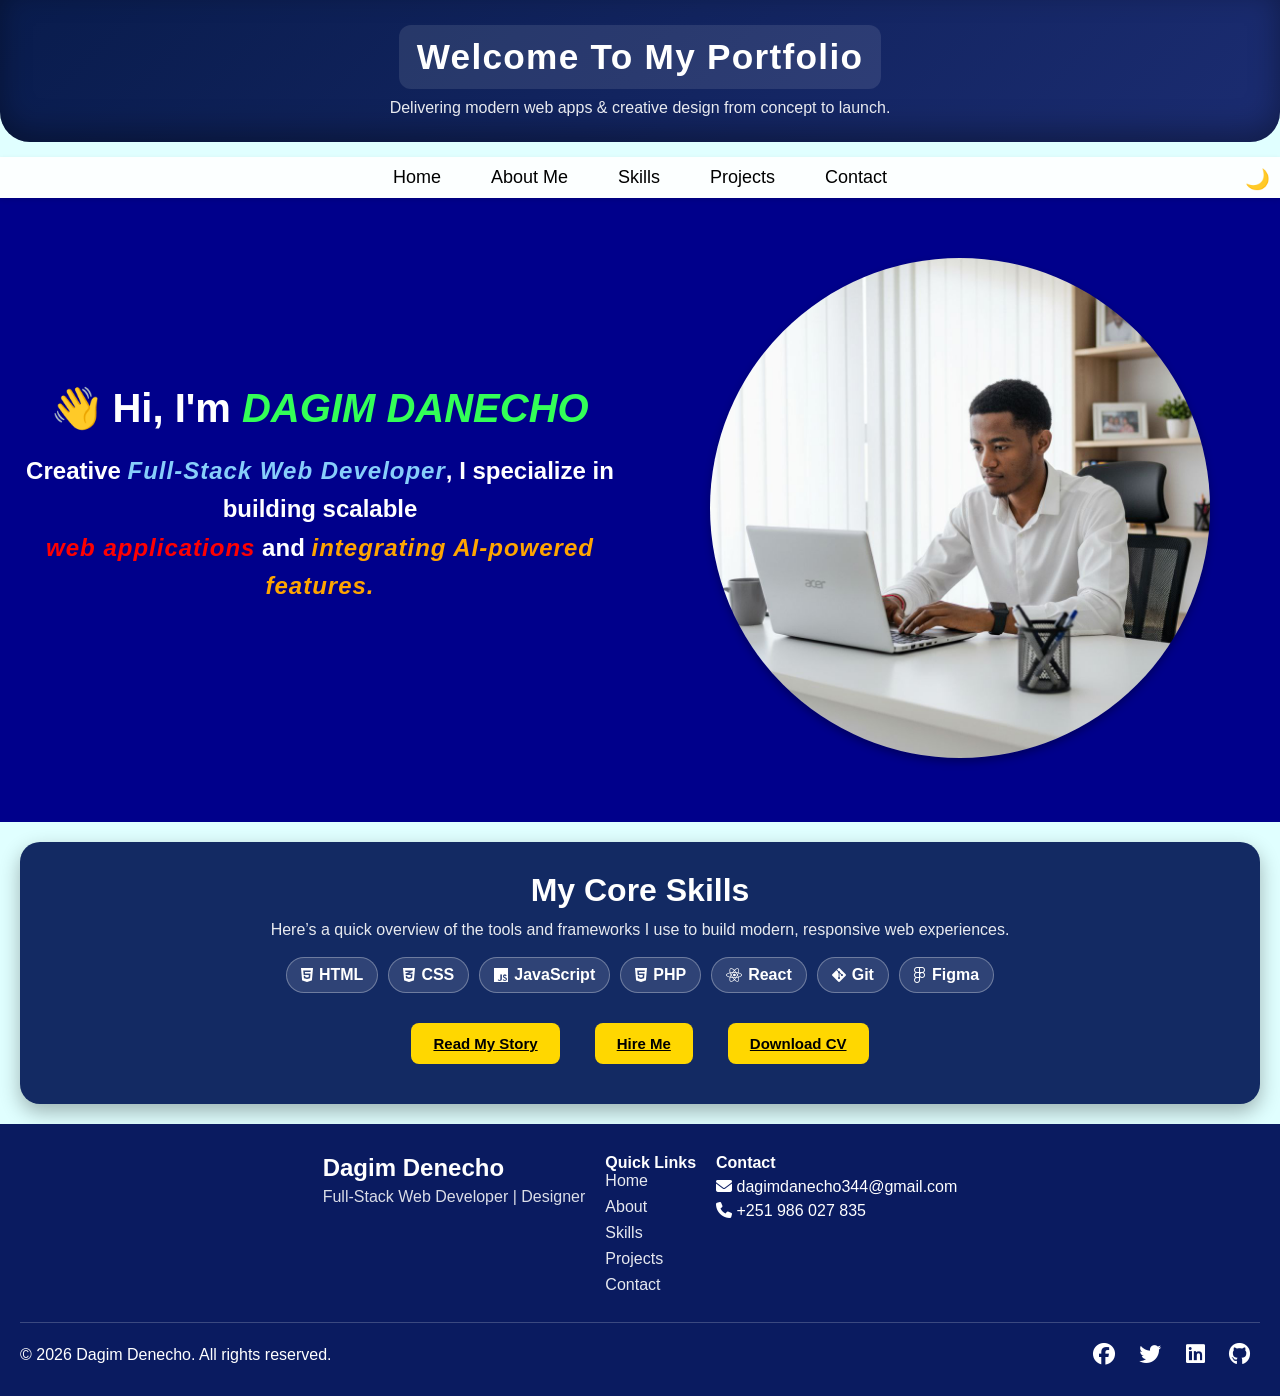
==== index.html @ 3280a013 "Update index.html" ====
<!DOCTYPE html>
<html lang="en">
<head>
	<meta charset="utf-8">
	<meta name="viewport" content="width=device-width, initial-scale=1.0">
	<link rel="stylesheet" href="MYpersonal.css" />
	<link rel="stylesheet" href="https://cdnjs.cloudflare.com/ajax/libs/font-awesome/6.5.0/css/all.min.css">
	<title>Portfolio</title>
</head>

<body>

<header class="hero-banner">
	<h1 id="Welcome">Welcome To My Portfolio</h1>
	<p class="subheading">Delivering modern web apps & creative design from concept to launch.</p>
</header>

<nav>
	<button id="menu-toggle">☰</button>
	<button id="dark-mode">🌙</button>
	<ul>
		<li><a href="index.html">Home</a></li>
		<li><a href="about-me.html">About Me</a></li>
		<li><a href="skill.html">Skills</a></li>
		<li><a href="gallery.html">Projects</a></li>
		<li><a href="contact.html">Contact</a></li>
	</ul>
</nav>

<section class="hero">
	<div>
		<h1 class="hh">👋 Hi, I'm <span id="dagi">DAGIM DANECHO</span></h1>
		<h2 class="hh">Creative <span class="webdeveloper">Full-Stack Web Developer</span>, I specialize in building scalable <br>
			<span class="veditor">web applications</span> and <span class="gdesigner">integrating AI-powered features.</span></h2>

		
	</div>
	<div>
		<img id="photo" src="dagi2.jpg" width="500" height="400" alt="A creative Workspace">
	</div>
</section>

<!-- New recommendation: key skills + CTA section -->
<section class="hero-cta">
	<h2>My Core Skills</h2>
	<p class="hero-cta-description">Here’s a quick overview of the tools and frameworks I use to build modern, responsive web experiences.</p>
	<div class="skill-badges">
		<a href="https://developer.mozilla.org/en-US/docs/Web/HTML" target="_blank" rel="noreferrer"><i class="fab fa-html5"></i> HTML</a>
		<a href="https://developer.mozilla.org/en-US/docs/Web/CSS" target="_blank" rel="noreferrer"><i class="fab fa-css3-alt"></i> CSS</a>
		<a href="https://developer.mozilla.org/en-US/docs/Web/JavaScript" target="_blank" rel="noreferrer"><i class="fab fa-js"></i> JavaScript</a>
		<a href="https://developer.mozilla.org/en-US/docs/Web/PHP" target="_blank" rel="noreferrer"><i class="fab fa-html5"></i> PHP</a>
		<a href="https://react.dev/" target="_blank" rel="noreferrer"><i class="fab fa-react"></i> React</a>
		<a href="https://git-scm.com/" target="_blank" rel="noreferrer"><i class="fab fa-git-alt"></i> Git</a>
		<a href="https://www.figma.com/" target="_blank" rel="noreferrer"><i class="fab fa-figma"></i> Figma</a>
	</div>
	<div class="cta-buttons">
		<a href="about-me.html" class="button">Read My Story</a>
		<a href="contact.html" class="button">Hire Me</a>
		<a href="#" class="button">Download CV</a>
	</div>
</section>

<footer>
	<div class="footer-top">
		<div class="footer-brand">
			<h3>Dagim Denecho</h3>
			<p>Full-Stack Web Developer | Designer</p>
		</div>
		<div class="footer-links">
			<h4>Quick Links</h4>
			<ul>
				<li><a href="index.html">Home</a></li>
				<li><a href="about-me.html">About</a></li>
				<li><a href="skill.html">Skills</a></li>
				<li><a href="gallery.html">Projects</a></li>
				<li><a href="contact.html">Contact</a></li>
			</ul>
		</div>
		<div class="footer-contact">
			<h4>Contact</h4>
			<p><i class="fas fa-envelope"></i> <a href="mailto:dagimdanecho344@gmail.com">dagimdanecho344@gmail.com</a></p>
			<p><i class="fas fa-phone"></i> <a href="tel:+251986027835">+251 986 027 835</a></p>
		</div>
	</div>
	<div class="footer-bottom">
		<p>&copy; 2026 Dagim Denecho. All rights reserved.</p>
		<div class="social-links">
			<a href="dagisho344" class="fab fa-facebook"></a>
			<a href="#" class="fab fa-twitter"></a>
			<a href="#" class="fab fa-linkedin"></a>
			<a href="dagisho344" class="fab fa-github"></a>
		</div>
	</div>
</footer>

<script>
const toggle = document.getElementById("menu-toggle");
const nav = document.querySelector("nav ul");

toggle.addEventListener("click", () => {
    nav.classList.toggle("active");
});

const darkBtn = document.getElementById("dark-mode");

darkBtn.addEventListener("click", () => {
	document.body.classList.toggle("dark-mode");
});
</script>

</body>
</html>
---- MYpersonal.css ----
* {
	margin: 0;
	padding: 0;
	box-sizing: border-box;
}

/* Body */
body {
	background-color: lightcyan;
	font-family: Arial, sans-serif;
	transition: background-color 0.3s, color 0.3s;
}

/* Dark mode */
body.dark-mode {
	background-color: #333;
	color: white;
}

/* Hero banner */
.hero-banner {
	background: linear-gradient(135deg, #091c4d, #1b2c71);
	color: #ffffff;
	text-align: center;
	padding: 25px 20px;
	border-radius: 0 0 30px 30px;
	margin-bottom: 15px;
	box-shadow: inset 0 -10px 30px rgba(0,0,0,0.35);
}

body.inner-page .hero-banner {
	margin-bottom: 0;
}

.hero-banner h1 {
	font-size: 2.2rem;
	letter-spacing: 0.08rem;
	padding: 12px 18px;
	border-radius: 12px;
	background: rgba(255,255,255,0.1);
	display: inline-block;
	margin-bottom: 10px;
	animation: welcomePulse 2.5s ease-in-out infinite, welcomeSlide 8s linear infinite;
}

.hero-banner .subheading {
	font-size: 1rem;
	opacity: 0.9;
}

#Welcome {
	color: #ffffff;
}


/* Navigation */
nav {
	padding: 10px;
	position: relative;
	background: rgba(255, 255, 255, 0.9);
	box-shadow: 0 2px 5px rgba(0,0,0,0.1);
}

body.inner-page nav {
	margin-bottom: 20px;
}

nav button {
	position: absolute;
	top: 10px;
	background: none;
	border: none;
	font-size: 20px;
	cursor: pointer;
	color: black;
	transition: color 0.3s;
}

nav button#menu-toggle {
	left: 10px;
	display: none; /* Hidden on desktop */
}

nav button#dark-mode {
	right: 10px;
}

body.dark-mode nav button {
	color: white;
}

nav ul {
	list-style: none;
	display: flex;
	justify-content: center;
	gap: 20px;
	transition: all 0.3s ease;
	align-items: center;
}

nav ul li a {
	text-decoration: none;
	font-size: 18px;
	color: black;
	padding: 10px 15px;
	border-radius: 5px;
	transition: background-color 0.3s, color 0.3s;
}

nav ul li a.active,
nav ul li a:hover {
	background-color: black;
	color: gold;
}

nav ul li a:focus {
	outline: 2px solid gold;
	outline-offset: 2px;
}

@media (max-width: 768px) {
	nav button#menu-toggle {
		display: block;
	}

	nav ul {
		flex-direction: column;
		align-items: stretch;
		display: none;
		background: rgba(255, 255, 255, 0.95);
		position: absolute;
		top: 100%;
		left: 0;
		width: 100%;
		padding: 15px;
		box-shadow: 0 2px 8px rgba(0,0,0,0.25);
	}

	nav ul.active {
		display: flex;
	}

	nav ul li {
		margin: 8px 0;
	}

	nav ul li a {
		font-size: 16px;
		padding: 12px;
		width: 100%;
		display: block;
		text-align: center;
	}
}
nav ul li a:hover {
	background-color: black;
	color: gold;
}

nav ul li a:active {
	color: red;
}

body.dark-mode nav ul li a {
	color: white;
}

nav ul.active {
	display: flex;
	flex-direction: column;
	position: absolute;
	top: 100%;
	left: 0;
	background: white;
	width: 100%;
	padding: 10px;
	box-shadow: 0 2px 5px rgba(0,0,0,0.2);
}

body.dark-mode nav ul.active {
	background: #444;
}

/* Hero Section */
.hero {
	display: flex;
	align-items: center;
	gap: 40px;
	padding: 60px 20px;
	background-color: darkblue;
	min-height: 60vh;
}

.hero > div {
	flex: 1;
	text-align: center;
}

.hero img {
	max-width: 100%;
	height: auto;
	border-radius: 50%;
	box-shadow: 0 4px 8px rgba(0,0,0,0.3);
	transition: transform 0.3s;
}

.hero img:hover {
	transform: scale(1.05);
}

#dagi {
	font-style: italic;
	color: #33FF57;
}

.webdeveloper, .veditor, .gdesigner {
	font-style: italic;
	letter-spacing: 1px;
}

.webdeveloper { color: lightskyblue; }
.veditor { color: red; }
.gdesigner { color: orange; }

.hh {
	color: white;
	font-size: 2.5rem;
	margin-bottom: 20px;
}

.hero h2 {
	font-size: 1.5rem;
	line-height: 1.6;
	margin-bottom: 30px;
}

/* Hero CTA */
.hero-cta {
	padding: 30px 20px;
	background: #132a63;
	color: #fff;
	text-align: center;
	border-radius: 20px;
	margin: 20px;
	box-shadow: 0 8px 20px rgba(0,0,0,0.3);
}

.hero-cta h2 {
	font-size: 2rem;
	margin-bottom: 12px;
}

.hero-cta-description {
	opacity: 0.9;
	margin-bottom: 18px;
	font-size: 1rem;
}

.skill-badges {
	display: flex;
	flex-wrap: wrap;
	justify-content: center;
	gap: 10px;
	margin-bottom: 20px;
}

.skill-badges span {
	background: rgba(255,255,255,0.12);
	border: 1px solid rgba(255,255,255,0.3);
	padding: 8px 14px;
	border-radius: 25px;
	font-weight: 600;
}

.skill-badges a {
	background: rgba(255,255,255,0.12);
	border: 1px solid rgba(255,255,255,0.3);
	padding: 8px 14px;
	border-radius: 25px;
	font-weight: 600;
	color: white;
	text-decoration: none;
	display: inline-flex;
	align-items: center;
	gap: 6px;
	transition: background-color 0.3s, transform 0.2s;
}

.skill-badges a:hover {
	background: rgba(255,255,255,0.22);
	transform: translateY(-2px);
}

.cta-buttons {
	display: flex;
	flex-wrap: wrap;
	justify-content: center;
	gap: 15px;
	margin-top: 10px;
}

.cta-buttons .button {
	background-color: gold;
	color: black;
	padding: 12px 22px;
	font-size: 15px;
	font-weight: 700;
}

.cta-buttons .button:hover {
	transform: translateY(-3px);
}

/* Buttons */
.button {
	background-color: black;
	color: gold;
	padding: 15px 25px;
	margin: 10px;
	font-size: 16px;
	border: none;
	border-radius: 8px;
	cursor: pointer;
	transition: background-color 0.3s, transform 0.2s;
}

.button:hover {
	background-color: gold;
	color: black;
	transform: translateY(-2px);
}

/* Footer */
footer {
	background-color: #0a1b60;
	color: white;
	padding: 30px 20px;
}

.footer-top {
	display: flex;
	flex-wrap: wrap;
	justify-content: center;
	gap: 20px;
	margin-bottom: 20px;
	border-bottom: 1px solid rgba(255,255,255,0.2);
	padding-bottom: 20px;
}

.footer-brand h3 {
	margin-bottom: 6px;
	font-size: 1.5rem;
}

.footer-brand p {
	opacity: 0.85;
}

.footer-links ul {
	list-style: none;
	padding: 0;
}

.footer-links li {
	margin-bottom: 8px;
}

.footer-links a {
	color: #ffffff;
	text-decoration: none;
	opacity: 0.9;
}

.footer-links a:hover {
	color: gold;
}

.footer-contact p {
	margin: 6px 0;
}

.footer-contact a {
	color: #ffffff;
	text-decoration: none;
}

.footer-bottom {
	display: flex;
	flex-wrap: wrap;
	justify-content: space-between;
	align-items: center;
	gap: 10px;
}

.social-links a {
	color: white;
	margin: 0 10px;
	font-size: 22px;
	text-decoration: none;
	transition: color 0.3s;
}

.social-links a:hover {
	color: gold;
}

@media (max-width: 768px) {
	.footer-top, .footer-bottom {
		flex-direction: column;
		align-items: center;
		text-align: center;
	}

	.footer-links, .footer-contact {
		width: 100%;
	}
}

/* About Me */
.about_me {
	padding: 30px 15px;
	background-color: darkblue;
	display: grid;
	grid-template-columns: repeat(3, 1fr);
	grid-template-rows: auto auto;
	gap: 20px;
	min-height: 80vh;
	align-items: start;
	color: white;
}

@media (max-width: 768px) {
	.about_me {
		grid-template-columns: 1fr;
		grid-template-rows: auto;
	}
}

.about-item:nth-child(1) {
	grid-column: span 3;
}

.about-item {
	padding: 15px;
	text-align: center;
	background: rgba(255, 255, 255, 0.05);
	border-radius: 10px;
	transition: transform 0.3s, box-shadow 0.3s;
	animation: fadeIn 0.8s ease-in-out;
}

.about-item:nth-child(1) { animation-delay: 0.1s; }
.about-item:nth-child(2) { animation-delay: 0.2s; }
.about-item:nth-child(3) { animation-delay: 0.3s; }
.about-item:nth-child(4) { animation-delay: 0.4s; }
.about-item:nth-child(5) { animation-delay: 0.5s; }
.about-item:nth-child(6) { animation-delay: 0.6s; }

@keyframes fadeIn {
	from { opacity: 0; transform: translateY(20px); }
	to { opacity: 1; transform: translateY(0); }
}

.about-item:hover {
	transform: translateY(-5px);
	box-shadow: 0 8px 16px rgba(0,0,0,0.3);
	background: rgba(255, 255, 255, 0.1);
}

.about-item img {
	max-width: 100%;
	height: auto;
	border-radius: 50%;
	box-shadow: 0 4px 8px rgba(0,0,0,0.3);
}

.about-item p {
	margin: 0;
	font-size: 14px;
	line-height: 1.4;
}

.about_me h1 {
	margin-bottom: 15px;
	font-size: 2.2rem;
}

.about_me h2 {
	margin-top: 20px;
	margin-bottom: 8px;
	font-size: 1.6rem;
	color: gold;
	display: flex;
	align-items: center;
	justify-content: center;
	gap: 8px;
}

.about_me h2 i {
	font-size: 1.3rem;
}

.about_me img {
	border-radius: 50%;
	max-width: 180px;
	margin: 15px 0;
	box-shadow: 0 4px 8px rgba(0,0,0,0.3);
}

.about_me p {
	font-size: 16px;
	line-height: 1.5;
	max-width: 700px;
	margin: 0 auto 15px;
	padding: 15px;
	border-radius: 8px;
	transition: background-color 0.3s, padding 0.3s;
}

.about_me p:hover {
	background-color: darkcyan;
	padding: 20px;
}

.about_me > div:last-child {
	display: flex;
	flex-direction: column;
	align-items: center;
	width: 100%;
}

.about-section {
	margin-bottom: 20px;
	width: 100%;
	max-width: 700px;
}

blockquote {
	font-style: italic;
	font-size: 18px;
	color: lightcyan;
	margin: 15px auto;
	max-width: 550px;
	padding: 15px;
	border-left: 4px solid gold;
	background: rgba(255, 255, 255, 0.1);
	border-radius: 8px;
}

/* Skills */
.mysikll {
	text-align: center;
	color: white;
	margin: 20px 0;
	font-size: 2rem;
}

.skills-grid {
	display: grid;
	grid-template-columns: repeat(auto-fit, minmax(250px, 1fr));
	gap: 20px;
	padding: 20px;
}

.skill-card {
	background: rgba(255, 255, 255, 0.1);
	padding: 20px;
	border-radius: 10px;
	text-align: center;
	color: white;
	transition: transform 0.3s;
}

.skill-card:hover {
	transform: translateY(-5px);
}

.skill-title {
	font-size: 20px;
	margin-bottom: 10px;
}

.progress-bar {
	background: #555;
	border-radius: 5px;
	height: 10px;
	overflow: hidden;
	margin-top: 10px;
}

.progress {
	background: linear-gradient(to right, #33FF57, #FF5733);
	height: 100%;
	border-radius: 5px;
	transition: width 0.5s;
}

/* Gallery */
.Gallery {
	display: grid;
	grid-template-columns: repeat(auto-fit, minmax(200px, 1fr));
	gap: 15px;
	padding: 20px;
}

.ima {
	width: 100%;
	height: auto;
	border-radius: 10px;
	transition: transform 0.3s;
}

.ima:hover {
	transform: scale(1.05);
}

/* Contact */
#contact {
	padding: 40px 20px;
	text-align: center;
	color: white;
	background-color: darkblue;
}

#contact h2 {
	margin-bottom: 20px;
}

#contact p {
	margin: 10px 0;
	font-size: 18px;
}

#contact-form {
	padding: 40px 20px;
	background-color: #222;
}

#contact-form h2 {
	color: white;
	text-align: center;
	margin-bottom: 20px;
}

.form-group {
	margin-bottom: 20px;
	text-align: left;
	max-width: 500px;
	margin-left: auto;
	margin-right: auto;
}

label {
	display: block;
	margin-bottom: 5px;
	color: white;
	font-size: 16px;
}

input, textarea {
	width: 100%;
	padding: 12px;
	border: none;
	border-radius: 5px;
	font-size: 16px;
}

.submit-btn {
	background: #33FF57;
	color: black;
	padding: 12px 30px;
	border: none;
	border-radius: 5px;
	cursor: pointer;
	font-size: 16px;
	transition: background-color 0.3s;
}

.submit-btn:hover {
	background: #FF5733;
}

/* Responsive Design */
@media (max-width: 768px) {
	.hero {
		flex-direction: column;
		padding: 40px 20px;
		text-align: center;
	}

	.hero img {
		max-width: 250px;
	}

	#Welcome {
		font-size: 30px;
	}

	nav button#menu-toggle {
		display: block;
	}

	nav ul {
		display: none;
	}

	nav ul.active {
		display: flex;
	}

	nav ul li {
		margin: 10px 0;
	}

	nav ul li a {
		font-size: 16px;
		padding: 10px;
	}

	.skills-grid {
		grid-template-columns: 1fr;
	}

	.Gallery {
		grid-template-columns: repeat(auto-fit, minmax(150px, 1fr));
	}

	.about_me {
		padding: 20px;
	}

	.about_me p {
		font-size: 16px;
	}
}

@media (max-width: 480px) {
	#Welcome {
		font-size: 24px;
	}

	.hero h1 {
		font-size: 2rem;
	}

	.hero h2 {
		font-size: 1.2rem;
	}

	.button {
		padding: 12px 20px;
		font-size: 14px;
	}

	.social-links a {
		font-size: 20px;
		margin: 0 10px;
	}
}
	border-radius: 25px;
	box-shadow: 0 4px 15px rgba(0,0,0,0.2);
	font-family: Arial, Helvetica, sans-serif;
}

#contact h2 {
	text-align: center;
	font-size: 32px;
	margin-bottom: 20px;
	color: white;
}

#contact p {
	font-size: 22px;
	margin: 15px 0;
	text-align: center;
}

#contact a {
	text-decoration: none;
	color: gold;
	font-weight: 500;
}

#contact a:hover {
	color: #0056b3;
	text-decoration: underline;
}

/* Contact form */
#contact-form {
	max-width: 800px;
	margin: 80px auto;
	padding: 60px;
	background: black;
	border-radius: 25px;
	box-shadow: 0 4px 15px rgba(0,0,0,0.2);
}

.form-group {
	margin-bottom: 20px;
}

.form-group label {
	display: block;
	font-size: 22px;
	margin-bottom: 5px;
	color: gold;
}

.form-group input,
.form-group textarea {
	width: 100%;
	padding: 12px;
	border: 2px solid blue;
	border-radius: 10px;
	font-size: 22px;
}

.submit-btn {
	width: 100%;
	background: #007bff;
	border: none;
	padding: 12px;
	font-size: 18px;
	color: white;
	border-radius: 10px;
	cursor: pointer;
}

.submit-btn:hover {
	background: #0056b3;
}

/* Skills */
.mysikll{
	color: white;
	text-align: center;
	position: relative;
	top: 40px;
}

.skills-grid {
	position: relative;
	top: 140px;
	display: grid;
	grid-template-columns: repeat(auto-fit, minmax(260px, 1fr));
	gap: 20px;
	max-width: 800px;
	margin: auto;
}

.skill-card {
	background: black;
	padding: 20px;
	border-radius: 15px;
	box-shadow: 0 4px 12px rgba(0,0,0,0.1);
}

.skill-card:hover {
	transform: translateY(-5px);
}

.skill-title {
	display: flex;
	align-items: center;
	font-size: 20px;
	font-weight: bold;
	margin-bottom: 12px;
	color: gold;
}

.progress-bar {
	width: 100%;
	background: #e0e0e0;
	height: 10px;
	border-radius: 6px;
}

.progress {
	height: 10px;
	background: #1e88e5;
	border-radius: 6px;
}

/* Image */
#dagi3{
	border-radius: 50%;
	position: relative;
	left: 42%;
	top: 100px;
	max-width: 500px;
	height: 400px;
}

#dagi3:hover{
	transform: scale(1.09);
}

/* Footer */
#foter{
	display: flex;
	justify-content: flex-end;
}

/* Gallery */
#headone{
	text-align: center;
	font-size: 32px;
	margin: 40px;
	padding: 40px;
	color: white;
}

section .Gallery img,
section .Gallery video{
	width: 440px;
	height: 500px;
}

.ima{
	margin: 20px;
	border-radius: 30px;
	box-shadow: 0 8px 18px gray;
}

.ima:hover{
	transform: scale(1.072);
}
/* Responsive layout */
@media (max-width: 900px){

.hero{
	flex-direction: column;
	text-align: center;
	padding: 40px;
}

.about_me{
	flex-direction: column;
	text-align: center;
}

nav ul{
	flex-direction: column;
	gap: 10px;
	display: none;
	background: black;
	padding: 20px;
}

nav ul.active{
	display: flex;
}

#dagi3{
	left: 0;
	margin: auto;
	display: block;
}

.skills-grid{
	top: 40px;
	grid-template-columns: 1fr;
}

section .Gallery img,
section .Gallery video{
	width: 100%;
	height: auto;
}

}
#menu-toggle{
	display:none;
	background:black;
	color:white;
	padding:10px;
	border:none;
	font-size:22px;
	cursor:pointer;
}

@media(max-width:900px){
#menu-toggle{
	display:block;
}
}
.dark-mode{
	background:#111;
	color:white;
}

.dark-mode nav{
	background:black;
}

.dark-mode .hero{
	background:#000;
}

.dark-mode .about_me{
	background:#000;
}

/* Custom skill page */
.skill-page {
	background-color: lightcyan;
}

.skills-hero {
	display: grid;
	grid-template-columns: 1.7fr 0.9fr;
	align-items: center;
	gap: 20px;
	padding: 24px 20px;
	color: white;
	max-width: 1280px;
	margin: 0 auto 20px;
	background-color: darkblue;
	border-radius: 20px;
	box-shadow: 0 8px 20px rgba(0,0,0,0.3);
}

.skills-tag {
	display: inline-block;
	background: rgba(255, 215, 0, 0.16);
	color: gold;
	padding: 8px 14px;
	border-radius: 999px;
	font-weight: bold;
	letter-spacing: 0.04em;
	margin-bottom: 16px;
}

.skill-page .mysikll {
	position: static;
	top: auto;
	font-size: 2.6rem;
	margin: 0 0 10px;
	text-align: left;
}

.skills-intro {
	font-size: 1rem;
	line-height: 1.65;
	max-width: 800px;
	color: #e4ecff;
}

.skills-summary {
	display: flex;
	flex-wrap: wrap;
	gap: 10px;
	margin-top: 16px;
}

.skills-summary span,
.custom-skill-list span {
	padding: 10px 16px;
	border-radius: 999px;
	background: rgba(255,255,255,0.1);
	border: 1px solid rgba(255,255,255,0.14);
	color: white;
}

.skills-hero-photo {
	display: flex;
	justify-content: center;
}

.skill-page #dagi3 {
	position: static;
	left: auto;
	top: auto;
	width: min(100%, 280px);
	height: auto;
	aspect-ratio: 1 / 1;
	object-fit: cover;
	border-radius: 24px;
	border: 4px solid rgba(255,255,255,0.16);
	box-shadow: 0 14px 28px rgba(0,0,0,0.24);
}

.skills-board {
	max-width: 1280px;
	margin: 12px auto 0;
	padding: 8px 20px 20px;
	display: grid;
	grid-template-columns: repeat(3, minmax(0, 1fr));
	gap: 18px;
	background-color: darkblue;
	border-radius: 20px;
	box-shadow: 0 8px 20px rgba(0,0,0,0.3);
}

.skill-category-card {
	background: rgba(255,255,255,0.08);
	border: 1px solid rgba(255,255,255,0.12);
	border-radius: 20px;
	padding: 18px;
	color: white;
	box-shadow: 0 12px 24px rgba(0,0,0,0.16);
}

.skill-category-card h2 {
	display: flex;
	align-items: center;
	gap: 10px;
	font-size: 1.18rem;
	margin-bottom: 8px;
	color: gold;
}

.skill-category-card p {
	color: #e4ecff;
	line-height: 1.55;
	margin-bottom: 12px;
	font-size: 0.95rem;
}

.custom-skills-grid {
	position: static;
	top: auto;
	max-width: none;
	margin: 0;
	padding: 0;
	grid-template-columns: repeat(auto-fit, minmax(160px, 1fr));
	gap: 12px;
}

.custom-skill-list {
	display: flex;
	flex-wrap: wrap;
	gap: 8px;
}

.skill-page .skill-card {
	background: rgba(255,255,255,0.08);
	border: 1px solid rgba(255,255,255,0.08);
	padding: 14px;
	border-radius: 14px;
}

.skill-page .skill-title {
	color: #fff6c1;
	font-size: 0.98rem;
	margin-bottom: 8px;
}

.skill-page .progress-bar {
	background: rgba(255,255,255,0.18);
	height: 9px;
}

.skill-page .progress {
	background: linear-gradient(90deg, #0fd850 0%, #f9d423 100%);
}

.skills-closing {
	max-width: 1100px;
	margin: 0 auto 28px;
	padding: 6px 20px 24px;
	text-align: center;
	color: white;
	background-color: darkblue;
	border-radius: 20px;
	box-shadow: 0 8px 20px rgba(0,0,0,0.3);
}

.skills-closing h2 {
	font-size: 1.7rem;
	color: gold;
	margin-bottom: 8px;
}

.skills-closing p {
	max-width: 760px;
	margin: 0 auto;
	line-height: 1.6;
	color: #e4ecff;
}

@media (max-width: 1180px){
	.skills-board {
		grid-template-columns: repeat(2, minmax(0, 1fr));
	}
}

@media (max-width: 900px){
	.skills-hero {
		grid-template-columns: 1fr;
		text-align: center;
	}

	.skill-page .mysikll {
		text-align: center;
	}

	.skills-intro {
		margin: 0 auto;
	}

	.skills-summary {
		justify-content: center;
	}

	.skills-board {
		grid-template-columns: 1fr;
	}
}

/* Projects page */
.projects-page {
	background-color: lightcyan;
}

.projects-hero {
	max-width: 1250px;
	margin: 0 auto;
	padding: 24px 20px;
	display: grid;
	grid-template-columns: 1.45fr 0.95fr;
	gap: 20px;
	align-items: stretch;
	color: white;
	background-color: darkblue;
	border-radius: 20px;
	box-shadow: 0 8px 20px rgba(0,0,0,0.3);
}

.projects-label {
	display: inline-block;
	padding: 8px 14px;
	border-radius: 999px;
	background: rgba(255, 215, 0, 0.14);
	border: 1px solid rgba(255, 215, 0, 0.22);
	color: gold;
	font-weight: 700;
	margin-bottom: 14px;
}

.projects-title {
	font-size: 2.9rem;
	margin-bottom: 12px;
	color: white;
}

.projects-intro {
	line-height: 1.7;
	font-size: 1rem;
	max-width: 760px;
	color: #e4ecff;
}

.projects-tags,
.project-stack,
.project-metrics {
	display: flex;
	flex-wrap: wrap;
	gap: 10px;
}

.projects-tags {
	margin-top: 18px;
}

.projects-tags span,
.project-stack span,
.project-metrics span {
	padding: 8px 12px;
	border-radius: 999px;
	background: rgba(255,255,255,0.09);
	border: 1px solid rgba(255,255,255,0.12);
	color: white;
	font-size: 0.92rem;
}

.project-highlight-card {
	height: 100%;
	background: rgba(255,255,255,0.08);
	border: 1px solid rgba(255,255,255,0.14);
	border-radius: 24px;
	padding: 24px;
	box-shadow: 0 18px 34px rgba(0,0,0,0.18);
	display: flex;
	flex-direction: column;
	justify-content: center;
}

.project-status {
	color: gold;
	font-weight: 700;
	margin-bottom: 12px;
}

.project-highlight-card h2 {
	font-size: 1.7rem;
	color: white;
	margin-bottom: 12px;
}

.project-highlight-card p {
	color: #e4ecff;
	line-height: 1.7;
	margin-bottom: 16px;
}

.projects-grid {
	max-width: 1250px;
	margin: 10px auto 0;
	padding: 10px 20px 24px;
	display: grid;
	grid-template-columns: repeat(3, minmax(0, 1fr));
	gap: 18px;
	background-color: darkblue;
	border-radius: 20px;
	box-shadow: 0 8px 20px rgba(0,0,0,0.3);
}

.project-card {
	background: rgba(255,255,255,0.08);
	border: 1px solid rgba(255,255,255,0.12);
	border-radius: 22px;
	padding: 20px;
	color: white;
	box-shadow: 0 14px 28px rgba(0,0,0,0.16);
	display: flex;
	flex-direction: column;
	gap: 14px;
}

.project-card-accent {
	background: rgba(255, 215, 0, 0.12);
}

.project-topline {
	display: flex;
	justify-content: space-between;
	align-items: center;
	gap: 10px;
	font-size: 0.9rem;
}

.project-type {
	color: gold;
	font-weight: 700;
}

.project-year {
	color: #d6e1ff;
}

.project-card h2 {
	font-size: 1.35rem;
	color: white;
}

.project-card p {
	color: #e4ecff;
	line-height: 1.65;
	font-size: 0.96rem;
}

.project-actions {
	display: flex;
	flex-wrap: wrap;
	gap: 10px;
	margin-top: auto;
}

.project-actions .button {
	margin: 0;
	padding: 11px 16px;
	font-size: 0.92rem;
}

.project-secondary {
	background: transparent;
	color: white;
	border: 1px solid rgba(255,255,255,0.2);
}

.project-secondary:hover {
	background: rgba(255,255,255,0.12);
	color: gold;
}

.projects-cta {
	max-width: 1050px;
	margin: 0 auto 30px;
	padding: 8px 20px 30px;
	text-align: center;
	color: white;
	background-color: darkblue;
	border-radius: 20px;
	box-shadow: 0 8px 20px rgba(0,0,0,0.3);
}

.projects-cta h2 {
	font-size: 1.9rem;
	color: gold;
	margin-bottom: 10px;
}

.projects-cta p {
	max-width: 760px;
	margin: 0 auto;
	line-height: 1.7;
	color: #e4ecff;
}

@media (max-width: 1180px) {
	.projects-grid {
		grid-template-columns: repeat(2, minmax(0, 1fr));
	}
}

@media (max-width: 900px) {
	.projects-hero {
		grid-template-columns: 1fr;
	}

	.projects-title {
		font-size: 2.3rem;
	}

	.projects-grid {
		grid-template-columns: 1fr;
	}
}
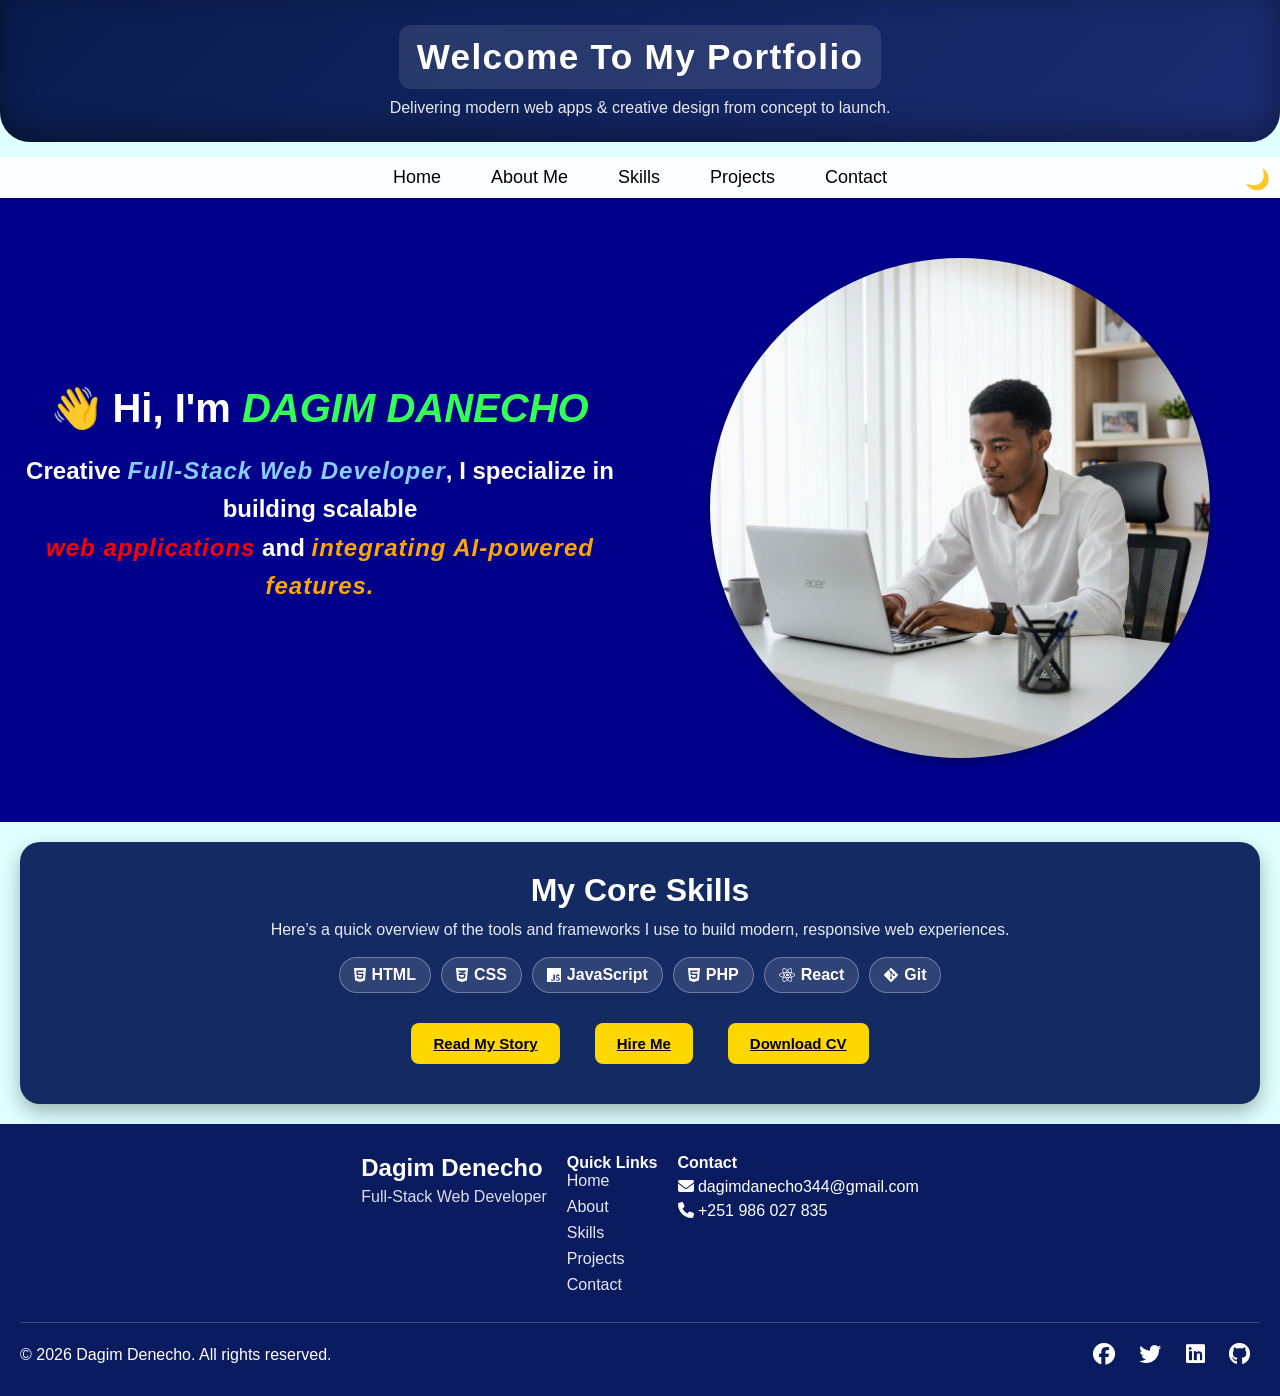
==== commit a17e0ab7: "Update index.html to remove Figma link and title Commented out the Figma link and removed 'Designer'" ====
--- a/index.html
+++ b/index.html
@@ -51,7 +51,7 @@
 		<a href="https://developer.mozilla.org/en-US/docs/Web/PHP" target="_blank" rel="noreferrer"><i class="fab fa-html5"></i> PHP</a>
 		<a href="https://react.dev/" target="_blank" rel="noreferrer"><i class="fab fa-react"></i> React</a>
 		<a href="https://git-scm.com/" target="_blank" rel="noreferrer"><i class="fab fa-git-alt"></i> Git</a>
-		<a href="https://www.figma.com/" target="_blank" rel="noreferrer"><i class="fab fa-figma"></i> Figma</a>
+		<!--<a href="https://www.figma.com/" target="_blank" rel="noreferrer"><i class="fab fa-figma"></i> Figma</a>-->
 	</div>
 	<div class="cta-buttons">
 		<a href="about-me.html" class="button">Read My Story</a>
@@ -64,7 +64,7 @@
 	<div class="footer-top">
 		<div class="footer-brand">
 			<h3>Dagim Denecho</h3>
-			<p>Full-Stack Web Developer | Designer</p>
+			<p>Full-Stack Web Developer </p>
 		</div>
 		<div class="footer-links">
 			<h4>Quick Links</h4>
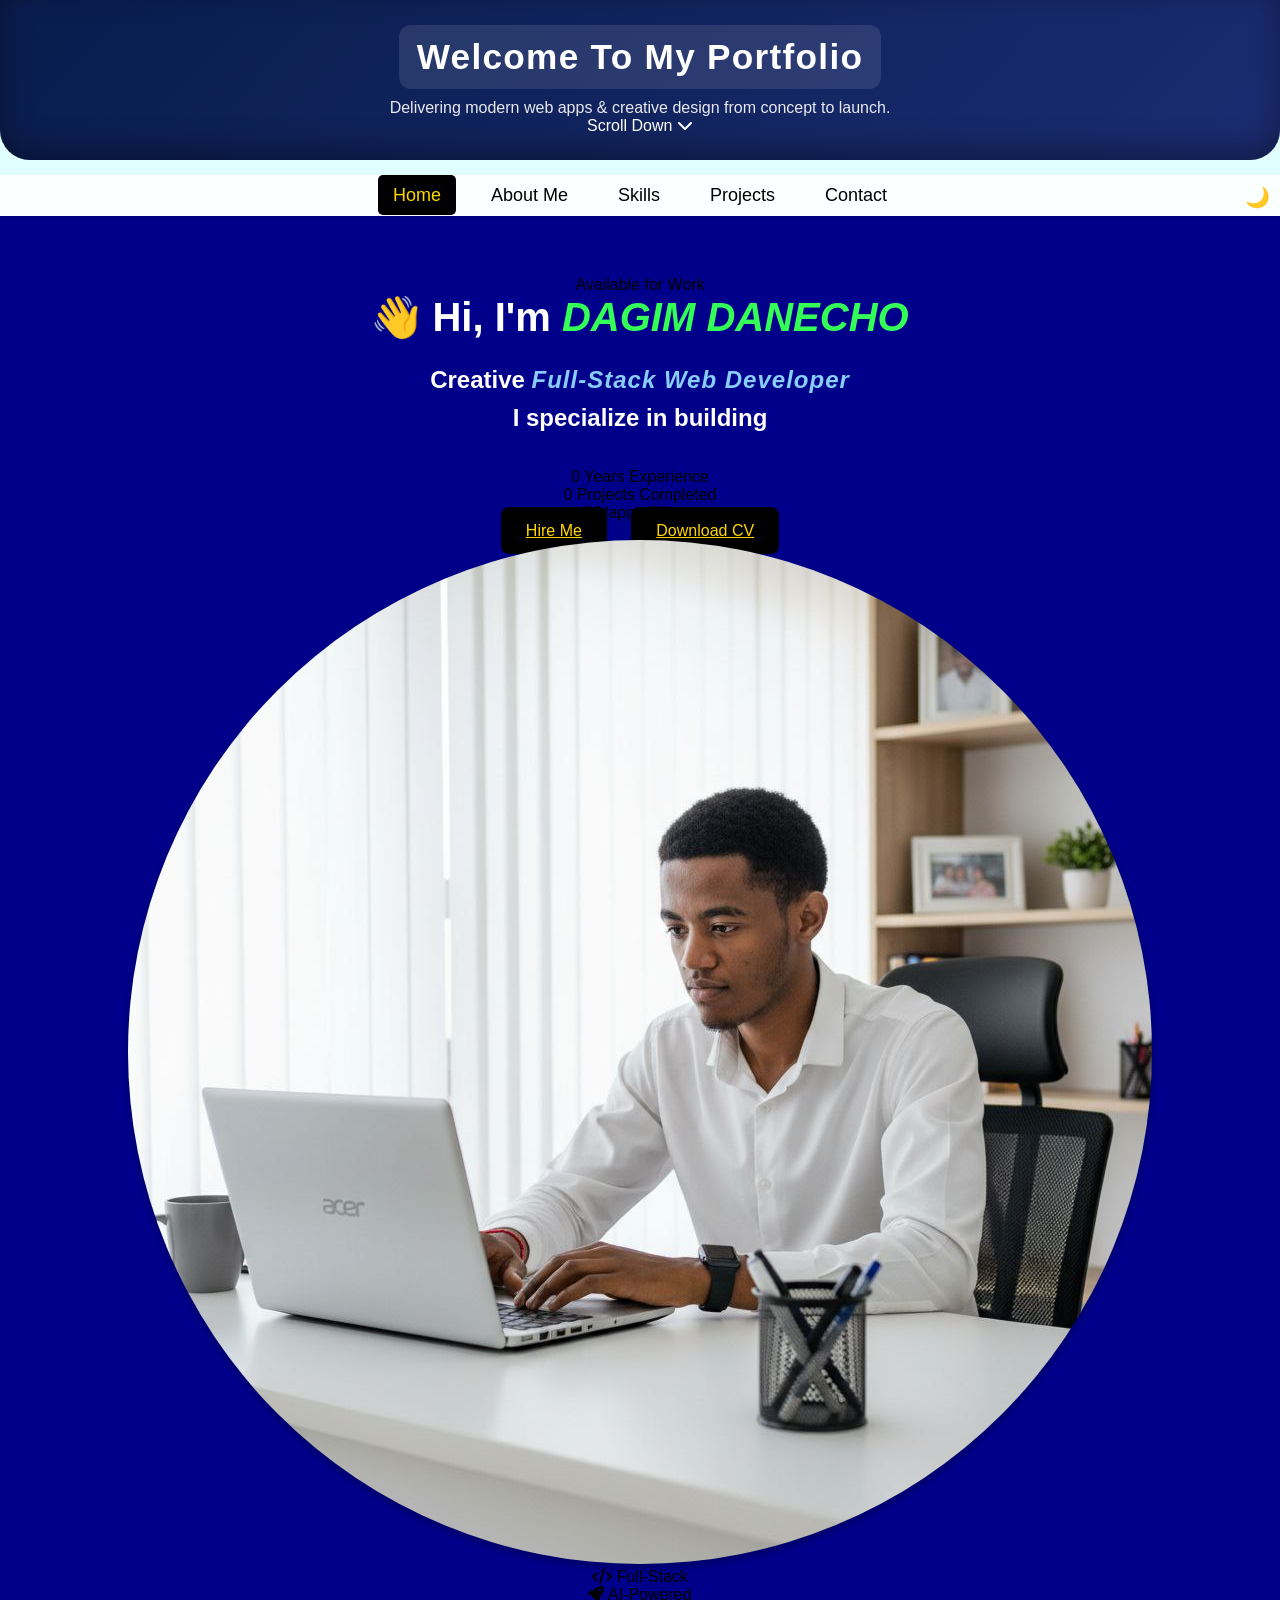
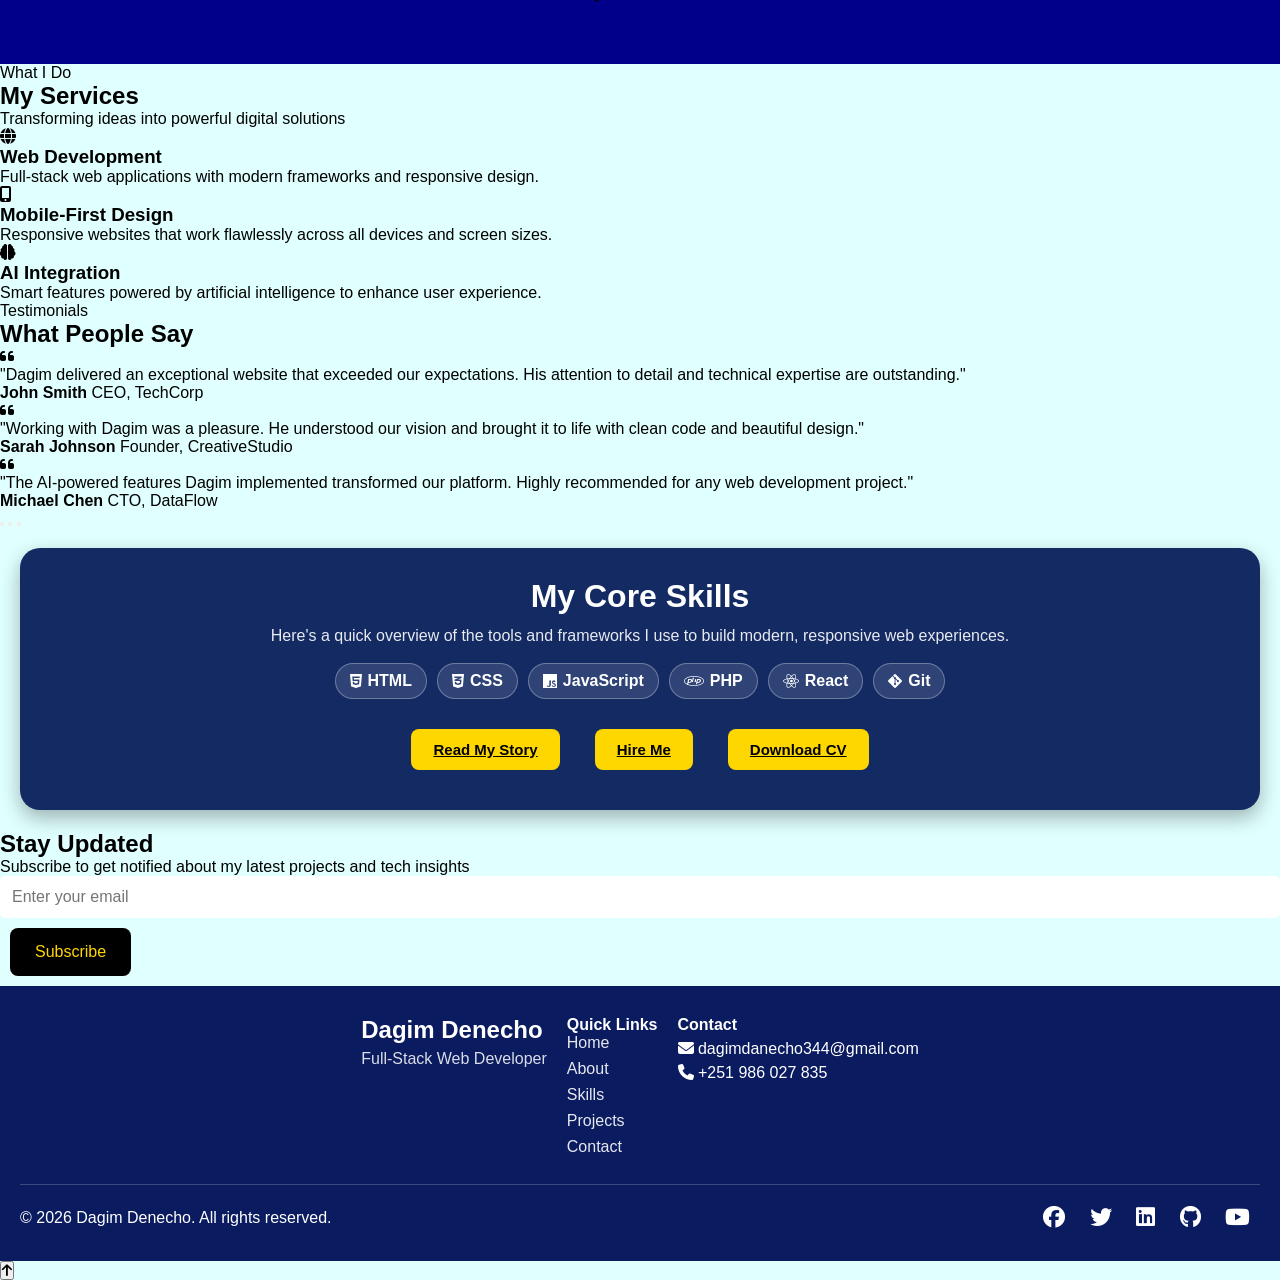
==== commit 6620ebd6: "Enhance portfolio layout and add new sections" ====
--- a/index.html
+++ b/index.html
@@ -5,7 +5,7 @@
 	<meta name="viewport" content="width=device-width, initial-scale=1.0">
 	<link rel="stylesheet" href="MYpersonal.css" />
 	<link rel="stylesheet" href="https://cdnjs.cloudflare.com/ajax/libs/font-awesome/6.5.0/css/all.min.css">
-	<title>Portfolio</title>
+	<title>Dagim Danecho | Portfolio</title>
 </head>
 
 <body>
@@ -13,13 +13,17 @@
 <header class="hero-banner">
 	<h1 id="Welcome">Welcome To My Portfolio</h1>
 	<p class="subheading">Delivering modern web apps & creative design from concept to launch.</p>
+	<div class="scroll-indicator">
+		<span>Scroll Down</span>
+		<i class="fas fa-chevron-down"></i>
+	</div>
 </header>
 
 <nav>
-	<button id="menu-toggle">☰</button>
-	<button id="dark-mode">🌙</button>
+	<button id="menu-toggle" aria-label="Toggle menu">☰</button>
+	<button id="dark-mode" aria-label="Toggle dark mode">🌙</button>
 	<ul>
-		<li><a href="index.html">Home</a></li>
+		<li><a href="index.html" class="active">Home</a></li>
 		<li><a href="about-me.html">About Me</a></li>
 		<li><a href="skill.html">Skills</a></li>
 		<li><a href="gallery.html">Projects</a></li>
@@ -28,35 +32,151 @@
 </nav>
 
 <section class="hero">
-	<div>
-		<h1 class="hh">👋 Hi, I'm <span id="dagi">DAGIM DANECHO</span></h1>
-		<h2 class="hh">Creative <span class="webdeveloper">Full-Stack Web Developer</span>, I specialize in building scalable <br>
-			<span class="veditor">web applications</span> and <span class="gdesigner">integrating AI-powered features.</span></h2>
-
-		
-	</div>
-	<div>
-		<img id="photo" src="dagi2.jpg" width="500" height="400" alt="A creative Workspace">
+	<div class="hero-content">
+		<div class="hero-text">
+			<span class="badge">Available for Work</span>
+			<h1 class="hh">👋 Hi, I'm <span id="dagi">DAGIM DANECHO</span></h1>
+			<h2 class="hh">Creative <span class="webdeveloper">Full-Stack Web Developer</span><br>
+				<span class="typed-text"></span></h2>
+			<div class="hero-stats">
+				<div class="stat">
+					<span class="stat-number" data-target="2">0</span>
+					<span class="stat-label">Years Experience</span>
+				</div>
+				<div class="stat">
+					<span class="stat-number" data-target="15">0</span>
+					<span class="stat-label">Projects Completed</span>
+				</div>
+				<div class="stat">
+					<span class="stat-number" data-target="10">0</span>
+					<span class="stat-label">Happy Clients</span>
+				</div>
+			</div>
+			<div class="hero-actions">
+				<a href="contact.html" class="button primary">Hire Me</a>
+				<a href="Dagim_Danecho_CV.pdf" class="button secondary">Download CV</a>
+			</div>
+		</div>
+		<div class="hero-image-wrapper">
+			<div class="hero-image-container">
+				<img id="photo" src="dagi2.jpg" alt="Dagim Danecho">
+				<div class="floating-badge">
+					<i class="fas fa-code"></i>
+					<span>Full-Stack</span>
+				</div>
+				<div class="floating-badge bottom">
+					<i class="fas fa-rocket"></i>
+					<span>AI-Powered</span>
+				</div>
+			</div>
+		</div>
 	</div>
 </section>
 
-<!-- New recommendation: key skills + CTA section -->
+<!-- Services Section -->
+<section class="services-section">
+	<div class="container">
+		<div class="section-header">
+			<span class="section-tag">What I Do</span>
+			<h2>My Services</h2>
+			<p>Transforming ideas into powerful digital solutions</p>
+		</div>
+		<div class="services-grid">
+			<div class="service-card">
+				<div class="service-icon">
+					<i class="fas fa-globe"></i>
+				</div>
+				<h3>Web Development</h3>
+				<p>Full-stack web applications with modern frameworks and responsive design.</p>
+			</div>
+			<div class="service-card">
+				<div class="service-icon">
+					<i class="fas fa-mobile-alt"></i>
+				</div>
+				<h3>Mobile-First Design</h3>
+				<p>Responsive websites that work flawlessly across all devices and screen sizes.</p>
+			</div>
+			<div class="service-card">
+				<div class="service-icon">
+					<i class="fas fa-brain"></i>
+				</div>
+				<h3>AI Integration</h3>
+				<p>Smart features powered by artificial intelligence to enhance user experience.</p>
+			</div>
+		</div>
+	</div>
+</section>
+
+<!-- Testimonials Section -->
+<section class="testimonials-section">
+	<div class="container">
+		<div class="section-header">
+			<span class="section-tag">Testimonials</span>
+			<h2>What People Say</h2>
+		</div>
+		<div class="testimonials-grid" id="testimonialsGrid">
+			<div class="testimonial-card active">
+				<i class="fas fa-quote-left"></i>
+				<p>"Dagim delivered an exceptional website that exceeded our expectations. His attention to detail and technical expertise are outstanding."</p>
+				<div class="testimonial-author">
+					<strong>John Smith</strong>
+					<span>CEO, TechCorp</span>
+				</div>
+			</div>
+			<div class="testimonial-card">
+				<i class="fas fa-quote-left"></i>
+				<p>"Working with Dagim was a pleasure. He understood our vision and brought it to life with clean code and beautiful design."</p>
+				<div class="testimonial-author">
+					<strong>Sarah Johnson</strong>
+					<span>Founder, CreativeStudio</span>
+				</div>
+			</div>
+			<div class="testimonial-card">
+				<i class="fas fa-quote-left"></i>
+				<p>"The AI-powered features Dagim implemented transformed our platform. Highly recommended for any web development project."</p>
+				<div class="testimonial-author">
+					<strong>Michael Chen</strong>
+					<span>CTO, DataFlow</span>
+				</div>
+			</div>
+		</div>
+		<div class="testimonial-controls">
+			<button class="testimonial-btn active" data-index="0"></button>
+			<button class="testimonial-btn" data-index="1"></button>
+			<button class="testimonial-btn" data-index="2"></button>
+		</div>
+	</div>
+</section>
+
+<!-- Core Skills + CTA -->
 <section class="hero-cta">
 	<h2>My Core Skills</h2>
-	<p class="hero-cta-description">Here’s a quick overview of the tools and frameworks I use to build modern, responsive web experiences.</p>
+	<p class="hero-cta-description">Here's a quick overview of the tools and frameworks I use to build modern, responsive web experiences.</p>
 	<div class="skill-badges">
 		<a href="https://developer.mozilla.org/en-US/docs/Web/HTML" target="_blank" rel="noreferrer"><i class="fab fa-html5"></i> HTML</a>
 		<a href="https://developer.mozilla.org/en-US/docs/Web/CSS" target="_blank" rel="noreferrer"><i class="fab fa-css3-alt"></i> CSS</a>
 		<a href="https://developer.mozilla.org/en-US/docs/Web/JavaScript" target="_blank" rel="noreferrer"><i class="fab fa-js"></i> JavaScript</a>
-		<a href="https://developer.mozilla.org/en-US/docs/Web/PHP" target="_blank" rel="noreferrer"><i class="fab fa-html5"></i> PHP</a>
+		<a href="https://www.php.net/" target="_blank" rel="noreferrer"><i class="fab fa-php"></i> PHP</a>
 		<a href="https://react.dev/" target="_blank" rel="noreferrer"><i class="fab fa-react"></i> React</a>
 		<a href="https://git-scm.com/" target="_blank" rel="noreferrer"><i class="fab fa-git-alt"></i> Git</a>
-		<!--<a href="https://www.figma.com/" target="_blank" rel="noreferrer"><i class="fab fa-figma"></i> Figma</a>-->
 	</div>
 	<div class="cta-buttons">
 		<a href="about-me.html" class="button">Read My Story</a>
 		<a href="contact.html" class="button">Hire Me</a>
-		<a href="#" class="button">Download CV</a>
+		<a href="Dagim_Danecho_CV.pdf" class="button">Download CV</a>
+	</div>
+</section>
+
+<!-- Newsletter Section -->
+<section class="newsletter-section">
+	<div class="container">
+		<h2>Stay Updated</h2>
+		<p>Subscribe to get notified about my latest projects and tech insights</p>
+		<form id="newsletterForm">
+			<input type="email" placeholder="Enter your email" required>
+			<button type="submit" class="button">Subscribe</button>
+		</form>
+		<div id="newsletterMessage"></div>
 	</div>
 </section>
 
@@ -64,7 +184,7 @@
 	<div class="footer-top">
 		<div class="footer-brand">
 			<h3>Dagim Denecho</h3>
-			<p>Full-Stack Web Developer </p>
+			<p>Full-Stack Web Developer</p>
 		</div>
 		<div class="footer-links">
 			<h4>Quick Links</h4>
@@ -85,15 +205,22 @@
 	<div class="footer-bottom">
 		<p>&copy; 2026 Dagim Denecho. All rights reserved.</p>
 		<div class="social-links">
-			<a href="dagisho344" class="fab fa-facebook"></a>
-			<a href="#" class="fab fa-twitter"></a>
-			<a href="#" class="fab fa-linkedin"></a>
-			<a href="dagisho344" class="fab fa-github"></a>
+			<a href="#" aria-label="Facebook"><i class="fab fa-facebook"></i></a>
+			<a href="#" aria-label="Twitter"><i class="fab fa-twitter"></i></a>
+			<a href="#" aria-label="LinkedIn"><i class="fab fa-linkedin"></i></a>
+			<a href="#" aria-label="GitHub"><i class="fab fa-github"></i></a>
+			<a href="#" aria-label="YouTube"><i class="fab fa-youtube"></i></a>
 		</div>
 	</div>
 </footer>
 
+<!-- Back to Top Button -->
+<button id="backToTop" aria-label="Back to top">
+	<i class="fas fa-arrow-up"></i>
+</button>
+
 <script>
+// Mobile Menu Toggle
 const toggle = document.getElementById("menu-toggle");
 const nav = document.querySelector("nav ul");
 
@@ -101,12 +228,183 @@
     nav.classList.toggle("active");
 });
 
+// Dark Mode Toggle
 const darkBtn = document.getElementById("dark-mode");
 
 darkBtn.addEventListener("click", () => {
 	document.body.classList.toggle("dark-mode");
+	// Update icon
+	darkBtn.textContent = document.body.classList.contains("dark-mode") ? "☀️" : "🌙";
+});
+
+// Typing Effect
+const typedTexts = [
+	"I specialize in building scalable web applications",
+	"I integrate AI-powered features",
+	"I create responsive user interfaces",
+	"I solve complex problems with code"
+];
+let typedIndex = 0;
+let charIndex = 0;
+let isDeleting = false;
+const typedElement = document.querySelector('.typed-text');
+
+function typeEffect() {
+	const currentText = typedTexts[typedIndex];
+	
+	if (isDeleting) {
+		typedElement.textContent = currentText.substring(0, charIndex - 1);
+		charIndex--;
+	} else {
+		typedElement.textContent = currentText.substring(0, charIndex + 1);
+		charIndex++;
+	}
+	
+	if (!isDeleting && charIndex === currentText.length) {
+		isDeleting = true;
+		setTimeout(typeEffect, 2000);
+	} else if (isDeleting && charIndex === 0) {
+		isDeleting = false;
+		typedIndex = (typedIndex + 1) % typedTexts.length;
+		setTimeout(typeEffect, 500);
+	} else {
+		setTimeout(typeEffect, isDeleting ? 50 : 100);
+	}
+}
+
+typeEffect();
+
+// Animated Stats Counter
+const stats = document.querySelectorAll('.stat-number');
+
+const animateStats = () => {
+	stats.forEach(stat => {
+		const target = parseInt(stat.getAttribute('data-target'));
+		const current = parseInt(stat.textContent);
+		const increment = Math.ceil(target / 50);
+		
+		if (current < target) {
+			const newValue = Math.min(current + increment, target);
+			stat.textContent = newValue;
+			setTimeout(animateStats, 40);
+		}
+	});
+};
+
+// Start stats animation when visible
+const observerOptions = {
+	threshold: 0.5
+};
+
+const observer = new IntersectionObserver((entries) => {
+	entries.forEach(entry => {
+		if (entry.isIntersecting) {
+			stats.forEach(stat => stat.textContent = '0');
+			animateStats();
+		}
+	});
+}, observerOptions);
+
+document.querySelector('.hero-stats').forEach?.(el => {
+	if (el) observer.observe(el);
+});
+
+// Testimonials Carousel
+let currentTestimonial = 0;
+const testimonialCards = document.querySelectorAll('.testimonial-card');
+const testimonialBtns = document.querySelectorAll('.testimonial-btn');
+
+function showTestimonial(index) {
+	testimonialCards.forEach((card, i) => {
+		card.classList.toggle('active', i === index);
+	});
+	testimonialBtns.forEach((btn, i) => {
+		btn.classList.toggle('active', i === index);
+	});
+	currentTestimonial = index;
+}
+
+testimonialBtns.forEach(btn => {
+	btn.addEventListener('click', () => {
+		showTestimonial(parseInt(btn.getAttribute('data-index')));
+	});
+});
+
+// Auto-rotate testimonials
+setInterval(() => {
+	const next = (currentTestimonial + 1) % testimonialCards.length;
+	showTestimonial(next);
+}, 5000);
+
+// Newsletter Subscription
+document.getElementById('newsletterForm').addEventListener('submit', function(e) {
+	e.preventDefault();
+	const email = this.querySelector('input[type="email"]').value;
+	const messageDiv = document.getElementById('newsletterMessage');
+	
+	if (email) {
+		messageDiv.textContent = '✅ Thank you for subscribing!';
+		messageDiv.style.color = '#33FF57';
+		this.querySelector('input[type="email"]').value = '';
+		setTimeout(() => {
+			messageDiv.textContent = '';
+		}, 3000);
+	}
+});
+
+// Back to Top Button
+const backToTopBtn = document.getElementById('backToTop');
+
+window.addEventListener('scroll', () => {
+	if (window.scrollY > 300) {
+		backToTopBtn.classList.add('visible');
+	} else {
+		backToTopBtn.classList.remove('visible');
+	}
+});
+
+backToTopBtn.addEventListener('click', () => {
+	window.scrollTo({ top: 0, behavior: 'smooth' });
+});
+
+// Scroll Reveal Animation
+const revealElements = document.querySelectorAll('.service-card, .testimonial-card, .skill-badges a');
+
+const revealObserver = new IntersectionObserver((entries) => {
+	entries.forEach(entry => {
+		if (entry.isIntersecting) {
+			entry.target.classList.add('revealed');
+		}
+	});
+}, {
+	threshold: 0.1,
+	rootMargin: '0px 0px -50px 0px'
+});
+
+revealElements.forEach(el => revealObserver.observe(el));
+
+// Add smooth scroll to all anchor links
+document.querySelectorAll('a[href^="#"]').forEach(anchor => {
+	anchor.addEventListener('click', function(e) {
+		const href = this.getAttribute('href');
+		if (href !== '#') {
+			e.preventDefault();
+			const target = document.querySelector(href);
+			if (target) {
+				target.scrollIntoView({ behavior: 'smooth' });
+			}
+		}
+	});
+});
+
+// Close mobile menu on link click (for better UX)
+document.querySelectorAll('nav ul li a').forEach(link => {
+	link.addEventListener('click', () => {
+		if (window.innerWidth <= 768) {
+			nav.classList.remove('active');
+		}
+	});
 });
 </script>
-
 </body>
 </html>
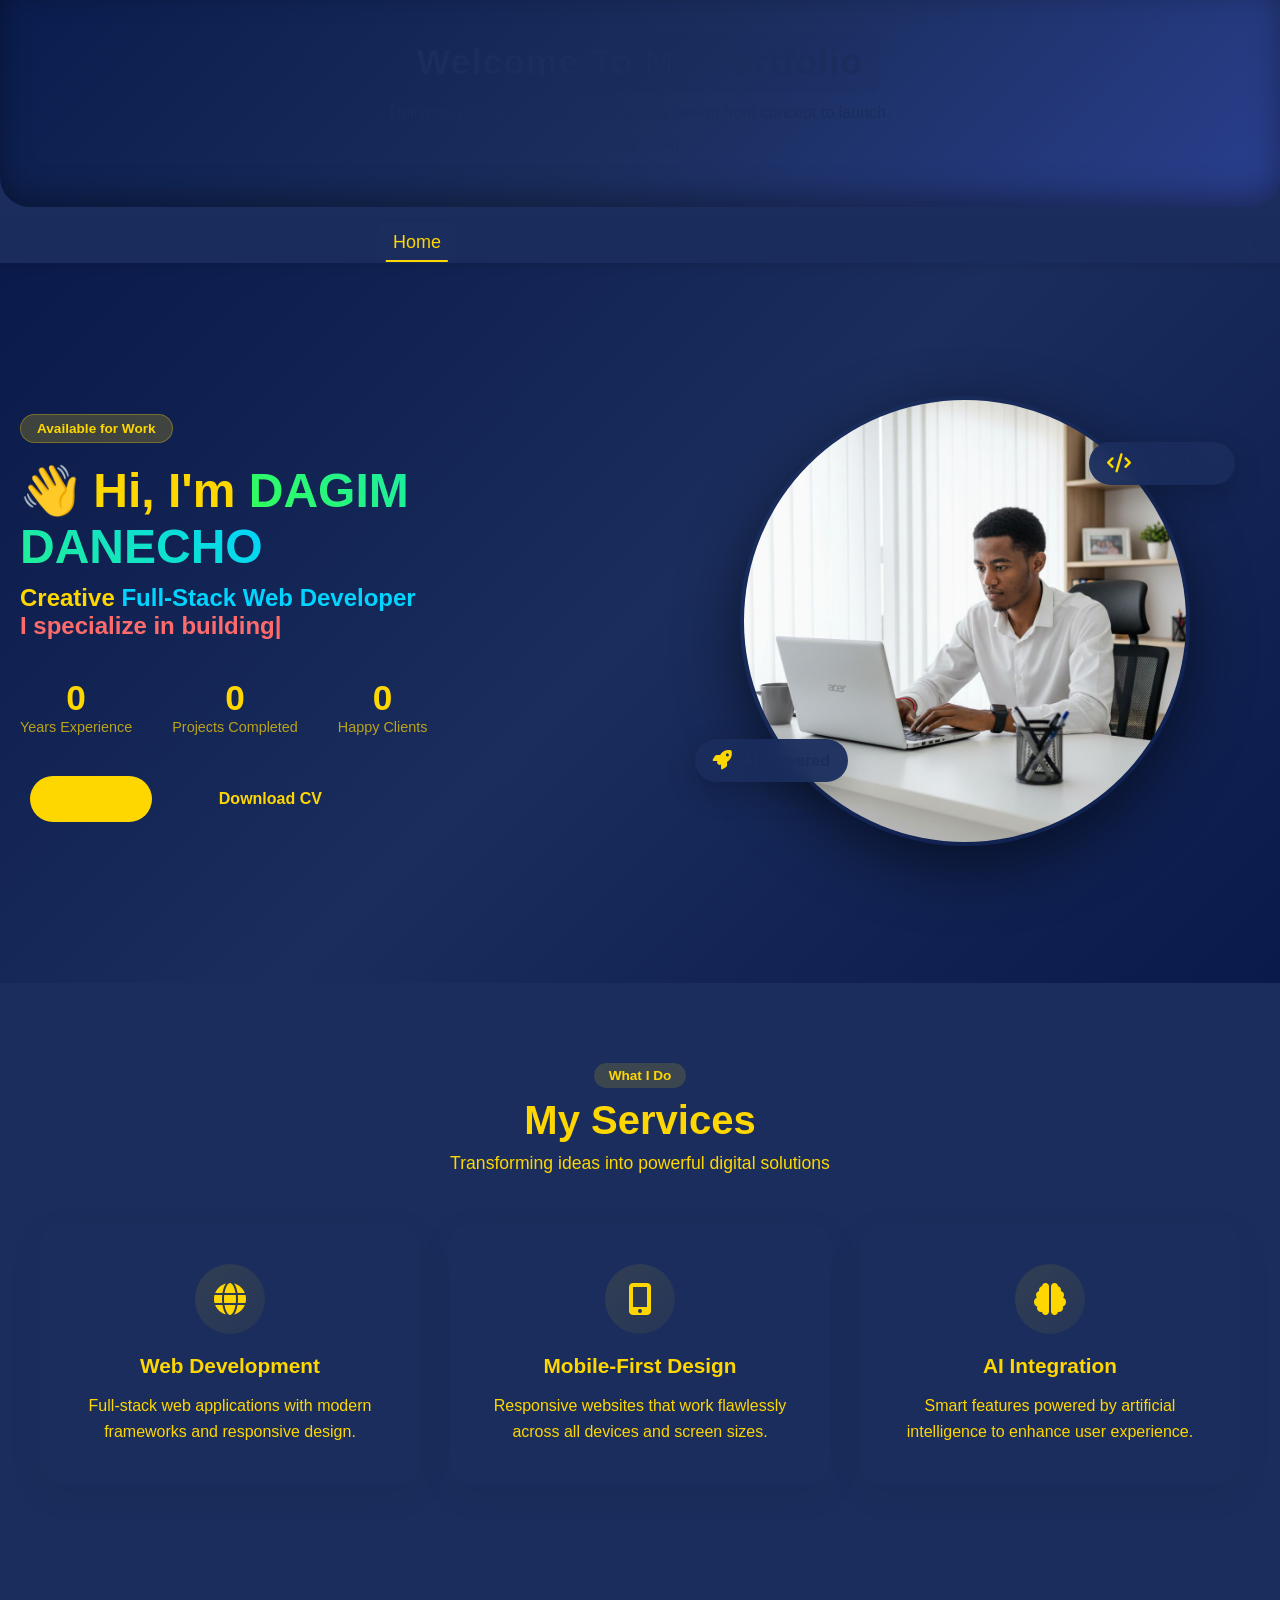
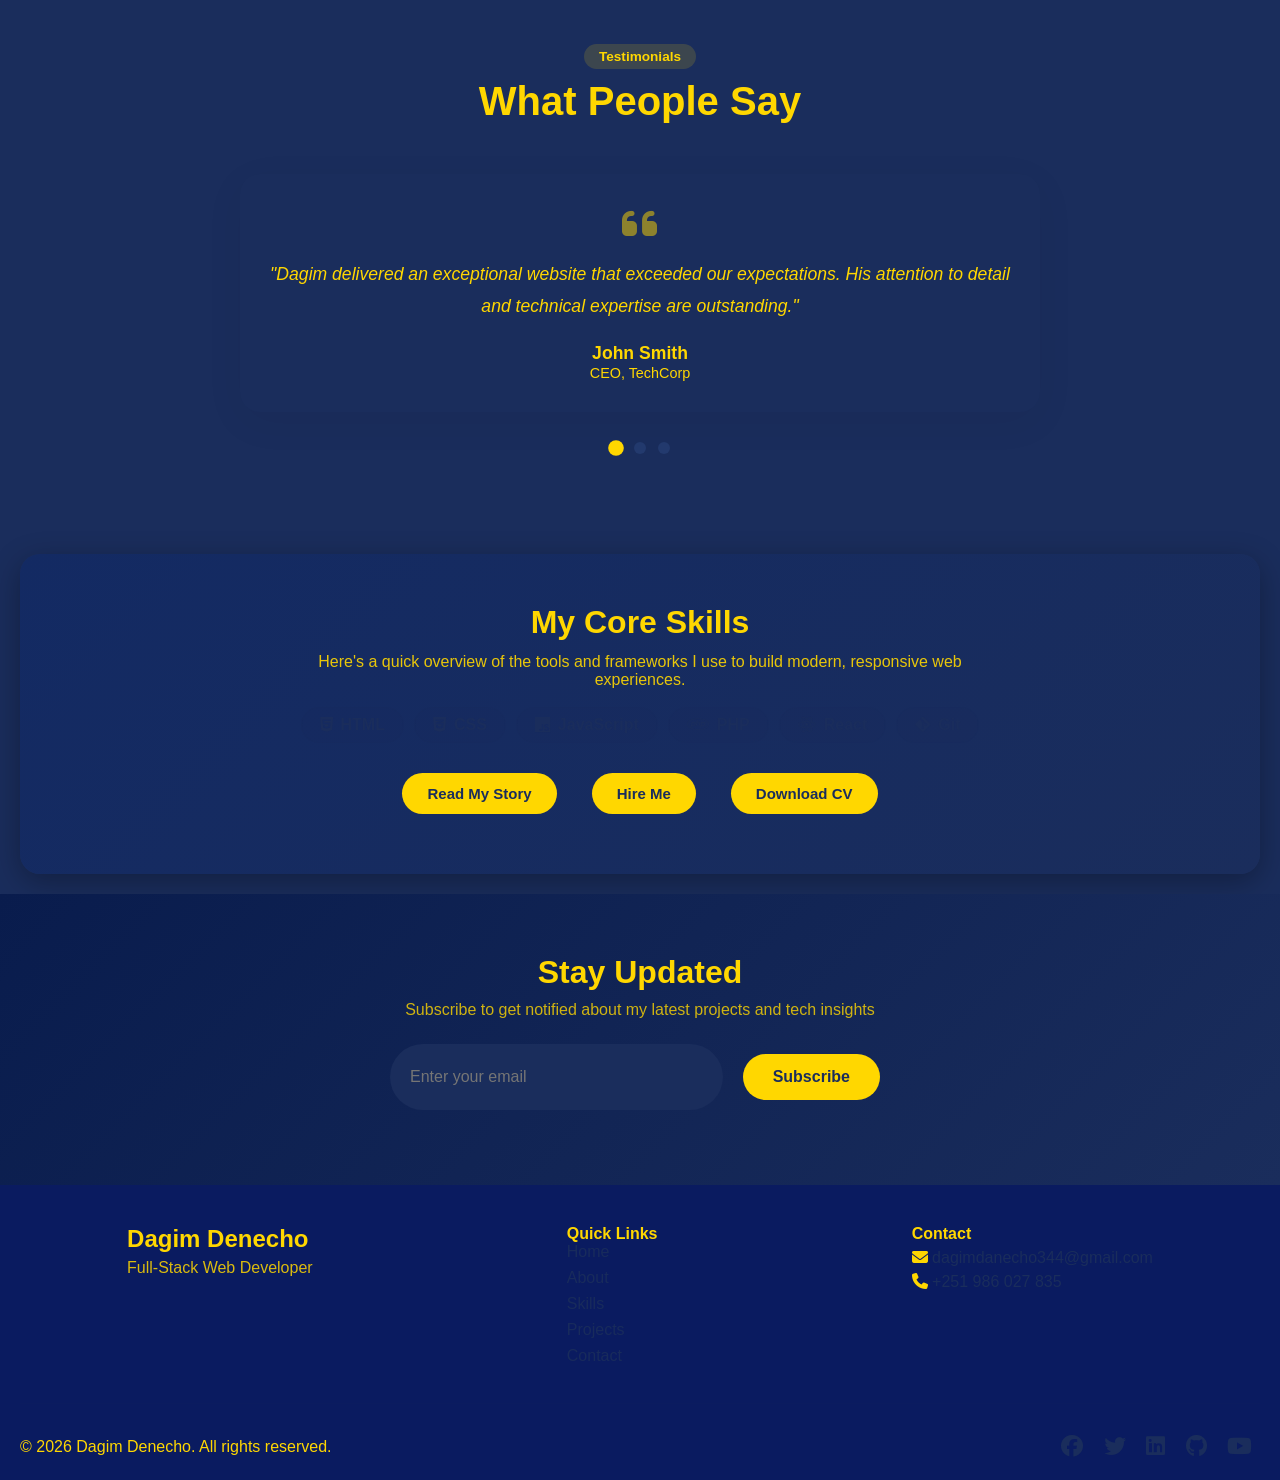
==== commit 2d217dab: "Enhance dark mode toggle and text visibility" ====
--- a/index.html
+++ b/index.html
@@ -6,6 +6,17 @@
 	<link rel="stylesheet" href="MYpersonal.css" />
 	<link rel="stylesheet" href="https://cdnjs.cloudflare.com/ajax/libs/font-awesome/6.5.0/css/all.min.css">
 	<title>Dagim Danecho | Portfolio</title>
+	<style>
+		/* PATCH: Make text visible against the dark blue background */
+		.hero-text h1, .hero-text h2, .stat-label, .hero-actions a,
+		.services-section h2, .services-section p, .service-card h3, .service-card p,
+		.testimonials-section h2, .testimonial-card p, .testimonial-author strong, .testimonial-author span,
+		.hero-cta h2, .hero-cta-description, .newsletter-section h2, .newsletter-section p,
+		.footer-top, .footer-bottom p {
+			color: #ffd700 !important;
+		}
+		#dagi { color: #00d4ff !important; }
+	</style>
 </head>
 
 <body>
@@ -20,8 +31,8 @@
 </header>
 
 <nav>
-	<button id="menu-toggle" aria-label="Toggle menu">☰</button>
-	<button id="dark-mode" aria-label="Toggle dark mode">🌙</button>
+	<button id="menu-toggle" aria-label="Toggle menu"><i class="fas fa-bars"></i></button>
+	<button id="dark-mode" aria-label="Toggle dark mode"><i class="fas fa-moon"></i></button>
 	<ul>
 		<li><a href="index.html" class="active">Home</a></li>
 		<li><a href="about-me.html">About Me</a></li>
@@ -233,8 +244,12 @@
 
 darkBtn.addEventListener("click", () => {
 	document.body.classList.toggle("dark-mode");
-	// Update icon
-	darkBtn.textContent = document.body.classList.contains("dark-mode") ? "☀️" : "🌙";
+	const icon = darkBtn.querySelector('i');
+	if (document.body.classList.contains("dark-mode")) {
+		icon.className = 'fas fa-sun';
+	} else {
+		icon.className = 'fas fa-moon';
+	}
 });
 
 // Typing Effect
@@ -291,7 +306,6 @@
 	});
 };
 
-// Start stats animation when visible
 const observerOptions = {
 	threshold: 0.5
 };
@@ -397,7 +411,7 @@
 	});
 });
 
-// Close mobile menu on link click (for better UX)
+// Close mobile menu on link click
 document.querySelectorAll('nav ul li a').forEach(link => {
 	link.addEventListener('click', () => {
 		if (window.innerWidth <= 768) {
--- a/MYpersonal.css
+++ b/MYpersonal.css
@@ -1,31 +1,211 @@
+/* ===== RESET & BASE ===== */
 * {
 	margin: 0;
 	padding: 0;
 	box-sizing: border-box;
 }
 
-/* Body */
+/* ===== BODY ===== */
 body {
-	background-color: lightcyan;
+	background-color: #1A2D5C; /* Replaced lightcyan */
 	font-family: Arial, sans-serif;
 	transition: background-color 0.3s, color 0.3s;
-}
-
-/* Dark mode */
+	overflow-x: hidden;
+	color: #1A2D5C; /* All text is now this color */
+}
+
+/* ===== DARK MODE ===== */
 body.dark-mode {
-	background-color: #333;
-	color: white;
-}
-
-/* Hero banner */
+	background-color: #1A2D5C; /* Unified */
+	color: #1A2D5C;
+}
+
+body.dark-mode .hero {
+	background: linear-gradient(135deg, #0f1f4a, #1A2D5C);
+}
+
+body.dark-mode .hero-cta {
+	background: linear-gradient(135deg, #0f1f4a, #1A2D5C);
+}
+
+body.dark-mode .services-section {
+	background: #1A2D5C;
+}
+
+body.dark-mode .testimonials-section {
+	background: #1A2D5C;
+}
+
+body.dark-mode .service-card {
+	background: #233a6e; /* Slightly lighter blue to stand out */
+	color: #1A2D5C;
+}
+
+body.dark-mode .testimonial-card {
+	background: #233a6e;
+}
+
+body.dark-mode .service-card p {
+	color: #1A2D5C;
+}
+
+body.dark-mode .testimonial-card p {
+	color: #1A2D5C;
+}
+
+body.dark-mode .testimonial-author strong {
+	color: #1A2D5C;
+}
+
+body.dark-mode .testimonial-author span {
+	color: #1A2D5C;
+}
+
+body.dark-mode .testimonial-btn {
+	background: #233a6e;
+}
+
+body.dark-mode .section-header h2 {
+	color: #1A2D5C;
+}
+
+body.dark-mode .section-header p {
+	color: #1A2D5C;
+}
+
+body.dark-mode nav {
+	background: rgba(26, 45, 92, 0.95);
+}
+
+body.dark-mode nav ul {
+	background: rgba(26, 45, 92, 0.98);
+}
+
+body.dark-mode nav button {
+	color: #1A2D5C;
+}
+
+body.dark-mode nav button:hover {
+	background: rgba(26, 45, 92, 0.1);
+}
+
+body.dark-mode nav ul li a {
+	color: #1A2D5C;
+}
+
+body.dark-mode nav ul li a.active,
+body.dark-mode nav ul li a:hover {
+	background-color: #233a6e;
+	color: gold;
+}
+
+body.dark-mode .hero-cta {
+	background: linear-gradient(135deg, #0f1f4a, #1A2D5C);
+}
+
+body.dark-mode .about_me {
+	background: linear-gradient(135deg, #0f1f4a, #1A2D5C);
+}
+
+body.dark-mode .skills-board {
+	background: linear-gradient(135deg, #0f1f4a, #1A2D5C);
+}
+
+body.dark-mode .skills-hero {
+	background: linear-gradient(135deg, #0f1f4a, #1A2D5C);
+}
+
+body.dark-mode .projects-hero {
+	background: linear-gradient(135deg, #0f1f4a, #1A2D5C);
+}
+
+body.dark-mode .projects-grid {
+	background: linear-gradient(135deg, #0f1f4a, #1A2D5C);
+}
+
+body.dark-mode .project-card {
+	background: rgba(26, 45, 92, 0.05);
+}
+
+body.dark-mode #contact {
+	background: linear-gradient(135deg, #0f1f4a, #1A2D5C);
+}
+
+body.dark-mode #contact-form {
+	background: rgba(26, 45, 92, 0.9);
+}
+
+body.dark-mode .contact-form-wrapper {
+	background: rgba(26, 45, 92, 0.05);
+}
+
+body.dark-mode .contact-card {
+	background: rgba(26, 45, 92, 0.05);
+}
+
+body.dark-mode .availability-section {
+	background: rgba(255, 215, 0, 0.03);
+}
+
+body.dark-mode .faq-item {
+	background: rgba(26, 45, 92, 0.05);
+}
+
+body.dark-mode .project-stats {
+	background: rgba(255, 215, 0, 0.02);
+}
+
+body.dark-mode .certification-section {
+	background: transparent;
+}
+
+/* ===== SCROLL INDICATOR ===== */
+.scroll-indicator {
+	margin-top: 15px;
+	animation: bounce 2s infinite;
+	color: rgba(26, 45, 92, 0.7);
+	font-size: 0.9rem;
+}
+
+.scroll-indicator i {
+	display: block;
+	margin-top: 5px;
+	font-size: 1.2rem;
+}
+
+@keyframes bounce {
+	0%, 20%, 50%, 80%, 100% { transform: translateY(0); }
+	40% { transform: translateY(-10px); }
+	60% { transform: translateY(-5px); }
+}
+
+/* ===== HERO BANNER ===== */
 .hero-banner {
-	background: linear-gradient(135deg, #091c4d, #1b2c71);
-	color: #ffffff;
+	background: linear-gradient(135deg, #091c4d, #1A2D5C, #2a3f8f);
+	color: #1A2D5C;
 	text-align: center;
-	padding: 25px 20px;
+	padding: 30px 20px;
 	border-radius: 0 0 30px 30px;
 	margin-bottom: 15px;
-	box-shadow: inset 0 -10px 30px rgba(0,0,0,0.35);
+	box-shadow: inset 0 -10px 30px rgba(0, 0, 0, 0.35);
+	position: relative;
+	overflow: hidden;
+}
+
+.hero-banner::before {
+	content: '';
+	position: absolute;
+	top: -50%;
+	left: -50%;
+	width: 200%;
+	height: 200%;
+	background: radial-gradient(circle at center, rgba(26, 45, 92, 0.05) 0%, transparent 70%);
+	animation: shimmer 10s linear infinite;
+}
+
+@keyframes shimmer {
+	0% { transform: rotate(0deg); }
+	100% { transform: rotate(360deg); }
 }
 
 body.inner-page .hero-banner {
@@ -37,28 +217,38 @@
 	letter-spacing: 0.08rem;
 	padding: 12px 18px;
 	border-radius: 12px;
-	background: rgba(255,255,255,0.1);
+	background: rgba(26, 45, 92, 0.1);
 	display: inline-block;
 	margin-bottom: 10px;
-	animation: welcomePulse 2.5s ease-in-out infinite, welcomeSlide 8s linear infinite;
+	animation: welcomePulse 2.5s ease-in-out infinite;
+	position: relative;
+	z-index: 1;
+}
+
+@keyframes welcomePulse {
+	0%, 100% { transform: scale(1); }
+	50% { transform: scale(1.02); }
 }
 
 .hero-banner .subheading {
 	font-size: 1rem;
 	opacity: 0.9;
+	position: relative;
+	z-index: 1;
 }
 
 #Welcome {
-	color: #ffffff;
-}
-
-
-/* Navigation */
+	color: #1A2D5C;
+}
+
+/* ===== NAVIGATION ===== */
 nav {
 	padding: 10px;
 	position: relative;
-	background: rgba(255, 255, 255, 0.9);
-	box-shadow: 0 2px 5px rgba(0,0,0,0.1);
+	background: rgba(26, 45, 92, 0.95); /* Replaced white with blue */
+	box-shadow: 0 2px 10px rgba(0, 0, 0, 0.1);
+	backdrop-filter: blur(10px);
+	z-index: 100;
 }
 
 body.inner-page nav {
@@ -72,13 +262,21 @@
 	border: none;
 	font-size: 20px;
 	cursor: pointer;
-	color: black;
-	transition: color 0.3s;
+	color: #1A2D5C; /* Replaced black with blue */
+	transition: all 0.3s;
+	z-index: 10;
+	padding: 5px 10px;
+	border-radius: 5px;
+}
+
+nav button:hover {
+	background: rgba(26, 45, 92, 0.05);
+	transform: scale(1.1);
 }
 
 nav button#menu-toggle {
 	left: 10px;
-	display: none; /* Hidden on desktop */
+	display: none;
 }
 
 nav button#dark-mode {
@@ -86,7 +284,11 @@
 }
 
 body.dark-mode nav button {
-	color: white;
+	color: #1A2D5C;
+}
+
+body.dark-mode nav button:hover {
+	background: rgba(26, 45, 92, 0.1);
 }
 
 nav ul {
@@ -101,21 +303,49 @@
 nav ul li a {
 	text-decoration: none;
 	font-size: 18px;
-	color: black;
+	color: #1A2D5C; /* Replaced black */
 	padding: 10px 15px;
 	border-radius: 5px;
-	transition: background-color 0.3s, color 0.3s;
+	transition: all 0.3s;
+	position: relative;
+}
+
+nav ul li a::after {
+	content: '';
+	position: absolute;
+	bottom: 0;
+	left: 50%;
+	width: 0;
+	height: 2px;
+	background: gold;
+	transition: all 0.3s;
+	transform: translateX(-50%);
+}
+
+nav ul li a:hover::after,
+nav ul li a.active::after {
+	width: 80%;
 }
 
 nav ul li a.active,
 nav ul li a:hover {
-	background-color: black;
+	background-color: #1A2D5C; /* Replaced black */
 	color: gold;
 }
 
 nav ul li a:focus {
 	outline: 2px solid gold;
 	outline-offset: 2px;
+}
+
+body.dark-mode nav ul li a {
+	color: #1A2D5C;
+}
+
+body.dark-mode nav ul li a.active,
+body.dark-mode nav ul li a:hover {
+	background-color: #233a6e;
+	color: gold;
 }
 
 @media (max-width: 768px) {
@@ -127,13 +357,14 @@
 		flex-direction: column;
 		align-items: stretch;
 		display: none;
-		background: rgba(255, 255, 255, 0.95);
+		background: rgba(26, 45, 92, 0.98);
 		position: absolute;
 		top: 100%;
 		left: 0;
 		width: 100%;
 		padding: 15px;
-		box-shadow: 0 2px 8px rgba(0,0,0,0.25);
+		box-shadow: 0 4px 15px rgba(0, 0, 0, 0.2);
+		backdrop-filter: blur(10px);
 	}
 
 	nav ul.active {
@@ -141,7 +372,7 @@
 	}
 
 	nav ul li {
-		margin: 8px 0;
+		margin: 5px 0;
 	}
 
 	nav ul li a {
@@ -151,98 +382,516 @@
 		display: block;
 		text-align: center;
 	}
-}
-nav ul li a:hover {
-	background-color: black;
-	color: gold;
-}
-
-nav ul li a:active {
-	color: red;
+	
+	nav ul li a::after {
+		display: none;
+	}
+}
+
+body.dark-mode nav ul {
+	background: rgba(26, 45, 92, 0.98);
 }
 
 body.dark-mode nav ul li a {
-	color: white;
-}
-
-nav ul.active {
-	display: flex;
-	flex-direction: column;
-	position: absolute;
-	top: 100%;
-	left: 0;
-	background: white;
+	color: #1A2D5C;
+}
+
+/* ===== HERO SECTION ===== */
+.hero {
+	background: linear-gradient(135deg, #0a1a4a, #1A2D5C, #0a1a4a);
+	min-height: 80vh;
+	padding: 60px 20px;
+	display: flex;
+	align-items: center;
+	justify-content: center;
+}
+
+.hero-content {
+	max-width: 1280px;
 	width: 100%;
-	padding: 10px;
-	box-shadow: 0 2px 5px rgba(0,0,0,0.2);
-}
-
-body.dark-mode nav ul.active {
-	background: #444;
-}
-
-/* Hero Section */
-.hero {
-	display: flex;
+	display: grid;
+	grid-template-columns: 1fr 1fr;
+	gap: 60px;
 	align-items: center;
+}
+
+.hero-text {
+	color: #1A2D5C; /* Replaced white */
+}
+
+.badge {
+	display: inline-block;
+	background: rgba(255, 215, 0, 0.2);
+	color: gold;
+	padding: 6px 16px;
+	border-radius: 999px;
+	font-size: 0.85rem;
+	font-weight: 600;
+	margin-bottom: 20px;
+	border: 1px solid rgba(255, 215, 0, 0.3);
+	animation: pulseGlow 2s ease-in-out infinite;
+}
+
+@keyframes pulseGlow {
+	0%, 100% { box-shadow: 0 0 0 0 rgba(255, 215, 0, 0.2); }
+	50% { box-shadow: 0 0 20px 5px rgba(255, 215, 0, 0.1); }
+}
+
+.hero h1 {
+	font-size: 3rem;
+	margin-bottom: 10px;
+}
+
+#dagi {
+	background: linear-gradient(45deg, #33FF57, #00d4ff);
+	-webkit-background-clip: text;
+	-webkit-text-fill-color: transparent;
+	background-clip: text;
+}
+
+.webdeveloper {
+	color: #00d4ff;
+}
+
+.typed-text {
+	color: #ff6b6b;
+	font-weight: 600;
+	min-height: 1.5em;
+	display: inline-block;
+}
+
+.typed-text::after {
+	content: '|';
+	animation: blink 0.7s infinite;
+}
+
+@keyframes blink {
+	0%, 100% { opacity: 1; }
+	50% { opacity: 0; }
+}
+
+.hero-stats {
+	display: flex;
 	gap: 40px;
-	padding: 60px 20px;
-	background-color: darkblue;
-	min-height: 60vh;
-}
-
-.hero > div {
-	flex: 1;
+	margin: 30px 0;
+}
+
+.stat {
 	text-align: center;
 }
 
-.hero img {
-	max-width: 100%;
+.stat-number {
+	font-size: 2.2rem;
+	font-weight: 700;
+	color: gold;
+	display: block;
+}
+
+.stat-label {
+	font-size: 0.9rem;
+	opacity: 0.7;
+}
+
+.hero-actions {
+	display: flex;
+	gap: 15px;
+	flex-wrap: wrap;
+	margin-top: 20px;
+}
+
+.button.primary {
+	background: linear-gradient(45deg, gold, #ffd700);
+	color: #1A2D5C; /* Changed to blue */
+	border: none;
+	padding: 14px 32px;
+	font-size: 1rem;
+	font-weight: 700;
+	border-radius: 50px;
+	cursor: pointer;
+	transition: all 0.3s;
+	text-decoration: none;
+	display: inline-block;
+}
+
+.button.primary:hover {
+	transform: translateY(-3px);
+	box-shadow: 0 10px 30px rgba(255, 215, 0, 0.3);
+}
+
+.button.secondary {
+	background: transparent;
+	color: #1A2D5C; /* Changed to blue */
+	border: 2px solid rgba(26, 45, 92, 0.3);
+	padding: 12px 30px;
+	font-size: 1rem;
+	font-weight: 600;
+	border-radius: 50px;
+	cursor: pointer;
+	transition: all 0.3s;
+	text-decoration: none;
+	display: inline-block;
+}
+
+.button.secondary:hover {
+	background: rgba(26, 45, 92, 0.1);
+	border-color: #1A2D5C;
+	transform: translateY(-3px);
+}
+
+.hero-image-wrapper {
+	display: flex;
+	justify-content: center;
+	align-items: center;
+}
+
+.hero-image-container {
+	position: relative;
+	width: 100%;
+	max-width: 450px;
+}
+
+.hero-image-container img {
+	width: 100%;
 	height: auto;
 	border-radius: 50%;
-	box-shadow: 0 4px 8px rgba(0,0,0,0.3);
+	box-shadow: 0 20px 60px rgba(0, 0, 0, 0.5);
+	border: 4px solid rgba(26, 45, 92, 0.1); /* Replaced white */
+	transition: transform 0.5s;
+	aspect-ratio: 1/1;
+	object-fit: cover;
+}
+
+.hero-image-container img:hover {
+	transform: scale(1.03);
+}
+
+.floating-badge {
+	position: absolute;
+	background: rgba(26, 45, 92, 0.95); /* Replaced white */
+	backdrop-filter: blur(10px);
+	padding: 12px 18px;
+	border-radius: 50px;
+	box-shadow: 0 10px 30px rgba(0, 0, 0, 0.2);
+	display: flex;
+	align-items: center;
+	gap: 10px;
+	font-weight: 600;
+	color: #1A2D5C; /* Replaced #1a1a2e */
+	animation: floatBadge 3s ease-in-out infinite;
+}
+
+.floating-badge i {
+	color: gold;
+	font-size: 1.2rem;
+}
+
+.floating-badge:first-of-type {
+	top: 10%;
+	right: -10%;
+}
+
+.floating-badge.bottom {
+	bottom: 15%;
+	left: -10%;
+	animation-delay: 1.5s;
+}
+
+@keyframes floatBadge {
+	0%, 100% { transform: translateY(0); }
+	50% { transform: translateY(-10px); }
+}
+
+@media (max-width: 1024px) {
+	.hero-content {
+		grid-template-columns: 1fr;
+		text-align: center;
+		gap: 40px;
+	}
+	
+	.hero-stats {
+		justify-content: center;
+	}
+	
+	.hero-actions {
+		justify-content: center;
+	}
+	
+	.floating-badge:first-of-type {
+		right: 5%;
+	}
+	
+	.floating-badge.bottom {
+		left: 5%;
+	}
+}
+
+@media (max-width: 768px) {
+	.hero h1 {
+		font-size: 2.2rem;
+	}
+	
+	.hero-stats {
+		gap: 20px;
+	}
+	
+	.stat-number {
+		font-size: 1.8rem;
+	}
+	
+	.floating-badge {
+		padding: 8px 14px;
+		font-size: 0.8rem;
+	}
+	
+	.floating-badge:first-of-type {
+		top: 5%;
+		right: 2%;
+	}
+	
+	.floating-badge.bottom {
+		bottom: 10%;
+		left: 2%;
+	}
+}
+
+/* ===== SERVICES SECTION ===== */
+.services-section {
+	padding: 80px 20px;
+	background: #1A2D5C; /* Replaced #f8f9fa */
+}
+
+body.dark-mode .services-section {
+	background: #1A2D5C;
+}
+
+.container {
+	max-width: 1200px;
+	margin: 0 auto;
+}
+
+.section-header {
+	text-align: center;
+	margin-bottom: 50px;
+}
+
+.section-tag {
+	display: inline-block;
+	padding: 5px 15px;
+	background: rgba(255, 215, 0, 0.15);
+	color: gold;
+	border-radius: 999px;
+	font-size: 0.85rem;
+	font-weight: 600;
+	margin-bottom: 10px;
+}
+
+.section-header h2 {
+	font-size: 2.5rem;
+	margin-bottom: 10px;
+	color: #1A2D5C; /* Replaced #1a1a2e */
+}
+
+body.dark-mode .section-header h2 {
+	color: #1A2D5C;
+}
+
+.section-header p {
+	color: #1A2D5C; /* Replaced #666 */
+	font-size: 1.1rem;
+}
+
+body.dark-mode .section-header p {
+	color: #1A2D5C;
+}
+
+.services-grid {
+	display: grid;
+	grid-template-columns: repeat(auto-fit, minmax(300px, 1fr));
+	gap: 30px;
+}
+
+.service-card {
+	background: #1A2D5C; /* Replaced white */
+	padding: 40px 30px;
+	border-radius: 20px;
+	text-align: center;
+	box-shadow: 0 10px 40px rgba(0, 0, 0, 0.05);
+	transition: all 0.4s;
+	opacity: 0;
+	transform: translateY(30px);
+}
+
+.service-card.revealed {
+	opacity: 1;
+	transform: translateY(0);
+}
+
+body.dark-mode .service-card {
+	background: #233a6e;
+	color: #1A2D5C;
+}
+
+.service-card:hover {
+	transform: translateY(-10px);
+	box-shadow: 0 20px 60px rgba(0, 0, 0, 0.1);
+}
+
+.service-icon {
+	width: 70px;
+	height: 70px;
+	background: linear-gradient(135deg, rgba(255, 215, 0, 0.1), rgba(255, 215, 0, 0.05));
+	border-radius: 50%;
+	display: flex;
+	align-items: center;
+	justify-content: center;
+	margin: 0 auto 20px;
+	font-size: 2rem;
+	color: gold;
 	transition: transform 0.3s;
 }
 
-.hero img:hover {
-	transform: scale(1.05);
-}
-
-#dagi {
+.service-card:hover .service-icon {
+	transform: scale(1.1) rotate(5deg);
+}
+
+.service-card h3 {
+	font-size: 1.3rem;
+	margin-bottom: 15px;
+}
+
+.service-card p {
+	color: #1A2D5C; /* Replaced #666 */
+	line-height: 1.6;
+}
+
+body.dark-mode .service-card p {
+	color: #1A2D5C;
+}
+
+/* ===== TESTIMONIALS SECTION ===== */
+.testimonials-section {
+	padding: 80px 20px;
+	background: #1A2D5C; /* Replaced white */
+}
+
+body.dark-mode .testimonials-section {
+	background: #1A2D5C;
+}
+
+.testimonials-grid {
+	max-width: 800px;
+	margin: 0 auto;
+	position: relative;
+	min-height: 200px;
+}
+
+.testimonial-card {
+	display: none;
+	text-align: center;
+	padding: 30px;
+	background: #1A2D5C; /* Replaced #f8f9fa */
+	border-radius: 20px;
+	box-shadow: 0 10px 40px rgba(0, 0, 0, 0.05);
+	animation: fadeInUp 0.5s ease;
+}
+
+body.dark-mode .testimonial-card {
+	background: #233a6e;
+}
+
+.testimonial-card.active {
+	display: block;
+}
+
+@keyframes fadeInUp {
+	from {
+		opacity: 0;
+		transform: translateY(20px);
+	}
+	to {
+		opacity: 1;
+		transform: translateY(0);
+	}
+}
+
+.testimonial-card i {
+	font-size: 2.5rem;
+	color: gold;
+	margin-bottom: 15px;
+	opacity: 0.5;
+}
+
+.testimonial-card p {
+	font-size: 1.1rem;
+	line-height: 1.8;
+	color: #1A2D5C; /* Replaced #333 */
+	margin-bottom: 20px;
 	font-style: italic;
-	color: #33FF57;
-}
-
-.webdeveloper, .veditor, .gdesigner {
-	font-style: italic;
-	letter-spacing: 1px;
-}
-
-.webdeveloper { color: lightskyblue; }
-.veditor { color: red; }
-.gdesigner { color: orange; }
-
-.hh {
-	color: white;
-	font-size: 2.5rem;
-	margin-bottom: 20px;
-}
-
-.hero h2 {
-	font-size: 1.5rem;
-	line-height: 1.6;
-	margin-bottom: 30px;
-}
-
-/* Hero CTA */
+}
+
+body.dark-mode .testimonial-card p {
+	color: #1A2D5C;
+}
+
+.testimonial-author strong {
+	display: block;
+	color: #1A2D5C; /* Replaced #1a1a2e */
+	font-size: 1.1rem;
+}
+
+body.dark-mode .testimonial-author strong {
+	color: #1A2D5C;
+}
+
+.testimonial-author span {
+	color: #1A2D5C; /* Replaced #666 */
+	font-size: 0.9rem;
+}
+
+body.dark-mode .testimonial-author span {
+	color: #1A2D5C;
+}
+
+.testimonial-controls {
+	display: flex;
+	justify-content: center;
+	gap: 12px;
+	margin-top: 30px;
+}
+
+.testimonial-btn {
+	width: 12px;
+	height: 12px;
+	border-radius: 50%;
+	background: #233a6e; /* Replaced #ddd */
+	border: none;
+	cursor: pointer;
+	transition: all 0.3s;
+	padding: 0;
+}
+
+body.dark-mode .testimonial-btn {
+	background: #233a6e;
+}
+
+.testimonial-btn.active {
+	background: gold;
+	transform: scale(1.3);
+}
+
+.testimonial-btn:hover {
+	transform: scale(1.2);
+}
+
+/* ===== HERO CTA SECTION ===== */
 .hero-cta {
-	padding: 30px 20px;
-	background: #132a63;
-	color: #fff;
+	padding: 50px 20px;
+	background: linear-gradient(135deg, #132a63, #1A2D5C);
+	color: #1A2D5C; /* Replaced #fff */
 	text-align: center;
 	border-radius: 20px;
 	margin: 20px;
-	box-shadow: 0 8px 20px rgba(0,0,0,0.3);
+	box-shadow: 0 8px 30px rgba(0, 0, 0, 0.3);
 }
 
 .hero-cta h2 {
@@ -254,6 +903,9 @@
 	opacity: 0.9;
 	margin-bottom: 18px;
 	font-size: 1rem;
+	max-width: 700px;
+	margin-left: auto;
+	margin-right: auto;
 }
 
 .skill-badges {
@@ -264,31 +916,38 @@
 	margin-bottom: 20px;
 }
 
-.skill-badges span {
-	background: rgba(255,255,255,0.12);
-	border: 1px solid rgba(255,255,255,0.3);
-	padding: 8px 14px;
+.skill-badges span,
+.skill-badges a {
+	background: rgba(26, 45, 92, 0.12);
+	border: 1px solid rgba(26, 45, 92, 0.3);
+	padding: 8px 18px;
 	border-radius: 25px;
 	font-weight: 600;
-}
-
-.skill-badges a {
-	background: rgba(255,255,255,0.12);
-	border: 1px solid rgba(255,255,255,0.3);
-	padding: 8px 14px;
-	border-radius: 25px;
-	font-weight: 600;
-	color: white;
+	color: #1A2D5C;
 	text-decoration: none;
 	display: inline-flex;
 	align-items: center;
-	gap: 6px;
-	transition: background-color 0.3s, transform 0.2s;
-}
-
+	gap: 8px;
+	transition: all 0.3s;
+	opacity: 0;
+	transform: translateY(20px);
+}
+
+.skill-badges span.revealed,
+.skill-badges a.revealed {
+	opacity: 1;
+	transform: translateY(0);
+}
+
+.skill-badges span:hover,
 .skill-badges a:hover {
-	background: rgba(255,255,255,0.22);
-	transform: translateY(-2px);
+	background: rgba(26, 45, 92, 0.25);
+	transform: translateY(-3px) scale(1.05);
+}
+
+.skill-badges span i,
+.skill-badges a i {
+	font-size: 1.1rem;
 }
 
 .cta-buttons {
@@ -301,19 +960,87 @@
 
 .cta-buttons .button {
 	background-color: gold;
-	color: black;
-	padding: 12px 22px;
+	color: #1A2D5C; /* Replaced black */
+	padding: 12px 25px;
 	font-size: 15px;
 	font-weight: 700;
+	border-radius: 50px;
+	text-decoration: none;
+	transition: all 0.3s;
 }
 
 .cta-buttons .button:hover {
 	transform: translateY(-3px);
-}
-
-/* Buttons */
+	box-shadow: 0 10px 30px rgba(255, 215, 0, 0.3);
+}
+
+/* ===== NEWSLETTER SECTION ===== */
+.newsletter-section {
+	padding: 60px 20px;
+	background: linear-gradient(135deg, #091c4d, #1A2D5C);
+	text-align: center;
+	color: #1A2D5C; /* Replaced white */
+}
+
+.newsletter-section h2 {
+	font-size: 2rem;
+	margin-bottom: 10px;
+}
+
+.newsletter-section p {
+	opacity: 0.8;
+	margin-bottom: 25px;
+}
+
+#newsletterForm {
+	display: flex;
+	max-width: 500px;
+	margin: 0 auto;
+	gap: 10px;
+}
+
+#newsletterForm input {
+	flex: 1;
+	padding: 14px 20px;
+	border: none;
+	border-radius: 50px;
+	font-size: 1rem;
+	outline: none;
+	background: #1A2D5C; /* Replaced white input */
+	color: #1A2D5C;
+}
+
+#newsletterForm .button {
+	background: gold;
+	color: #1A2D5C; /* Replaced #1a1a2e */
+	border: none;
+	padding: 14px 30px;
+	font-weight: 700;
+	border-radius: 50px;
+	cursor: pointer;
+	transition: all 0.3s;
+}
+
+#newsletterForm .button:hover {
+	transform: scale(1.05);
+	box-shadow: 0 10px 30px rgba(255, 215, 0, 0.3);
+}
+
+#newsletterMessage {
+	margin-top: 15px;
+	font-weight: 600;
+}
+
+@media (max-width: 480px) {
+	#newsletterForm {
+		flex-direction: column;
+		padding: 0 20px;
+	}
+}
+
+/* ===== BUTTONS ===== */
 .button {
-	background-color: black;
+	background-color: #1A2D5C; /* Replaced black */
 	color: gold;
 	padding: 15px 25px;
 	margin: 10px;
@@ -326,25 +1053,25 @@
 
 .button:hover {
 	background-color: gold;
-	color: black;
+	color: #1A2D5C; /* Replaced black */
 	transform: translateY(-2px);
 }
 
-/* Footer */
+/* ===== FOOTER ===== */
 footer {
 	background-color: #0a1b60;
-	color: white;
-	padding: 30px 20px;
+	color: #1A2D5C; /* Replaced white */
+	padding: 40px 20px 20px;
 }
 
 .footer-top {
 	display: flex;
 	flex-wrap: wrap;
-	justify-content: center;
-	gap: 20px;
-	margin-bottom: 20px;
-	border-bottom: 1px solid rgba(255,255,255,0.2);
-	padding-bottom: 20px;
+	justify-content: space-around;
+	gap: 40px;
+	margin-bottom: 30px;
+	border-bottom: 1px solid rgba(26, 45, 92, 0.1);
+	padding-bottom: 30px;
 }
 
 .footer-brand h3 {
@@ -366,9 +1093,10 @@
 }
 
 .footer-links a {
-	color: #ffffff;
+	color: #1A2D5C; /* Replaced #ffffff */
 	text-decoration: none;
 	opacity: 0.9;
+	transition: color 0.3s;
 }
 
 .footer-links a:hover {
@@ -380,8 +1108,13 @@
 }
 
 .footer-contact a {
-	color: #ffffff;
+	color: #1A2D5C; /* Replaced #ffffff */
 	text-decoration: none;
+	transition: color 0.3s;
+}
+
+.footer-contact a:hover {
+	color: gold;
 }
 
 .footer-bottom {
@@ -393,60 +1126,89 @@
 }
 
 .social-links a {
-	color: white;
-	margin: 0 10px;
+	color: #1A2D5C; /* Replaced white */
+	margin: 0 8px;
 	font-size: 22px;
 	text-decoration: none;
-	transition: color 0.3s;
+	transition: all 0.3s;
+	display: inline-block;
 }
 
 .social-links a:hover {
 	color: gold;
+	transform: translateY(-3px);
 }
 
 @media (max-width: 768px) {
-	.footer-top, .footer-bottom {
+	.footer-top {
 		flex-direction: column;
 		align-items: center;
 		text-align: center;
 	}
 
-	.footer-links, .footer-contact {
-		width: 100%;
-	}
-}
-
-/* About Me */
+	.footer-bottom {
+		flex-direction: column;
+		text-align: center;
+	}
+}
+
+/* ===== BACK TO TOP ===== */
+#backToTop {
+	position: fixed;
+	bottom: 30px;
+	right: 30px;
+	width: 50px;
+	height: 50px;
+	background: linear-gradient(135deg, gold, #ffd700);
+	color: #1A2D5C; /* Replaced #1a1a2e */
+	border: none;
+	border-radius: 50%;
+	font-size: 1.2rem;
+	cursor: pointer;
+	box-shadow: 0 10px 30px rgba(255, 215, 0, 0.3);
+	opacity: 0;
+	visibility: hidden;
+	transition: all 0.3s;
+	z-index: 1000;
+}
+
+#backToTop.visible {
+	opacity: 1;
+	visibility: visible;
+}
+
+#backToTop:hover {
+	transform: translateY(-5px);
+	box-shadow: 0 15px 40px rgba(255, 215, 0, 0.4);
+}
+
+/* ===== ABOUT ME PAGE ===== */
 .about_me {
 	padding: 30px 15px;
-	background-color: darkblue;
+	background: linear-gradient(135deg, #0a1a4a, #1A2D5C);
 	display: grid;
 	grid-template-columns: repeat(3, 1fr);
 	grid-template-rows: auto auto;
 	gap: 20px;
 	min-height: 80vh;
 	align-items: start;
-	color: white;
+	color: #1A2D5C; /* Replaced white */
 }
 
 @media (max-width: 768px) {
 	.about_me {
 		grid-template-columns: 1fr;
-		grid-template-rows: auto;
-	}
-}
-
-.about-item:nth-child(1) {
-	grid-column: span 3;
+	}
 }
 
 .about-item {
-	padding: 15px;
+	padding: 25px;
 	text-align: center;
-	background: rgba(255, 255, 255, 0.05);
-	border-radius: 10px;
-	transition: transform 0.3s, box-shadow 0.3s;
-	animation: fadeIn 0.8s ease-in-out;
+	background: rgba(26, 45, 92, 0.05);
+	border-radius: 15px;
+	transition: all 0.4s;
+	animation: fadeInUp 0.6s ease forwards;
+	opacity: 0;
 }
 
 .about-item:nth-child(1) { animation-delay: 0.1s; }
@@ -456,28 +1218,24 @@
 .about-item:nth-child(5) { animation-delay: 0.5s; }
 .about-item:nth-child(6) { animation-delay: 0.6s; }
 
-@keyframes fadeIn {
-	from { opacity: 0; transform: translateY(20px); }
-	to { opacity: 1; transform: translateY(0); }
-}
-
 .about-item:hover {
 	transform: translateY(-5px);
-	box-shadow: 0 8px 16px rgba(0,0,0,0.3);
-	background: rgba(255, 255, 255, 0.1);
+	box-shadow: 0 8px 25px rgba(0, 0, 0, 0.3);
+	background: rgba(26, 45, 92, 0.1);
 }
 
 .about-item img {
-	max-width: 100%;
+	max-width: 200px;
 	height: auto;
 	border-radius: 50%;
-	box-shadow: 0 4px 8px rgba(0,0,0,0.3);
+	box-shadow: 0 8px 25px rgba(0, 0, 0, 0.3);
+	border: 3px solid rgba(255, 215, 0, 0.3);
 }
 
 .about-item p {
 	margin: 0;
 	font-size: 14px;
-	line-height: 1.4;
+	line-height: 1.6;
 }
 
 .about_me h1 {
@@ -500,511 +1258,36 @@
 	font-size: 1.3rem;
 }
 
-.about_me img {
-	border-radius: 50%;
-	max-width: 180px;
-	margin: 15px 0;
-	box-shadow: 0 4px 8px rgba(0,0,0,0.3);
-}
-
 .about_me p {
 	font-size: 16px;
-	line-height: 1.5;
+	line-height: 1.6;
 	max-width: 700px;
 	margin: 0 auto 15px;
 	padding: 15px;
 	border-radius: 8px;
-	transition: background-color 0.3s, padding 0.3s;
+	transition: all 0.3s;
 }
 
 .about_me p:hover {
-	background-color: darkcyan;
+	background: rgba(26, 45, 92, 0.2);
 	padding: 20px;
-}
-
-.about_me > div:last-child {
-	display: flex;
-	flex-direction: column;
-	align-items: center;
-	width: 100%;
-}
-
-.about-section {
-	margin-bottom: 20px;
-	width: 100%;
-	max-width: 700px;
 }
 
 blockquote {
 	font-style: italic;
 	font-size: 18px;
-	color: lightcyan;
+	color: #1A2D5C; /* Replaced lightcyan */
 	margin: 15px auto;
 	max-width: 550px;
-	padding: 15px;
+	padding: 15px 20px;
 	border-left: 4px solid gold;
-	background: rgba(255, 255, 255, 0.1);
+	background: rgba(26, 45, 92, 0.05);
 	border-radius: 8px;
 }
 
-/* Skills */
-.mysikll {
-	text-align: center;
-	color: white;
-	margin: 20px 0;
-	font-size: 2rem;
-}
-
-.skills-grid {
-	display: grid;
-	grid-template-columns: repeat(auto-fit, minmax(250px, 1fr));
-	gap: 20px;
-	padding: 20px;
-}
-
-.skill-card {
-	background: rgba(255, 255, 255, 0.1);
-	padding: 20px;
-	border-radius: 10px;
-	text-align: center;
-	color: white;
-	transition: transform 0.3s;
-}
-
-.skill-card:hover {
-	transform: translateY(-5px);
-}
-
-.skill-title {
-	font-size: 20px;
-	margin-bottom: 10px;
-}
-
-.progress-bar {
-	background: #555;
-	border-radius: 5px;
-	height: 10px;
-	overflow: hidden;
-	margin-top: 10px;
-}
-
-.progress {
-	background: linear-gradient(to right, #33FF57, #FF5733);
-	height: 100%;
-	border-radius: 5px;
-	transition: width 0.5s;
-}
-
-/* Gallery */
-.Gallery {
-	display: grid;
-	grid-template-columns: repeat(auto-fit, minmax(200px, 1fr));
-	gap: 15px;
-	padding: 20px;
-}
-
-.ima {
-	width: 100%;
-	height: auto;
-	border-radius: 10px;
-	transition: transform 0.3s;
-}
-
-.ima:hover {
-	transform: scale(1.05);
-}
-
-/* Contact */
-#contact {
-	padding: 40px 20px;
-	text-align: center;
-	color: white;
-	background-color: darkblue;
-}
-
-#contact h2 {
-	margin-bottom: 20px;
-}
-
-#contact p {
-	margin: 10px 0;
-	font-size: 18px;
-}
-
-#contact-form {
-	padding: 40px 20px;
-	background-color: #222;
-}
-
-#contact-form h2 {
-	color: white;
-	text-align: center;
-	margin-bottom: 20px;
-}
-
-.form-group {
-	margin-bottom: 20px;
-	text-align: left;
-	max-width: 500px;
-	margin-left: auto;
-	margin-right: auto;
-}
-
-label {
-	display: block;
-	margin-bottom: 5px;
-	color: white;
-	font-size: 16px;
-}
-
-input, textarea {
-	width: 100%;
-	padding: 12px;
-	border: none;
-	border-radius: 5px;
-	font-size: 16px;
-}
-
-.submit-btn {
-	background: #33FF57;
-	color: black;
-	padding: 12px 30px;
-	border: none;
-	border-radius: 5px;
-	cursor: pointer;
-	font-size: 16px;
-	transition: background-color 0.3s;
-}
-
-.submit-btn:hover {
-	background: #FF5733;
-}
-
-/* Responsive Design */
-@media (max-width: 768px) {
-	.hero {
-		flex-direction: column;
-		padding: 40px 20px;
-		text-align: center;
-	}
-
-	.hero img {
-		max-width: 250px;
-	}
-
-	#Welcome {
-		font-size: 30px;
-	}
-
-	nav button#menu-toggle {
-		display: block;
-	}
-
-	nav ul {
-		display: none;
-	}
-
-	nav ul.active {
-		display: flex;
-	}
-
-	nav ul li {
-		margin: 10px 0;
-	}
-
-	nav ul li a {
-		font-size: 16px;
-		padding: 10px;
-	}
-
-	.skills-grid {
-		grid-template-columns: 1fr;
-	}
-
-	.Gallery {
-		grid-template-columns: repeat(auto-fit, minmax(150px, 1fr));
-	}
-
-	.about_me {
-		padding: 20px;
-	}
-
-	.about_me p {
-		font-size: 16px;
-	}
-}
-
-@media (max-width: 480px) {
-	#Welcome {
-		font-size: 24px;
-	}
-
-	.hero h1 {
-		font-size: 2rem;
-	}
-
-	.hero h2 {
-		font-size: 1.2rem;
-	}
-
-	.button {
-		padding: 12px 20px;
-		font-size: 14px;
-	}
-
-	.social-links a {
-		font-size: 20px;
-		margin: 0 10px;
-	}
-}
-	border-radius: 25px;
-	box-shadow: 0 4px 15px rgba(0,0,0,0.2);
-	font-family: Arial, Helvetica, sans-serif;
-}
-
-#contact h2 {
-	text-align: center;
-	font-size: 32px;
-	margin-bottom: 20px;
-	color: white;
-}
-
-#contact p {
-	font-size: 22px;
-	margin: 15px 0;
-	text-align: center;
-}
-
-#contact a {
-	text-decoration: none;
-	color: gold;
-	font-weight: 500;
-}
-
-#contact a:hover {
-	color: #0056b3;
-	text-decoration: underline;
-}
-
-/* Contact form */
-#contact-form {
-	max-width: 800px;
-	margin: 80px auto;
-	padding: 60px;
-	background: black;
-	border-radius: 25px;
-	box-shadow: 0 4px 15px rgba(0,0,0,0.2);
-}
-
-.form-group {
-	margin-bottom: 20px;
-}
-
-.form-group label {
-	display: block;
-	font-size: 22px;
-	margin-bottom: 5px;
-	color: gold;
-}
-
-.form-group input,
-.form-group textarea {
-	width: 100%;
-	padding: 12px;
-	border: 2px solid blue;
-	border-radius: 10px;
-	font-size: 22px;
-}
-
-.submit-btn {
-	width: 100%;
-	background: #007bff;
-	border: none;
-	padding: 12px;
-	font-size: 18px;
-	color: white;
-	border-radius: 10px;
-	cursor: pointer;
-}
-
-.submit-btn:hover {
-	background: #0056b3;
-}
-
-/* Skills */
-.mysikll{
-	color: white;
-	text-align: center;
-	position: relative;
-	top: 40px;
-}
-
-.skills-grid {
-	position: relative;
-	top: 140px;
-	display: grid;
-	grid-template-columns: repeat(auto-fit, minmax(260px, 1fr));
-	gap: 20px;
-	max-width: 800px;
-	margin: auto;
-}
-
-.skill-card {
-	background: black;
-	padding: 20px;
-	border-radius: 15px;
-	box-shadow: 0 4px 12px rgba(0,0,0,0.1);
-}
-
-.skill-card:hover {
-	transform: translateY(-5px);
-}
-
-.skill-title {
-	display: flex;
-	align-items: center;
-	font-size: 20px;
-	font-weight: bold;
-	margin-bottom: 12px;
-	color: gold;
-}
-
-.progress-bar {
-	width: 100%;
-	background: #e0e0e0;
-	height: 10px;
-	border-radius: 6px;
-}
-
-.progress {
-	height: 10px;
-	background: #1e88e5;
-	border-radius: 6px;
-}
-
-/* Image */
-#dagi3{
-	border-radius: 50%;
-	position: relative;
-	left: 42%;
-	top: 100px;
-	max-width: 500px;
-	height: 400px;
-}
-
-#dagi3:hover{
-	transform: scale(1.09);
-}
-
-/* Footer */
-#foter{
-	display: flex;
-	justify-content: flex-end;
-}
-
-/* Gallery */
-#headone{
-	text-align: center;
-	font-size: 32px;
-	margin: 40px;
-	padding: 40px;
-	color: white;
-}
-
-section .Gallery img,
-section .Gallery video{
-	width: 440px;
-	height: 500px;
-}
-
-.ima{
-	margin: 20px;
-	border-radius: 30px;
-	box-shadow: 0 8px 18px gray;
-}
-
-.ima:hover{
-	transform: scale(1.072);
-}
-/* Responsive layout */
-@media (max-width: 900px){
-
-.hero{
-	flex-direction: column;
-	text-align: center;
-	padding: 40px;
-}
-
-.about_me{
-	flex-direction: column;
-	text-align: center;
-}
-
-nav ul{
-	flex-direction: column;
-	gap: 10px;
-	display: none;
-	background: black;
-	padding: 20px;
-}
-
-nav ul.active{
-	display: flex;
-}
-
-#dagi3{
-	left: 0;
-	margin: auto;
-	display: block;
-}
-
-.skills-grid{
-	top: 40px;
-	grid-template-columns: 1fr;
-}
-
-section .Gallery img,
-section .Gallery video{
-	width: 100%;
-	height: auto;
-}
-
-}
-#menu-toggle{
-	display:none;
-	background:black;
-	color:white;
-	padding:10px;
-	border:none;
-	font-size:22px;
-	cursor:pointer;
-}
-
-@media(max-width:900px){
-#menu-toggle{
-	display:block;
-}
-}
-.dark-mode{
-	background:#111;
-	color:white;
-}
-
-.dark-mode nav{
-	background:black;
-}
-
-.dark-mode .hero{
-	background:#000;
-}
-
-.dark-mode .about_me{
-	background:#000;
-}
-
-/* Custom skill page */
+/* ===== SKILLS PAGE ===== */
 .skill-page {
-	background-color: lightcyan;
+	background-color: #1A2D5C; /* Replaced lightcyan */
 }
 
 .skills-hero {
@@ -1012,13 +1295,13 @@
 	grid-template-columns: 1.7fr 0.9fr;
 	align-items: center;
 	gap: 20px;
-	padding: 24px 20px;
-	color: white;
+	padding: 30px 20px;
+	color: #1A2D5C; /* Replaced white */
 	max-width: 1280px;
 	margin: 0 auto 20px;
-	background-color: darkblue;
+	background: linear-gradient(135deg, #0a1a4a, #1A2D5C);
 	border-radius: 20px;
-	box-shadow: 0 8px 20px rgba(0,0,0,0.3);
+	box-shadow: 0 8px 30px rgba(0, 0, 0, 0.3);
 }
 
 .skills-tag {
@@ -1044,7 +1327,7 @@
 	font-size: 1rem;
 	line-height: 1.65;
 	max-width: 800px;
-	color: #e4ecff;
+	color: #1A2D5C; /* Replaced #e4ecff */
 }
 
 .skills-summary {
@@ -1058,9 +1341,10 @@
 .custom-skill-list span {
 	padding: 10px 16px;
 	border-radius: 999px;
-	background: rgba(255,255,255,0.1);
-	border: 1px solid rgba(255,255,255,0.14);
-	color: white;
+	background: rgba(26, 45, 92, 0.1);
+	border: 1px solid rgba(26, 45, 92, 0.14);
+	color: #1A2D5C; /* Replaced white */
+	font-size: 0.9rem;
 }
 
 .skills-hero-photo {
@@ -1077,8 +1361,8 @@
 	aspect-ratio: 1 / 1;
 	object-fit: cover;
 	border-radius: 24px;
-	border: 4px solid rgba(255,255,255,0.16);
-	box-shadow: 0 14px 28px rgba(0,0,0,0.24);
+	border: 4px solid rgba(26, 45, 92, 0.16);
+	box-shadow: 0 14px 28px rgba(0, 0, 0, 0.24);
 }
 
 .skills-board {
@@ -1086,251 +1370,557 @@
 	margin: 12px auto 0;
 	padding: 8px 20px 20px;
 	display: grid;
-	grid-template-columns: repeat(3, minmax(0, 1fr));
-	gap: 18px;
-	background-color: darkblue;
+	grid-template-columns: repeat(3, 1fr);
+	gap: 20px;
+	background: linear-gradient(135deg, #0a1a4a, #1A2D5C);
 	border-radius: 20px;
-	box-shadow: 0 8px 20px rgba(0,0,0,0.3);
+	box-shadow: 0 8px 30px rgba(0, 0, 0, 0.3);
 }
 
 .skill-category-card {
-	background: rgba(255,255,255,0.08);
-	border: 1px solid rgba(255,255,255,0.12);
+	background: rgba(26, 45, 92, 0.06);
+	border: 1px solid rgba(26, 45, 92, 0.08);
 	border-radius: 20px;
-	padding: 18px;
-	color: white;
-	box-shadow: 0 12px 24px rgba(0,0,0,0.16);
-}
-
-.skill-category-card h2 {
+	padding: 20px;
+	color: #1A2D5C; /* Replaced white */
+	transition: all 0.3s;
+}
+
+.skill-category-card:hover {
+	transform: translateY(-3px);
+	border-color: rgba(255, 215, 0, 0.2);
+	box-shadow: 0 12px 30px rgba(0, 0, 0, 0.2);
+}
+
+.category-header {
+	display: flex;
+	justify-content: space-between;
+	align-items: center;
+	margin-bottom: 8px;
+}
+
+.category-header h2 {
 	display: flex;
 	align-items: center;
 	gap: 10px;
-	font-size: 1.18rem;
-	margin-bottom: 8px;
-	color: gold;
-}
-
-.skill-category-card p {
-	color: #e4ecff;
+	font-size: 1.1rem;
+	color: gold;
+	margin: 0;
+}
+
+.category-badge {
+	padding: 3px 12px;
+	border-radius: 20px;
+	background: rgba(255, 215, 0, 0.15);
+	color: gold;
+	font-size: 0.7rem;
+	font-weight: 600;
+	text-transform: uppercase;
+}
+
+.skill-category-card > p {
+	color: #1A2D5C; /* Replaced #e4ecff */
 	line-height: 1.55;
-	margin-bottom: 12px;
-	font-size: 0.95rem;
+	margin-bottom: 15px;
+	font-size: 0.92rem;
+}
+
+.skill-category-card h2:not(.category-header h2) {
+	font-size: 1rem;
+	color: gold;
+	margin: 18px 0 5px;
+	display: flex;
+	align-items: center;
+	gap: 8px;
 }
 
 .custom-skills-grid {
-	position: static;
-	top: auto;
-	max-width: none;
-	margin: 0;
-	padding: 0;
-	grid-template-columns: repeat(auto-fit, minmax(160px, 1fr));
-	gap: 12px;
+	display: grid;
+	grid-template-columns: 1fr 1fr;
+	gap: 10px;
+	margin-top: 8px;
+}
+
+.skill-card {
+	background: rgba(26, 45, 92, 0.04);
+	border: 1px solid rgba(26, 45, 92, 0.06);
+	padding: 12px 14px;
+	border-radius: 12px;
+	transition: all 0.3s;
+	opacity: 0;
+	transform: scale(0.95);
+}
+
+.skill-card.revealed {
+	opacity: 1;
+	transform: scale(1);
+}
+
+.skill-card:hover {
+	background: rgba(255, 215, 0, 0.05);
+	border-color: rgba(255, 215, 0, 0.2);
+	transform: translateY(-2px);
+}
+
+.skill-title {
+	color: #fff6c1;
+	font-size: 0.85rem;
+	margin-bottom: 6px;
+	display: flex;
+	align-items: center;
+	gap: 8px;
+}
+
+.skill-title i {
+	color: gold;
+	font-size: 0.9rem;
+}
+
+.progress-bar {
+	background: rgba(26, 45, 92, 0.1);
+	height: 6px;
+	border-radius: 3px;
+	overflow: hidden;
+	position: relative;
+}
+
+.progress {
+	background: linear-gradient(90deg, #0fd850 0%, #f9d423 100%);
+	height: 100%;
+	border-radius: 3px;
+	width: 0%;
+	transition: width 1.8s cubic-bezier(0.4, 0, 0.2, 1);
+}
+
+.skill-value {
+	display: block;
+	text-align: right;
+	font-size: 0.7rem;
+	color: rgba(26, 45, 92, 0.5);
+	margin-top: 2px;
 }
 
 .custom-skill-list {
 	display: flex;
 	flex-wrap: wrap;
 	gap: 8px;
-}
-
-.skill-page .skill-card {
-	background: rgba(255,255,255,0.08);
-	border: 1px solid rgba(255,255,255,0.08);
-	padding: 14px;
-	border-radius: 14px;
-}
-
-.skill-page .skill-title {
-	color: #fff6c1;
-	font-size: 0.98rem;
-	margin-bottom: 8px;
-}
-
-.skill-page .progress-bar {
-	background: rgba(255,255,255,0.18);
-	height: 9px;
-}
-
-.skill-page .progress {
-	background: linear-gradient(90deg, #0fd850 0%, #f9d423 100%);
-}
-
-.skills-closing {
-	max-width: 1100px;
-	margin: 0 auto 28px;
-	padding: 6px 20px 24px;
-	text-align: center;
-	color: white;
-	background-color: darkblue;
+	margin: 12px 0;
+}
+
+.custom-skill-list span {
+	padding: 6px 14px;
 	border-radius: 20px;
-	box-shadow: 0 8px 20px rgba(0,0,0,0.3);
-}
-
-.skills-closing h2 {
-	font-size: 1.7rem;
-	color: gold;
-	margin-bottom: 8px;
-}
-
-.skills-closing p {
-	max-width: 760px;
+	background: rgba(255, 215, 0, 0.08);
+	border: 1px solid rgba(255, 215, 0, 0.12);
+	color: #1A2D5C; /* Replaced #e4ecff */
+	font-size: 0.82rem;
+	transition: all 0.3s;
+}
+
+.custom-skill-list span:hover {
+	background: rgba(255, 215, 0, 0.15);
+	transform: translateY(-2px);
+}
+
+.custom-skill-list span i {
+	margin-right: 5px;
+	color: gold;
+}
+
+/* ===== SKILL OVERVIEW ===== */
+.skill-overview {
+	padding: 40px 20px;
+	max-width: 1280px;
 	margin: 0 auto;
-	line-height: 1.6;
-	color: #e4ecff;
-}
-
-@media (max-width: 1180px){
-	.skills-board {
-		grid-template-columns: repeat(2, minmax(0, 1fr));
-	}
-}
-
-@media (max-width: 900px){
-	.skills-hero {
-		grid-template-columns: 1fr;
-		text-align: center;
-	}
-
-	.skill-page .mysikll {
-		text-align: center;
-	}
-
-	.skills-intro {
-		margin: 0 auto;
-	}
-
-	.skills-summary {
-		justify-content: center;
-	}
-
-	.skills-board {
-		grid-template-columns: 1fr;
-	}
-}
-
-/* Projects page */
-.projects-page {
-	background-color: lightcyan;
-}
-
+}
+
+.overview-grid {
+	display: grid;
+	grid-template-columns: repeat(4, 1fr);
+	gap: 20px;
+}
+
+.overview-item {
+	background: rgba(26, 45, 92, 0.05);
+	border: 1px solid rgba(26, 45, 92, 0.08);
+	border-radius: 16px;
+	padding: 20px;
+	display: flex;
+	align-items: center;
+	gap: 15px;
+	transition: all 0.3s;
+	opacity: 0;
+	transform: translateY(20px);
+}
+
+.overview-item.revealed {
+	opacity: 1;
+	transform: translateY(0);
+}
+
+.overview-item:hover {
+	background: rgba(255, 215, 0, 0.05);
+	border-color: gold;
+	transform: translateY(-3px);
+}
+
+.overview-icon {
+	width: 50px;
+	height: 50px;
+	min-width: 50px;
+	background: rgba(255, 215, 0, 0.1);
+	border-radius: 12px;
+	display: flex;
+	align-items: center;
+	justify-content: center;
+	font-size: 1.5rem;
+	color: gold;
+}
+
+.overview-info {
+	flex: 1;
+}
+
+.overview-info h3 {
+	color: #1A2D5C; /* Replaced white */
+	font-size: 0.95rem;
+	margin-bottom: 6px;
+}
+
+.skill-level {
+	height: 6px;
+	background: rgba(26, 45, 92, 0.1);
+	border-radius: 3px;
+	overflow: hidden;
+	margin-bottom: 4px;
+}
+
+.skill-level-bar {
+	height: 100%;
+	background: linear-gradient(90deg, gold, #ffd700);
+	border-radius: 3px;
+	width: 0%;
+	transition: width 1.5s ease;
+}
+
+.skill-percentage {
+	font-size: 0.8rem;
+	color: rgba(26, 45, 92, 0.6);
+}
+
+/* ===== CERTIFICATION SECTION ===== */
+.certification-section {
+	padding: 60px 20px;
+	max-width: 1280px;
+	margin: 0 auto;
+}
+
+.cert-grid {
+	display: grid;
+	grid-template-columns: repeat(3, 1fr);
+	gap: 20px;
+	margin-top: 30px;
+}
+
+.cert-item {
+	background: rgba(26, 45, 92, 0.05);
+	border: 1px solid rgba(26, 45, 92, 0.08);
+	border-radius: 16px;
+	padding: 25px;
+	display: flex;
+	align-items: flex-start;
+	gap: 15px;
+	transition: all 0.3s;
+	opacity: 0;
+	transform: translateY(20px);
+}
+
+.cert-item.revealed {
+	opacity: 1;
+	transform: translateY(0);
+}
+
+.cert-item:hover {
+	background: rgba(255, 215, 0, 0.05);
+	border-color: gold;
+	transform: translateY(-3px);
+}
+
+.cert-item i {
+	font-size: 2rem;
+	color: gold;
+	min-width: 40px;
+}
+
+.cert-info h3 {
+	color: #1A2D5C; /* Replaced white */
+	font-size: 1.1rem;
+	margin-bottom: 4px;
+}
+
+.cert-info p {
+	color: #1A2D5C; /* Replaced #e4ecff */
+	font-size: 0.9rem;
+	margin-bottom: 6px;
+}
+
+.cert-status {
+	display: inline-block;
+	padding: 3px 12px;
+	border-radius: 20px;
+	font-size: 0.75rem;
+	font-weight: 600;
+	background: rgba(255, 215, 0, 0.12);
+	color: gold;
+}
+
+/* ===== PROJECTS PAGE ===== */
 .projects-hero {
-	max-width: 1250px;
+	max-width: 1280px;
 	margin: 0 auto;
-	padding: 24px 20px;
+	padding: 30px 20px;
 	display: grid;
-	grid-template-columns: 1.45fr 0.95fr;
-	gap: 20px;
+	grid-template-columns: 1.4fr 1fr;
+	gap: 30px;
 	align-items: stretch;
-	color: white;
-	background-color: darkblue;
+	color: #1A2D5C; /* Replaced white */
+	background: linear-gradient(135deg, #0a1a4a, #1A2D5C);
 	border-radius: 20px;
-	box-shadow: 0 8px 20px rgba(0,0,0,0.3);
+	box-shadow: 0 8px 30px rgba(0, 0, 0, 0.3);
+}
+
+.projects-copy {
+	display: flex;
+	flex-direction: column;
+	justify-content: center;
 }
 
 .projects-label {
 	display: inline-block;
-	padding: 8px 14px;
+	padding: 8px 16px;
 	border-radius: 999px;
-	background: rgba(255, 215, 0, 0.14);
-	border: 1px solid rgba(255, 215, 0, 0.22);
+	background: rgba(255, 215, 0, 0.15);
+	border: 1px solid rgba(255, 215, 0, 0.2);
 	color: gold;
 	font-weight: 700;
 	margin-bottom: 14px;
+	width: fit-content;
+}
+
+.projects-label i {
+	margin-right: 8px;
 }
 
 .projects-title {
-	font-size: 2.9rem;
+	font-size: 2.8rem;
 	margin-bottom: 12px;
-	color: white;
+	color: #1A2D5C; /* Replaced white */
 }
 
 .projects-intro {
 	line-height: 1.7;
 	font-size: 1rem;
 	max-width: 760px;
-	color: #e4ecff;
-}
-
-.projects-tags,
-.project-stack,
-.project-metrics {
+	color: #1A2D5C; /* Replaced #e4ecff */
+}
+
+.projects-tags {
 	display: flex;
 	flex-wrap: wrap;
 	gap: 10px;
-}
-
-.projects-tags {
 	margin-top: 18px;
 }
 
-.projects-tags span,
-.project-stack span,
-.project-metrics span {
-	padding: 8px 12px;
+.projects-tags span {
+	padding: 8px 14px;
 	border-radius: 999px;
-	background: rgba(255,255,255,0.09);
-	border: 1px solid rgba(255,255,255,0.12);
-	color: white;
-	font-size: 0.92rem;
+	background: rgba(26, 45, 92, 0.08);
+	border: 1px solid rgba(26, 45, 92, 0.1);
+	color: #1A2D5C; /* Replaced white */
+	font-size: 0.9rem;
+	transition: all 0.3s;
+}
+
+.projects-tags span:hover {
+	background: rgba(255, 215, 0, 0.15);
+	border-color: gold;
+	transform: translateY(-2px);
+}
+
+.projects-tags span i {
+	margin-right: 5px;
 }
 
 .project-highlight-card {
 	height: 100%;
-	background: rgba(255,255,255,0.08);
-	border: 1px solid rgba(255,255,255,0.14);
+	background: rgba(26, 45, 92, 0.06);
+	border: 1px solid rgba(26, 45, 92, 0.12);
 	border-radius: 24px;
-	padding: 24px;
-	box-shadow: 0 18px 34px rgba(0,0,0,0.18);
+	padding: 28px;
+	box-shadow: 0 18px 34px rgba(0, 0, 0, 0.18);
 	display: flex;
 	flex-direction: column;
 	justify-content: center;
+	transition: transform 0.3s;
+}
+
+.project-highlight-card:hover {
+	transform: translateY(-5px);
 }
 
 .project-status {
 	color: gold;
 	font-weight: 700;
 	margin-bottom: 12px;
+	font-size: 0.9rem;
+}
+
+.project-status i {
+	margin-right: 5px;
 }
 
 .project-highlight-card h2 {
-	font-size: 1.7rem;
-	color: white;
+	font-size: 1.6rem;
+	color: #1A2D5C; /* Replaced white */
 	margin-bottom: 12px;
+	line-height: 1.3;
 }
 
 .project-highlight-card p {
-	color: #e4ecff;
+	color: #1A2D5C; /* Replaced #e4ecff */
 	line-height: 1.7;
 	margin-bottom: 16px;
 }
 
+.project-metrics {
+	display: flex;
+	flex-wrap: wrap;
+	gap: 8px;
+	margin-bottom: 18px;
+}
+
+.project-metrics span {
+	padding: 5px 12px;
+	border-radius: 999px;
+	background: rgba(26, 45, 92, 0.06);
+	border: 1px solid rgba(26, 45, 92, 0.08);
+	color: #1A2D5C; /* Replaced white */
+	font-size: 0.85rem;
+}
+
+.project-metrics span i {
+	margin-right: 5px;
+	color: gold;
+}
+
+/* ===== PROJECT FILTERS ===== */
+.project-filters {
+	padding: 30px 20px;
+	max-width: 1280px;
+	margin: 0 auto;
+}
+
+.project-filters .container {
+	display: flex;
+	flex-wrap: wrap;
+	gap: 10px;
+	justify-content: center;
+}
+
+.filter-btn {
+	padding: 10px 24px;
+	background: rgba(26, 45, 92, 0.05);
+	border: 2px solid rgba(26, 45, 92, 0.1);
+	border-radius: 30px;
+	color: #1A2D5C; /* Replaced white */
+	font-size: 0.95rem;
+	font-weight: 600;
+	cursor: pointer;
+	transition: all 0.3s;
+}
+
+.filter-btn:hover {
+	background: rgba(255, 215, 0, 0.1);
+	border-color: gold;
+	transform: translateY(-2px);
+}
+
+.filter-btn.active {
+	background: gold;
+	color: #1A2D5C; /* Replaced #1a1a2e */
+	border-color: gold;
+	box-shadow: 0 8px 25px rgba(255, 215, 0, 0.3);
+}
+
+/* ===== PROJECTS GRID ===== */
 .projects-grid {
-	max-width: 1250px;
+	max-width: 1280px;
 	margin: 10px auto 0;
-	padding: 10px 20px 24px;
+	padding: 10px 20px 30px;
 	display: grid;
-	grid-template-columns: repeat(3, minmax(0, 1fr));
-	gap: 18px;
-	background-color: darkblue;
+	grid-template-columns: repeat(3, 1fr);
+	gap: 25px;
+}
+
+.project-card {
+	background: rgba(26, 45, 92, 0.05);
+	border: 1px solid rgba(26, 45, 92, 0.08);
 	border-radius: 20px;
-	box-shadow: 0 8px 20px rgba(0,0,0,0.3);
-}
-
-.project-card {
-	background: rgba(255,255,255,0.08);
-	border: 1px solid rgba(255,255,255,0.12);
-	border-radius: 22px;
+	overflow: hidden;
+	box-shadow: 0 14px 28px rgba(0, 0, 0, 0.12);
+	transition: all 0.4s;
+	opacity: 0;
+	transform: scale(0.9);
+}
+
+.project-card.revealed {
+	opacity: 1;
+	transform: scale(1);
+}
+
+.project-card:hover {
+	transform: translateY(-8px);
+	box-shadow: 0 20px 40px rgba(0, 0, 0, 0.25);
+	border-color: rgba(255, 215, 0, 0.2);
+}
+
+.project-image {
+	position: relative;
+	overflow: hidden;
+	height: 220px;
+}
+
+.project-image img {
+	width: 100%;
+	height: 100%;
+	object-fit: cover;
+	transition: transform 0.5s;
+}
+
+.project-card:hover .project-image img {
+	transform: scale(1.05);
+}
+
+.project-overlay {
+	position: absolute;
+	top: 12px;
+	right: 12px;
+}
+
+.project-badge {
+	display: inline-block;
+	padding: 4px 14px;
+	border-radius: 20px;
+	background: rgba(255, 215, 0, 0.9);
+	color: #1A2D5C; /* Replaced #1a1a2e */
+	font-size: 0.75rem;
+	font-weight: 700;
+	text-transform: uppercase;
+}
+
+.project-content {
 	padding: 20px;
-	color: white;
-	box-shadow: 0 14px 28px rgba(0,0,0,0.16);
-	display: flex;
-	flex-direction: column;
-	gap: 14px;
-}
-
-.project-card-accent {
-	background: rgba(255, 215, 0, 0.12);
+	color: #1A2D5C; /* Replaced white */
 }
 
 .project-topline {
@@ -1338,93 +1928,868 @@
 	justify-content: space-between;
 	align-items: center;
 	gap: 10px;
-	font-size: 0.9rem;
+	font-size: 0.85rem;
+	margin-bottom: 8px;
 }
 
 .project-type {
 	color: gold;
-	font-weight: 700;
+	font-weight: 600;
+}
+
+.project-type i {
+	margin-right: 5px;
 }
 
 .project-year {
-	color: #d6e1ff;
-}
-
-.project-card h2 {
-	font-size: 1.35rem;
-	color: white;
-}
-
-.project-card p {
-	color: #e4ecff;
-	line-height: 1.65;
-	font-size: 0.96rem;
+	color: #1A2D5C; /* Replaced #d6e1ff */
+}
+
+.project-content h2 {
+	font-size: 1.2rem;
+	color: #1A2D5C; /* Replaced white */
+	margin-bottom: 10px;
+	line-height: 1.3;
+}
+
+.project-content p {
+	color: #1A2D5C; /* Replaced #e4ecff */
+	line-height: 1.6;
+	font-size: 0.95rem;
+	margin-bottom: 14px;
+}
+
+.project-stack {
+	display: flex;
+	flex-wrap: wrap;
+	gap: 6px;
+	margin-bottom: 16px;
+}
+
+.project-stack span {
+	padding: 4px 12px;
+	border-radius: 999px;
+	background: rgba(26, 45, 92, 0.06);
+	border: 1px solid rgba(26, 45, 92, 0.08);
+	color: #1A2D5C; /* Replaced #d6e1ff */
+	font-size: 0.8rem;
 }
 
 .project-actions {
 	display: flex;
 	flex-wrap: wrap;
 	gap: 10px;
-	margin-top: auto;
-}
-
-.project-actions .button {
+}
+
+.button.primary.small {
+	padding: 8px 16px;
+	font-size: 0.85rem;
+	background: linear-gradient(135deg, gold, #ffd700);
+	color: #1A2D5C; /* Replaced #1a1a2e */
+	border: none;
+	border-radius: 25px;
+	font-weight: 600;
+	text-decoration: none;
+	display: inline-flex;
+	align-items: center;
+	gap: 6px;
+	transition: all 0.3s;
+}
+
+.button.primary.small:hover {
+	transform: translateY(-2px);
+	box-shadow: 0 8px 20px rgba(255, 215, 0, 0.3);
+}
+
+.button.secondary.small {
+	padding: 8px 16px;
+	font-size: 0.85rem;
+	background: transparent;
+	color: #1A2D5C; /* Replaced white */
+	border: 1px solid rgba(26, 45, 92, 0.2);
+	border-radius: 25px;
+	font-weight: 600;
+	text-decoration: none;
+	display: inline-flex;
+	align-items: center;
+	gap: 6px;
+	transition: all 0.3s;
+}
+
+.button.secondary.small:hover {
+	background: rgba(26, 45, 92, 0.1);
+	border-color: gold;
+	transform: translateY(-2px);
+}
+
+/* ===== PROJECT STATS ===== */
+.project-stats {
+	padding: 50px 20px;
+	background: rgba(255, 215, 0, 0.03);
+	margin: 0 auto;
+}
+
+.stats-grid {
+	display: grid;
+	grid-template-columns: repeat(4, 1fr);
+	gap: 30px;
+	max-width: 800px;
+	margin: 0 auto;
+}
+
+.stat-item {
+	text-align: center;
+	color: #1A2D5C; /* Replaced white */
+}
+
+.stat-item .stat-number {
+	font-size: 2.8rem;
+	font-weight: 700;
+	color: gold;
+	display: block;
+	transition: all 0.3s;
+}
+
+.stat-item .stat-label {
+	font-size: 1rem;
+	opacity: 0.7;
+	display: block;
+	margin-top: 5px;
+}
+
+/* ===== CONTACT PAGE ===== */
+.contact-container {
+	max-width: 1200px;
+	margin: 0 auto;
+	padding: 20px;
+}
+
+.contact-header {
+	text-align: center;
+	margin-bottom: 40px;
+	color: #1A2D5C; /* Replaced white */
+}
+
+.contact-header .section-tag {
+	display: inline-block;
+	padding: 5px 15px;
+	background: rgba(255, 215, 0, 0.15);
+	color: gold;
+	border-radius: 20px;
+	font-size: 0.85rem;
+	font-weight: 600;
+	margin-bottom: 10px;
+}
+
+.contact-header h2 {
+	font-size: 2.5rem;
+	margin-bottom: 10px;
+}
+
+.contact-header p {
+	opacity: 0.8;
+	font-size: 1.1rem;
+}
+
+.contact-grid {
+	display: grid;
+	grid-template-columns: 1fr 1.5fr;
+	gap: 40px;
+	align-items: start;
+}
+
+.contact-info {
+	display: flex;
+	flex-direction: column;
+	gap: 15px;
+}
+
+.contact-card {
+	background: rgba(26, 45, 92, 0.05);
+	backdrop-filter: blur(10px);
+	border: 1px solid rgba(26, 45, 92, 0.1);
+	border-radius: 15px;
+	padding: 20px;
+	display: flex;
+	align-items: center;
+	gap: 15px;
+	transition: all 0.3s;
+	opacity: 0;
+	transform: translateX(-20px);
+}
+
+.contact-card.revealed {
+	opacity: 1;
+	transform: translateX(0);
+}
+
+.contact-card:hover {
+	background: rgba(26, 45, 92, 0.1);
+	transform: translateX(5px);
+	border-color: gold;
+}
+
+.contact-card:nth-child(2) { transition-delay: 0.1s; }
+.contact-card:nth-child(3) { transition-delay: 0.2s; }
+.contact-card:nth-child(4) { transition-delay: 0.3s; }
+
+.contact-icon {
+	width: 50px;
+	height: 50px;
+	min-width: 50px;
+	background: rgba(255, 215, 0, 0.15);
+	border-radius: 50%;
+	display: flex;
+	align-items: center;
+	justify-content: center;
+	font-size: 1.3rem;
+	color: gold;
+}
+
+.contact-details h3 {
+	font-size: 0.9rem;
+	color: rgba(26, 45, 92, 0.6);
+	margin-bottom: 2px;
+}
+
+.contact-details a,
+.contact-details span {
+	color: #1A2D5C; /* Replaced white */
+	text-decoration: none;
+	font-size: 1rem;
+	transition: color 0.3s;
+}
+
+.contact-details a:hover {
+	color: gold;
+}
+
+.contact-social {
+	background: rgba(26, 45, 92, 0.05);
+	border: 1px solid rgba(26, 45, 92, 0.1);
+	border-radius: 15px;
+	padding: 20px;
+	text-align: center;
+	margin-top: 10px;
+}
+
+.contact-social h3 {
+	color: rgba(26, 45, 92, 0.8);
+	margin-bottom: 15px;
+	font-size: 1rem;
+}
+
+.social-icons {
+	display: flex;
+	justify-content: center;
+	gap: 15px;
+}
+
+.social-icons a {
+	width: 45px;
+	height: 45px;
+	border-radius: 50%;
+	background: rgba(26, 45, 92, 0.05);
+	display: flex;
+	align-items: center;
+	justify-content: center;
+	color: #1A2D5C; /* Replaced white */
+	font-size: 1.2rem;
+	transition: all 0.3s;
+	text-decoration: none;
+}
+
+.social-icons a:hover {
+	background: gold;
+	color: #1A2D5C; /* Replaced #1a1a2e */
+	transform: translateY(-3px);
+	box-shadow: 0 8px 20px rgba(255, 215, 0, 0.3);
+}
+
+.contact-form-wrapper {
+	background: rgba(26, 45, 92, 0.05);
+	backdrop-filter: blur(10px);
+	border: 1px solid rgba(26, 45, 92, 0.1);
+	border-radius: 20px;
+	padding: 40px;
+}
+
+.form-header {
+	text-align: center;
+	margin-bottom: 30px;
+}
+
+.form-header h2 {
+	color: #1A2D5C; /* Replaced white */
+	font-size: 1.8rem;
+	margin-bottom: 5px;
+}
+
+.form-header p {
+	color: rgba(26, 45, 92, 0.6);
+	font-size: 0.95rem;
+}
+
+.form-group {
+	position: relative;
+	margin-bottom: 20px;
+}
+
+.form-group .input-icon {
+	position: absolute;
+	left: 15px;
+	top: 50%;
+	transform: translateY(-50%);
+	color: rgba(26, 45, 92, 0.3);
+	transition: color 0.3s;
+	z-index: 1;
+}
+
+.form-group textarea ~ .input-icon {
+	top: 20px;
+	transform: none;
+}
+
+.form-group.focused .input-icon {
+	color: gold;
+}
+
+.form-group input,
+.form-group textarea {
+	width: 100%;
+	padding: 14px 20px 14px 45px;
+	background: rgba(26, 45, 92, 0.05);
+	border: 2px solid rgba(26, 45, 92, 0.1);
+	border-radius: 12px;
+	color: #1A2D5C; /* Replaced white */
+	font-size: 1rem;
+	transition: all 0.3s;
+}
+
+.form-group textarea {
+	padding-left: 45px;
+	resize: vertical;
+	min-height: 120px;
+}
+
+.form-group input:focus,
+.form-group textarea:focus {
+	outline: none;
+	border-color: gold;
+	background: rgba(26, 45, 92, 0.08);
+	box-shadow: 0 0 20px rgba(255, 215, 0, 0.1);
+}
+
+.form-group input::placeholder,
+.form-group textarea::placeholder {
+	color: rgba(26, 45, 92, 0.4);
+}
+
+.form-actions {
+	text-align: center;
+}
+
+.submit-btn {
+	width: 100%;
+	padding: 16px;
+	background: linear-gradient(135deg, gold, #ffd700);
+	color: #1A2D5C; /* Replaced #1a1a2e */
+	border: none;
+	border-radius: 12px;
+	font-size: 1.1rem;
+	font-weight: 700;
+	cursor: pointer;
+	transition: all 0.3s;
+	display: flex;
+	align-items: center;
+	justify-content: center;
+	gap: 10px;
+}
+
+.submit-btn:hover:not(:disabled) {
+	transform: translateY(-2px);
+	box-shadow: 0 10px 30px rgba(255, 215, 0, 0.3);
+}
+
+.submit-btn:disabled {
+	opacity: 0.7;
+	cursor: not-allowed;
+}
+
+.submit-btn i {
+	font-size: 1.1rem;
+}
+
+#formStatus {
+	margin-top: 15px;
+	font-weight: 600;
+}
+
+.success-message {
+	color: #33FF57;
+	animation: fadeInUp 0.5s ease;
+}
+
+/* ===== AVAILABILITY SECTION ===== */
+.availability-section {
+	padding: 60px 20px;
+	background: rgba(255, 215, 0, 0.05);
+	margin: 40px 20px;
+	border-radius: 20px;
+}
+
+.availability-content {
+	max-width: 800px;
+	margin: 0 auto;
+	display: flex;
+	align-items: center;
+	gap: 30px;
+	color: #1A2D5C; /* Replaced white */
+	opacity: 0;
+	transform: translateY(20px);
+	transition: all 0.6s;
+}
+
+.availability-content.revealed {
+	opacity: 1;
+	transform: translateY(0);
+}
+
+.availability-icon {
+	width: 80px;
+	height: 80px;
+	min-width: 80px;
+	background: rgba(255, 215, 0, 0.15);
+	border-radius: 50%;
+	display: flex;
+	align-items: center;
+	justify-content: center;
+	font-size: 2.5rem;
+	color: gold;
+}
+
+.availability-content h2 {
+	font-size: 1.8rem;
+	margin-bottom: 5px;
+}
+
+.availability-content p {
+	opacity: 0.7;
+	margin-bottom: 10px;
+}
+
+.availability-badge {
+	display: inline-flex;
+	align-items: center;
+	gap: 10px;
+	background: rgba(51, 255, 87, 0.15);
+	padding: 8px 20px;
+	border-radius: 25px;
+	border: 1px solid rgba(51, 255, 87, 0.3);
+}
+
+.availability-badge .status-dot {
+	width: 10px;
+	height: 10px;
+	background: #33FF57;
+	border-radius: 50%;
+	animation: pulse 2s infinite;
+}
+
+.availability-badge span:last-child {
+	color: #33FF57;
+	font-weight: 600;
+}
+
+/* ===== FAQ SECTION ===== */
+.faq-section {
+	padding: 60px 20px;
+	max-width: 900px;
+	margin: 0 auto;
+}
+
+.faq-grid {
+	display: flex;
+	flex-direction: column;
+	gap: 15px;
+}
+
+.faq-item {
+	background: rgba(26, 45, 92, 0.05);
+	border: 1px solid rgba(26, 45, 92, 0.1);
+	border-radius: 12px;
+	overflow: hidden;
+	transition: all 0.3s;
+	opacity: 0;
+	transform: translateY(20px);
+}
+
+.faq-item.revealed {
+	opacity: 1;
+	transform: translateY(0);
+}
+
+.faq-item:hover {
+	border-color: rgba(255, 215, 0, 0.3);
+}
+
+.faq-question {
+	padding: 18px 20px;
+	display: flex;
+	justify-content: space-between;
+	align-items: center;
+	cursor: pointer;
+	color: #1A2D5C; /* Replaced white */
+	font-weight: 600;
+	transition: background 0.3s;
+}
+
+.faq-question:hover {
+	background: rgba(26, 45, 92, 0.05);
+}
+
+.faq-question i {
+	transition: transform 0.3s;
+	color: gold;
+}
+
+.faq-item.active .faq-question {
+	background: rgba(255, 215, 0, 0.05);
+}
+
+.faq-answer {
+	max-height: 0;
+	overflow: hidden;
+	transition: max-height 0.4s ease;
+	padding: 0 20px;
+}
+
+.faq-item.active .faq-answer {
+	padding: 0 20px 18px;
+}
+
+.faq-answer p {
+	color: rgba(26, 45, 92, 0.8);
+	line-height: 1.6;
 	margin: 0;
-	padding: 11px 16px;
-	font-size: 0.92rem;
-}
-
-.project-secondary {
-	background: transparent;
-	color: white;
-	border: 1px solid rgba(255,255,255,0.2);
-}
-
-.project-secondary:hover {
-	background: rgba(255,255,255,0.12);
-	color: gold;
-}
-
-.projects-cta {
-	max-width: 1050px;
-	margin: 0 auto 30px;
-	padding: 8px 20px 30px;
-	text-align: center;
-	color: white;
-	background-color: darkblue;
-	border-radius: 20px;
-	box-shadow: 0 8px 20px rgba(0,0,0,0.3);
-}
-
-.projects-cta h2 {
-	font-size: 1.9rem;
-	color: gold;
-	margin-bottom: 10px;
-}
-
-.projects-cta p {
-	max-width: 760px;
-	margin: 0 auto;
-	line-height: 1.7;
-	color: #e4ecff;
-}
-
+}
+
+/* ===== RESPONSIVE DESIGN ===== */
 @media (max-width: 1180px) {
+	.skills-board {
+		grid-template-columns: repeat(2, 1fr);
+	}
+	
 	.projects-grid {
-		grid-template-columns: repeat(2, minmax(0, 1fr));
-	}
-}
-
-@media (max-width: 900px) {
+		grid-template-columns: repeat(2, 1fr);
+	}
+	
+	.overview-grid {
+		grid-template-columns: repeat(2, 1fr);
+	}
+	
+	.cert-grid {
+		grid-template-columns: repeat(2, 1fr);
+	}
+}
+
+@media (max-width: 1024px) {
 	.projects-hero {
 		grid-template-columns: 1fr;
-	}
-
+		gap: 20px;
+	}
+	
+	.contact-grid {
+		grid-template-columns: 1fr;
+		gap: 30px;
+	}
+	
+	.contact-info {
+		order: 2;
+	}
+	
+	.contact-form-wrapper {
+		order: 1;
+	}
+	
 	.projects-title {
 		font-size: 2.3rem;
 	}
-
+}
+
+@media (max-width: 900px) {
+	.skills-hero {
+		grid-template-columns: 1fr;
+		text-align: center;
+	}
+
+	.skill-page .mysikll {
+		text-align: center;
+	}
+
+	.skills-intro {
+		margin: 0 auto;
+	}
+
+	.skills-summary {
+		justify-content: center;
+	}
+
+	.skills-board {
+		grid-template-columns: 1fr;
+	}
+	
+	.projects-hero {
+		grid-template-columns: 1fr;
+	}
+	
 	.projects-grid {
 		grid-template-columns: 1fr;
 	}
-}
+	
+	.projects-title {
+		font-size: 2rem;
+	}
+	
+	.project-highlight-card h2 {
+		font-size: 1.3rem;
+	}
+	
+	.stats-grid {
+		grid-template-columns: repeat(2, 1fr);
+		gap: 20px;
+	}
+	
+	.stat-item .stat-number {
+		font-size: 2rem;
+	}
+	
+	.filter-btn {
+		font-size: 0.85rem;
+		padding: 8px 16px;
+	}
+	
+	.availability-content {
+		flex-direction: column;
+		text-align: center;
+	}
+	
+	.availability-badge {
+		justify-content: center;
+	}
+	
+	.faq-question {
+		font-size: 0.95rem;
+	}
+	
+	.overview-grid {
+		grid-template-columns: 1fr;
+		gap: 12px;
+	}
+	
+	.cert-grid {
+		grid-template-columns: 1fr;
+	}
+	
+	.custom-skills-grid {
+		grid-template-columns: 1fr;
+	}
+}
+
+@media (max-width: 768px) {
+	.hero {
+		flex-direction: column;
+		padding: 40px 20px;
+		text-align: center;
+	}
+
+	.hero img {
+		max-width: 250px;
+	}
+
+	#Welcome {
+		font-size: 30px;
+	}
+
+	nav button#menu-toggle {
+		display: block;
+	}
+
+	nav ul {
+		display: none;
+	}
+
+	nav ul.active {
+		display: flex;
+	}
+
+	nav ul li {
+		margin: 10px 0;
+	}
+
+	nav ul li a {
+		font-size: 16px;
+		padding: 10px;
+	}
+
+	.skills-grid {
+		grid-template-columns: 1fr;
+	}
+
+	.Gallery {
+		grid-template-columns: repeat(auto-fit, minmax(150px, 1fr));
+	}
+
+	.about_me {
+		padding: 20px;
+	}
+
+	.about_me p {
+		font-size: 16px;
+	}
+	
+	.contact-form-wrapper {
+		padding: 25px;
+	}
+	
+	.contact-header h2 {
+		font-size: 2rem;
+	}
+	
+	.contact-grid {
+		gap: 20px;
+	}
+	
+	.footer-top {
+		flex-direction: column;
+		align-items: center;
+		text-align: center;
+	}
+
+	.footer-bottom {
+		flex-direction: column;
+		text-align: center;
+	}
+}
+
+@media (max-width: 480px) {
+	#Welcome {
+		font-size: 24px;
+	}
+
+	.hero h1 {
+		font-size: 1.8rem;
+	}
+
+	.hero h2 {
+		font-size: 1rem;
+	}
+	
+	.hero-stats {
+		flex-direction: column;
+		gap: 15px;
+	}
+
+	.button {
+		padding: 12px 20px;
+		font-size: 14px;
+	}
+
+	.social-links a {
+		font-size: 20px;
+		margin: 0 8px;
+	}
+	
+	.section-header h2 {
+		font-size: 2rem;
+	}
+	
+	.services-grid {
+		grid-template-columns: 1fr;
+	}
+	
+	.testimonial-card p {
+		font-size: 1rem;
+	}
+	
+	.projects-hero {
+		padding: 20px 15px;
+	}
+	
+	.projects-title {
+		font-size: 1.6rem;
+	}
+	
+	.project-image {
+		height: 180px;
+	}
+	
+	.stats-grid {
+		grid-template-columns: 1fr 1fr;
+		gap: 15px;
+	}
+	
+	.stat-item .stat-number {
+		font-size: 1.8rem;
+	}
+	
+	.project-filters .container {
+		gap: 8px;
+	}
+	
+	.filter-btn {
+		font-size: 0.8rem;
+		padding: 6px 14px;
+	}
+	
+	.contact-form-wrapper {
+		padding: 20px;
+	}
+	
+	.form-group input,
+	.form-group textarea {
+		padding: 12px 15px 12px 40px;
+		font-size: 0.9rem;
+	}
+	
+	.submit-btn {
+		font-size: 1rem;
+		padding: 14px;
+	}
+	
+	.contact-card {
+		padding: 15px;
+	}
+	
+	.availability-content h2 {
+		font-size: 1.3rem;
+	}
+	
+	.skill-category-card {
+		padding: 15px;
+	}
+	
+	.category-header {
+		flex-direction: column;
+		align-items: flex-start;
+		gap: 5px;
+	}
+	
+	.category-badge {
+		font-size: 0.65rem;
+	}
+	
+	.skill-title {
+		font-size: 0.8rem;
+	}
+	
+	.custom-skill-list span {
+		font-size: 0.75rem;
+		padding: 4px 10px;
+	}
+	
+	#newsletterForm {
+		flex-direction: column;
+		padding: 0 20px;
+	}
+}
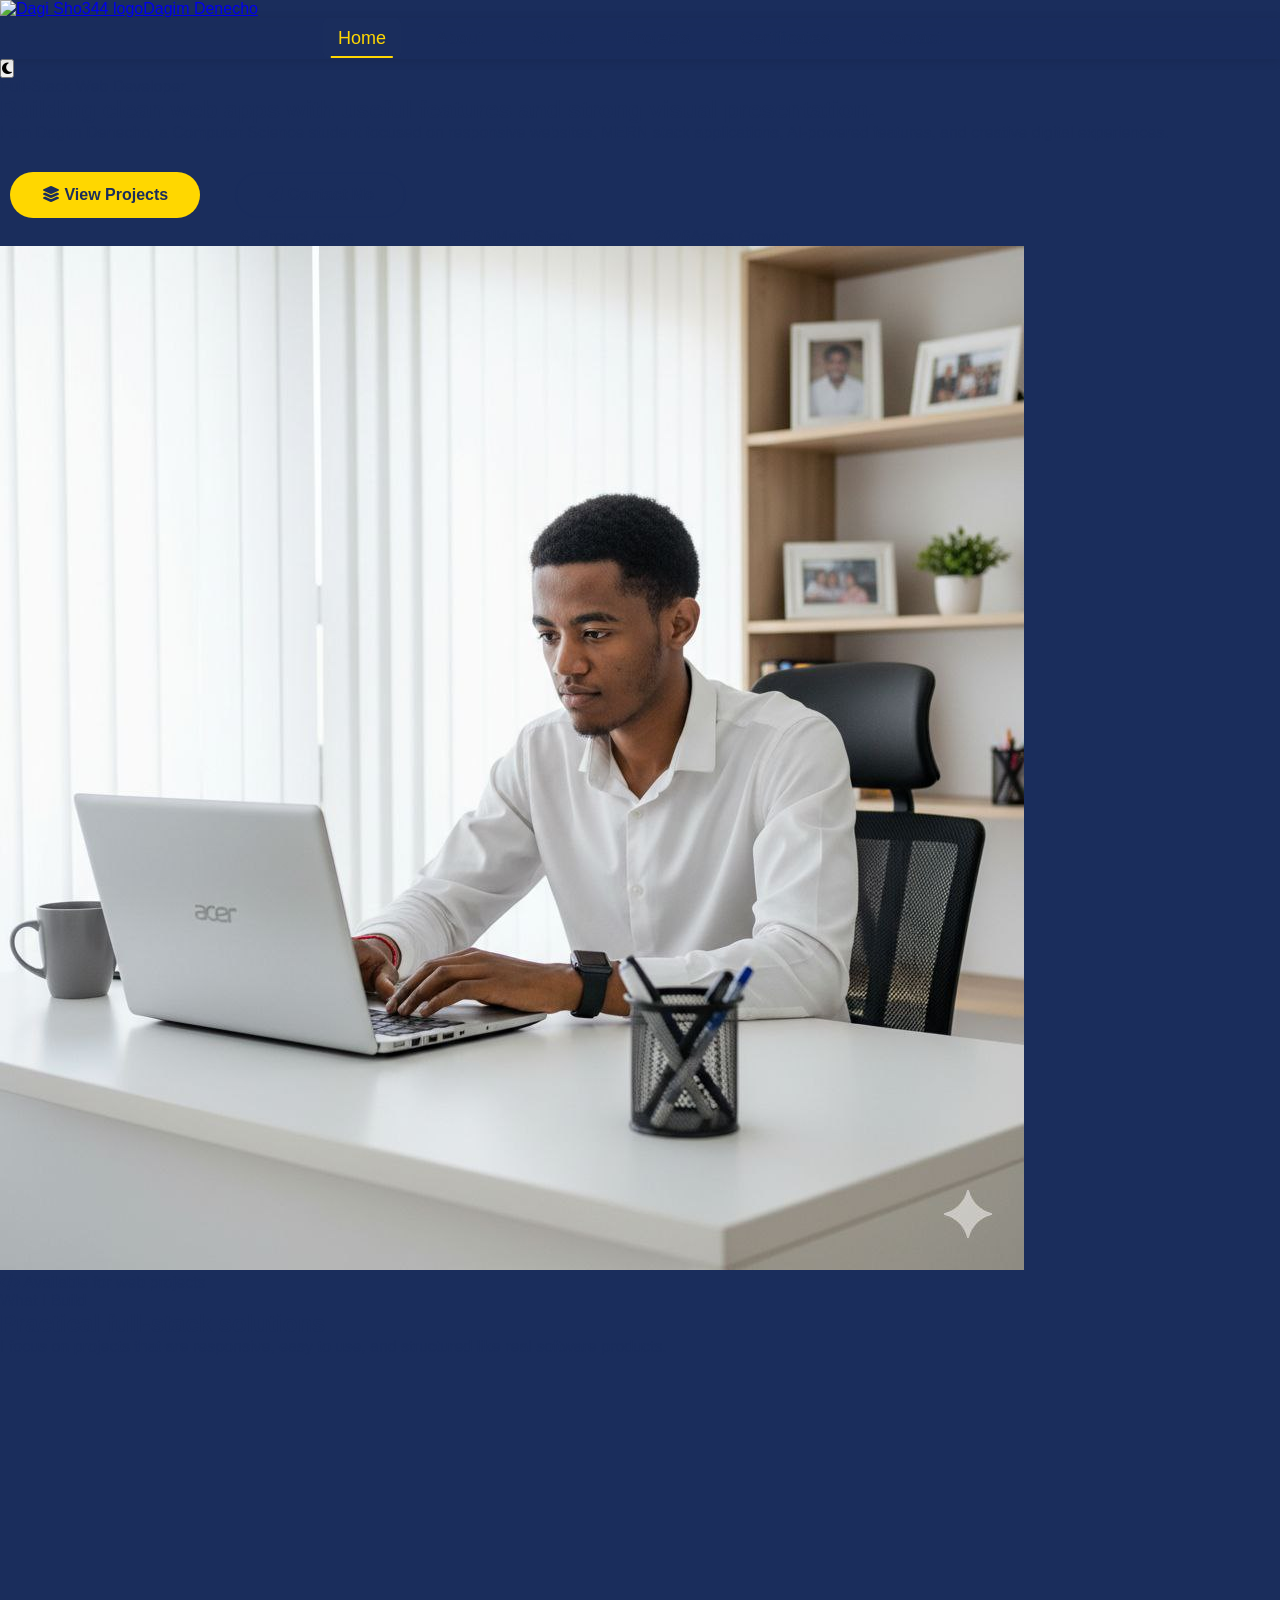
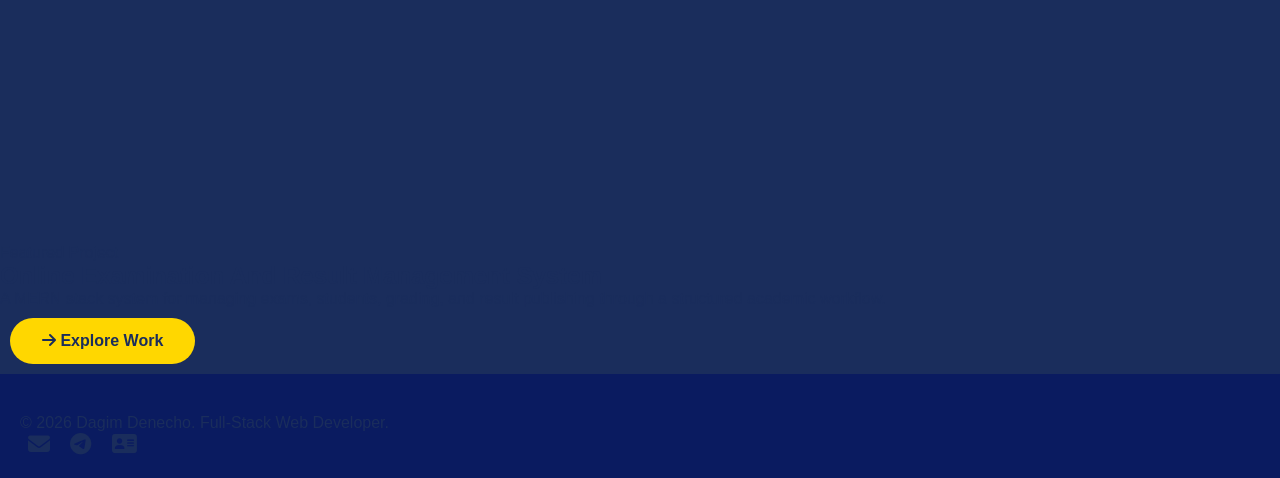
==== commit 08b03d89: "Update index.html" ====
--- a/index.html
+++ b/index.html
@@ -3,422 +3,99 @@
 <head>
 	<meta charset="utf-8">
 	<meta name="viewport" content="width=device-width, initial-scale=1.0">
-	<link rel="stylesheet" href="MYpersonal.css" />
+	<meta name="description" content="Portfolio of Dagim Denecho, a full-stack web developer building modern, responsive, AI-powered web applications.">
+	<link rel="stylesheet" href="MYpersonal.css">
 	<link rel="stylesheet" href="https://cdnjs.cloudflare.com/ajax/libs/font-awesome/6.5.0/css/all.min.css">
-	<title>Dagim Danecho | Portfolio</title>
-	<style>
-		/* PATCH: Make text visible against the dark blue background */
-		.hero-text h1, .hero-text h2, .stat-label, .hero-actions a,
-		.services-section h2, .services-section p, .service-card h3, .service-card p,
-		.testimonials-section h2, .testimonial-card p, .testimonial-author strong, .testimonial-author span,
-		.hero-cta h2, .hero-cta-description, .newsletter-section h2, .newsletter-section p,
-		.footer-top, .footer-bottom p {
-			color: #ffd700 !important;
-		}
-		#dagi { color: #00d4ff !important; }
-	</style>
+	<title>Dagim Denecho | Full-Stack Developer</title>
 </head>
-
 <body>
-
-<header class="hero-banner">
-	<h1 id="Welcome">Welcome To My Portfolio</h1>
-	<p class="subheading">Delivering modern web apps & creative design from concept to launch.</p>
-	<div class="scroll-indicator">
-		<span>Scroll Down</span>
-		<i class="fas fa-chevron-down"></i>
-	</div>
+<header class="site-header">
+	<a class="brand logo-brand" href="index.html"><img src="assets/dagi-logo.png" alt="Dagi Sho344 logo"><span class="brand-text">Dagim Denecho</span></a>
+	<nav class="site-nav" aria-label="Main navigation">
+		<button id="menu-toggle" class="icon-button" type="button" aria-label="Open menu"><i class="fa-solid fa-bars"></i></button>
+		<ul>
+			<li><a href="index.html" class="active">Home</a></li>
+			<li><a href="about-me.html">About</a></li>
+			<li><a href="skill.html">Skills</a></li>
+			<li><a href="gallery.html">Projects</a></li>
+			<li><a href="certificates.html">Certificates</a></li>
+			<li><a href="contact.html">Contact</a></li>
+		</ul>
+	</nav>
+	<button id="dark-mode" class="icon-button" type="button" aria-label="Toggle dark mode"><i class="fa-solid fa-moon"></i></button>
 </header>
 
-<nav>
-	<button id="menu-toggle" aria-label="Toggle menu"><i class="fas fa-bars"></i></button>
-	<button id="dark-mode" aria-label="Toggle dark mode"><i class="fas fa-moon"></i></button>
-	<ul>
-		<li><a href="index.html" class="active">Home</a></li>
-		<li><a href="about-me.html">About Me</a></li>
-		<li><a href="skill.html">Skills</a></li>
-		<li><a href="gallery.html">Projects</a></li>
-		<li><a href="contact.html">Contact</a></li>
-	</ul>
-</nav>
-
-<section class="hero">
-	<div class="hero-content">
-		<div class="hero-text">
-			<span class="badge">Available for Work</span>
-			<h1 class="hh">👋 Hi, I'm <span id="dagi">DAGIM DANECHO</span></h1>
-			<h2 class="hh">Creative <span class="webdeveloper">Full-Stack Web Developer</span><br>
-				<span class="typed-text"></span></h2>
-			<div class="hero-stats">
-				<div class="stat">
-					<span class="stat-number" data-target="2">0</span>
-					<span class="stat-label">Years Experience</span>
-				</div>
-				<div class="stat">
-					<span class="stat-number" data-target="15">0</span>
-					<span class="stat-label">Projects Completed</span>
-				</div>
-				<div class="stat">
-					<span class="stat-number" data-target="10">0</span>
-					<span class="stat-label">Happy Clients</span>
-				</div>
+<main>
+	<section class="hero-section">
+		<div class="hero-copy reveal">
+			<p class="eyebrow">Full-Stack Web Developer</p>
+			<h1>Building clean web apps with useful features and strong visual presentation.</h1>
+			<p class="hero-text">I am Dagim Denecho, a Computer Science student focused on responsive websites, MERN stack applications, AI-powered features, and creative digital experiences.</p>
+			<div class="hero-actions">
+				<a class="button primary" href="gallery.html"><i class="fa-solid fa-layer-group"></i> View Projects</a>
+				<a class="button secondary" href="contact.html"><i class="fa-solid fa-paper-plane"></i> Contact Me</a>
 			</div>
-			<div class="hero-actions">
-				<a href="contact.html" class="button primary">Hire Me</a>
-				<a href="Dagim_Danecho_CV.pdf" class="button secondary">Download CV</a>
+			<div class="stats-grid" aria-label="Portfolio highlights">
+				<div><strong>6+</strong><span>Project Areas</span></div>
+				<div><strong>MERN</strong><span>Main Stack</span></div>
+				<div><strong>2026</strong><span>Active Growth</span></div>
 			</div>
 		</div>
-		<div class="hero-image-wrapper">
-			<div class="hero-image-container">
-				<img id="photo" src="dagi2.jpg" alt="Dagim Danecho">
-				<div class="floating-badge">
-					<i class="fas fa-code"></i>
-					<span>Full-Stack</span>
-				</div>
-				<div class="floating-badge bottom">
-					<i class="fas fa-rocket"></i>
-					<span>AI-Powered</span>
-				</div>
+		<div class="hero-visual reveal">
+			<img src="dagi2.jpg" alt="Dagim Denecho profile portrait">
+			<div class="status-card">
+				<i class="fa-solid fa-code"></i>
+				<span>Available for web projects</span>
 			</div>
 		</div>
-	</div>
-</section>
+	</section>
 
-<!-- Services Section -->
-<section class="services-section">
-	<div class="container">
-		<div class="section-header">
-			<span class="section-tag">What I Do</span>
-			<h2>My Services</h2>
-			<p>Transforming ideas into powerful digital solutions</p>
+	<section class="section reveal">
+		<div class="section-heading">
+			<p class="eyebrow">What I Build</p>
+			<h2>Practical full-stack solutions</h2>
+			<p>I focus on projects that are responsive, easy to use, and structured like real software products.</p>
 		</div>
-		<div class="services-grid">
-			<div class="service-card">
-				<div class="service-icon">
-					<i class="fas fa-globe"></i>
-				</div>
-				<h3>Web Development</h3>
-				<p>Full-stack web applications with modern frameworks and responsive design.</p>
-			</div>
-			<div class="service-card">
-				<div class="service-icon">
-					<i class="fas fa-mobile-alt"></i>
-				</div>
-				<h3>Mobile-First Design</h3>
-				<p>Responsive websites that work flawlessly across all devices and screen sizes.</p>
-			</div>
-			<div class="service-card">
-				<div class="service-icon">
-					<i class="fas fa-brain"></i>
-				</div>
-				<h3>AI Integration</h3>
-				<p>Smart features powered by artificial intelligence to enhance user experience.</p>
-			</div>
+		<div class="service-grid">
+			<article class="service-card">
+				<i class="fa-solid fa-window-restore"></i>
+				<h3>Frontend Interfaces</h3>
+				<p>Modern layouts, clear user flows, responsive pages, and polished UI details.</p>
+			</article>
+			<article class="service-card">
+				<i class="fa-solid fa-server"></i>
+				<h3>Backend APIs</h3>
+				<p>Node.js and Express foundations for data handling, authentication basics, and app logic.</p>
+			</article>
+			<article class="service-card">
+				<i class="fa-solid fa-brain"></i>
+				<h3>AI Features</h3>
+				<p>Useful AI integrations that improve search, support, automation, and productivity.</p>
+			</article>
 		</div>
-	</div>
-</section>
+	</section>
 
-<!-- Testimonials Section -->
-<section class="testimonials-section">
-	<div class="container">
-		<div class="section-header">
-			<span class="section-tag">Testimonials</span>
-			<h2>What People Say</h2>
+	<section class="section highlight-band reveal">
+		<div>
+			<p class="eyebrow">Featured Project</p>
+			<h2>Online Examination And Result Management System</h2>
+			<p>A MERN stack system for managing exams, students, grading, and result publishing through a structured academic workflow.</p>
 		</div>
-		<div class="testimonials-grid" id="testimonialsGrid">
-			<div class="testimonial-card active">
-				<i class="fas fa-quote-left"></i>
-				<p>"Dagim delivered an exceptional website that exceeded our expectations. His attention to detail and technical expertise are outstanding."</p>
-				<div class="testimonial-author">
-					<strong>John Smith</strong>
-					<span>CEO, TechCorp</span>
-				</div>
-			</div>
-			<div class="testimonial-card">
-				<i class="fas fa-quote-left"></i>
-				<p>"Working with Dagim was a pleasure. He understood our vision and brought it to life with clean code and beautiful design."</p>
-				<div class="testimonial-author">
-					<strong>Sarah Johnson</strong>
-					<span>Founder, CreativeStudio</span>
-				</div>
-			</div>
-			<div class="testimonial-card">
-				<i class="fas fa-quote-left"></i>
-				<p>"The AI-powered features Dagim implemented transformed our platform. Highly recommended for any web development project."</p>
-				<div class="testimonial-author">
-					<strong>Michael Chen</strong>
-					<span>CTO, DataFlow</span>
-				</div>
-			</div>
-		</div>
-		<div class="testimonial-controls">
-			<button class="testimonial-btn active" data-index="0"></button>
-			<button class="testimonial-btn" data-index="1"></button>
-			<button class="testimonial-btn" data-index="2"></button>
-		</div>
-	</div>
-</section>
+		<a class="button primary" href="gallery.html"><i class="fa-solid fa-arrow-right"></i> Explore Work</a>
+	</section>
+</main>
 
-<!-- Core Skills + CTA -->
-<section class="hero-cta">
-	<h2>My Core Skills</h2>
-	<p class="hero-cta-description">Here's a quick overview of the tools and frameworks I use to build modern, responsive web experiences.</p>
-	<div class="skill-badges">
-		<a href="https://developer.mozilla.org/en-US/docs/Web/HTML" target="_blank" rel="noreferrer"><i class="fab fa-html5"></i> HTML</a>
-		<a href="https://developer.mozilla.org/en-US/docs/Web/CSS" target="_blank" rel="noreferrer"><i class="fab fa-css3-alt"></i> CSS</a>
-		<a href="https://developer.mozilla.org/en-US/docs/Web/JavaScript" target="_blank" rel="noreferrer"><i class="fab fa-js"></i> JavaScript</a>
-		<a href="https://www.php.net/" target="_blank" rel="noreferrer"><i class="fab fa-php"></i> PHP</a>
-		<a href="https://react.dev/" target="_blank" rel="noreferrer"><i class="fab fa-react"></i> React</a>
-		<a href="https://git-scm.com/" target="_blank" rel="noreferrer"><i class="fab fa-git-alt"></i> Git</a>
-	</div>
-	<div class="cta-buttons">
-		<a href="about-me.html" class="button">Read My Story</a>
-		<a href="contact.html" class="button">Hire Me</a>
-		<a href="Dagim_Danecho_CV.pdf" class="button">Download CV</a>
-	</div>
-</section>
-
-<!-- Newsletter Section -->
-<section class="newsletter-section">
-	<div class="container">
-		<h2>Stay Updated</h2>
-		<p>Subscribe to get notified about my latest projects and tech insights</p>
-		<form id="newsletterForm">
-			<input type="email" placeholder="Enter your email" required>
-			<button type="submit" class="button">Subscribe</button>
-		</form>
-		<div id="newsletterMessage"></div>
-	</div>
-</section>
-
-<footer>
-	<div class="footer-top">
-		<div class="footer-brand">
-			<h3>Dagim Denecho</h3>
-			<p>Full-Stack Web Developer</p>
-		</div>
-		<div class="footer-links">
-			<h4>Quick Links</h4>
-			<ul>
-				<li><a href="index.html">Home</a></li>
-				<li><a href="about-me.html">About</a></li>
-				<li><a href="skill.html">Skills</a></li>
-				<li><a href="gallery.html">Projects</a></li>
-				<li><a href="contact.html">Contact</a></li>
-			</ul>
-		</div>
-		<div class="footer-contact">
-			<h4>Contact</h4>
-			<p><i class="fas fa-envelope"></i> <a href="mailto:dagimdanecho344@gmail.com">dagimdanecho344@gmail.com</a></p>
-			<p><i class="fas fa-phone"></i> <a href="tel:+251986027835">+251 986 027 835</a></p>
-		</div>
-	</div>
-	<div class="footer-bottom">
-		<p>&copy; 2026 Dagim Denecho. All rights reserved.</p>
-		<div class="social-links">
-			<a href="#" aria-label="Facebook"><i class="fab fa-facebook"></i></a>
-			<a href="#" aria-label="Twitter"><i class="fab fa-twitter"></i></a>
-			<a href="#" aria-label="LinkedIn"><i class="fab fa-linkedin"></i></a>
-			<a href="#" aria-label="GitHub"><i class="fab fa-github"></i></a>
-			<a href="#" aria-label="YouTube"><i class="fab fa-youtube"></i></a>
-		</div>
+<footer class="site-footer">
+	<p>&copy; 2026 Dagim Denecho. Full-Stack Web Developer.</p>
+	<div class="social-links">
+		<a href="mailto:dagimdanecho344@gmail.com" aria-label="Email"><i class="fa-solid fa-envelope"></i></a>
+		<a href="https://t.me/dagisho344" target="_blank" rel="noreferrer" aria-label="Telegram"><i class="fab fa-telegram"></i></a>
+		<a href="contact.html" aria-label="Contact"><i class="fa-solid fa-address-card"></i></a>
 	</div>
 </footer>
 
-<!-- Back to Top Button -->
-<button id="backToTop" aria-label="Back to top">
-	<i class="fas fa-arrow-up"></i>
-</button>
-
-<script>
-// Mobile Menu Toggle
-const toggle = document.getElementById("menu-toggle");
-const nav = document.querySelector("nav ul");
-
-toggle.addEventListener("click", () => {
-    nav.classList.toggle("active");
-});
-
-// Dark Mode Toggle
-const darkBtn = document.getElementById("dark-mode");
-
-darkBtn.addEventListener("click", () => {
-	document.body.classList.toggle("dark-mode");
-	const icon = darkBtn.querySelector('i');
-	if (document.body.classList.contains("dark-mode")) {
-		icon.className = 'fas fa-sun';
-	} else {
-		icon.className = 'fas fa-moon';
-	}
-});
-
-// Typing Effect
-const typedTexts = [
-	"I specialize in building scalable web applications",
-	"I integrate AI-powered features",
-	"I create responsive user interfaces",
-	"I solve complex problems with code"
-];
-let typedIndex = 0;
-let charIndex = 0;
-let isDeleting = false;
-const typedElement = document.querySelector('.typed-text');
-
-function typeEffect() {
-	const currentText = typedTexts[typedIndex];
-	
-	if (isDeleting) {
-		typedElement.textContent = currentText.substring(0, charIndex - 1);
-		charIndex--;
-	} else {
-		typedElement.textContent = currentText.substring(0, charIndex + 1);
-		charIndex++;
-	}
-	
-	if (!isDeleting && charIndex === currentText.length) {
-		isDeleting = true;
-		setTimeout(typeEffect, 2000);
-	} else if (isDeleting && charIndex === 0) {
-		isDeleting = false;
-		typedIndex = (typedIndex + 1) % typedTexts.length;
-		setTimeout(typeEffect, 500);
-	} else {
-		setTimeout(typeEffect, isDeleting ? 50 : 100);
-	}
-}
-
-typeEffect();
-
-// Animated Stats Counter
-const stats = document.querySelectorAll('.stat-number');
-
-const animateStats = () => {
-	stats.forEach(stat => {
-		const target = parseInt(stat.getAttribute('data-target'));
-		const current = parseInt(stat.textContent);
-		const increment = Math.ceil(target / 50);
-		
-		if (current < target) {
-			const newValue = Math.min(current + increment, target);
-			stat.textContent = newValue;
-			setTimeout(animateStats, 40);
-		}
-	});
-};
-
-const observerOptions = {
-	threshold: 0.5
-};
-
-const observer = new IntersectionObserver((entries) => {
-	entries.forEach(entry => {
-		if (entry.isIntersecting) {
-			stats.forEach(stat => stat.textContent = '0');
-			animateStats();
-		}
-	});
-}, observerOptions);
-
-document.querySelector('.hero-stats').forEach?.(el => {
-	if (el) observer.observe(el);
-});
-
-// Testimonials Carousel
-let currentTestimonial = 0;
-const testimonialCards = document.querySelectorAll('.testimonial-card');
-const testimonialBtns = document.querySelectorAll('.testimonial-btn');
-
-function showTestimonial(index) {
-	testimonialCards.forEach((card, i) => {
-		card.classList.toggle('active', i === index);
-	});
-	testimonialBtns.forEach((btn, i) => {
-		btn.classList.toggle('active', i === index);
-	});
-	currentTestimonial = index;
-}
-
-testimonialBtns.forEach(btn => {
-	btn.addEventListener('click', () => {
-		showTestimonial(parseInt(btn.getAttribute('data-index')));
-	});
-});
-
-// Auto-rotate testimonials
-setInterval(() => {
-	const next = (currentTestimonial + 1) % testimonialCards.length;
-	showTestimonial(next);
-}, 5000);
-
-// Newsletter Subscription
-document.getElementById('newsletterForm').addEventListener('submit', function(e) {
-	e.preventDefault();
-	const email = this.querySelector('input[type="email"]').value;
-	const messageDiv = document.getElementById('newsletterMessage');
-	
-	if (email) {
-		messageDiv.textContent = '✅ Thank you for subscribing!';
-		messageDiv.style.color = '#33FF57';
-		this.querySelector('input[type="email"]').value = '';
-		setTimeout(() => {
-			messageDiv.textContent = '';
-		}, 3000);
-	}
-});
-
-// Back to Top Button
-const backToTopBtn = document.getElementById('backToTop');
-
-window.addEventListener('scroll', () => {
-	if (window.scrollY > 300) {
-		backToTopBtn.classList.add('visible');
-	} else {
-		backToTopBtn.classList.remove('visible');
-	}
-});
-
-backToTopBtn.addEventListener('click', () => {
-	window.scrollTo({ top: 0, behavior: 'smooth' });
-});
-
-// Scroll Reveal Animation
-const revealElements = document.querySelectorAll('.service-card, .testimonial-card, .skill-badges a');
-
-const revealObserver = new IntersectionObserver((entries) => {
-	entries.forEach(entry => {
-		if (entry.isIntersecting) {
-			entry.target.classList.add('revealed');
-		}
-	});
-}, {
-	threshold: 0.1,
-	rootMargin: '0px 0px -50px 0px'
-});
-
-revealElements.forEach(el => revealObserver.observe(el));
-
-// Add smooth scroll to all anchor links
-document.querySelectorAll('a[href^="#"]').forEach(anchor => {
-	anchor.addEventListener('click', function(e) {
-		const href = this.getAttribute('href');
-		if (href !== '#') {
-			e.preventDefault();
-			const target = document.querySelector(href);
-			if (target) {
-				target.scrollIntoView({ behavior: 'smooth' });
-			}
-		}
-	});
-});
-
-// Close mobile menu on link click
-document.querySelectorAll('nav ul li a').forEach(link => {
-	link.addEventListener('click', () => {
-		if (window.innerWidth <= 768) {
-			nav.classList.remove('active');
-		}
-	});
-});
-</script>
+<script src="script.js"></script>
 </body>
 </html>
+
+
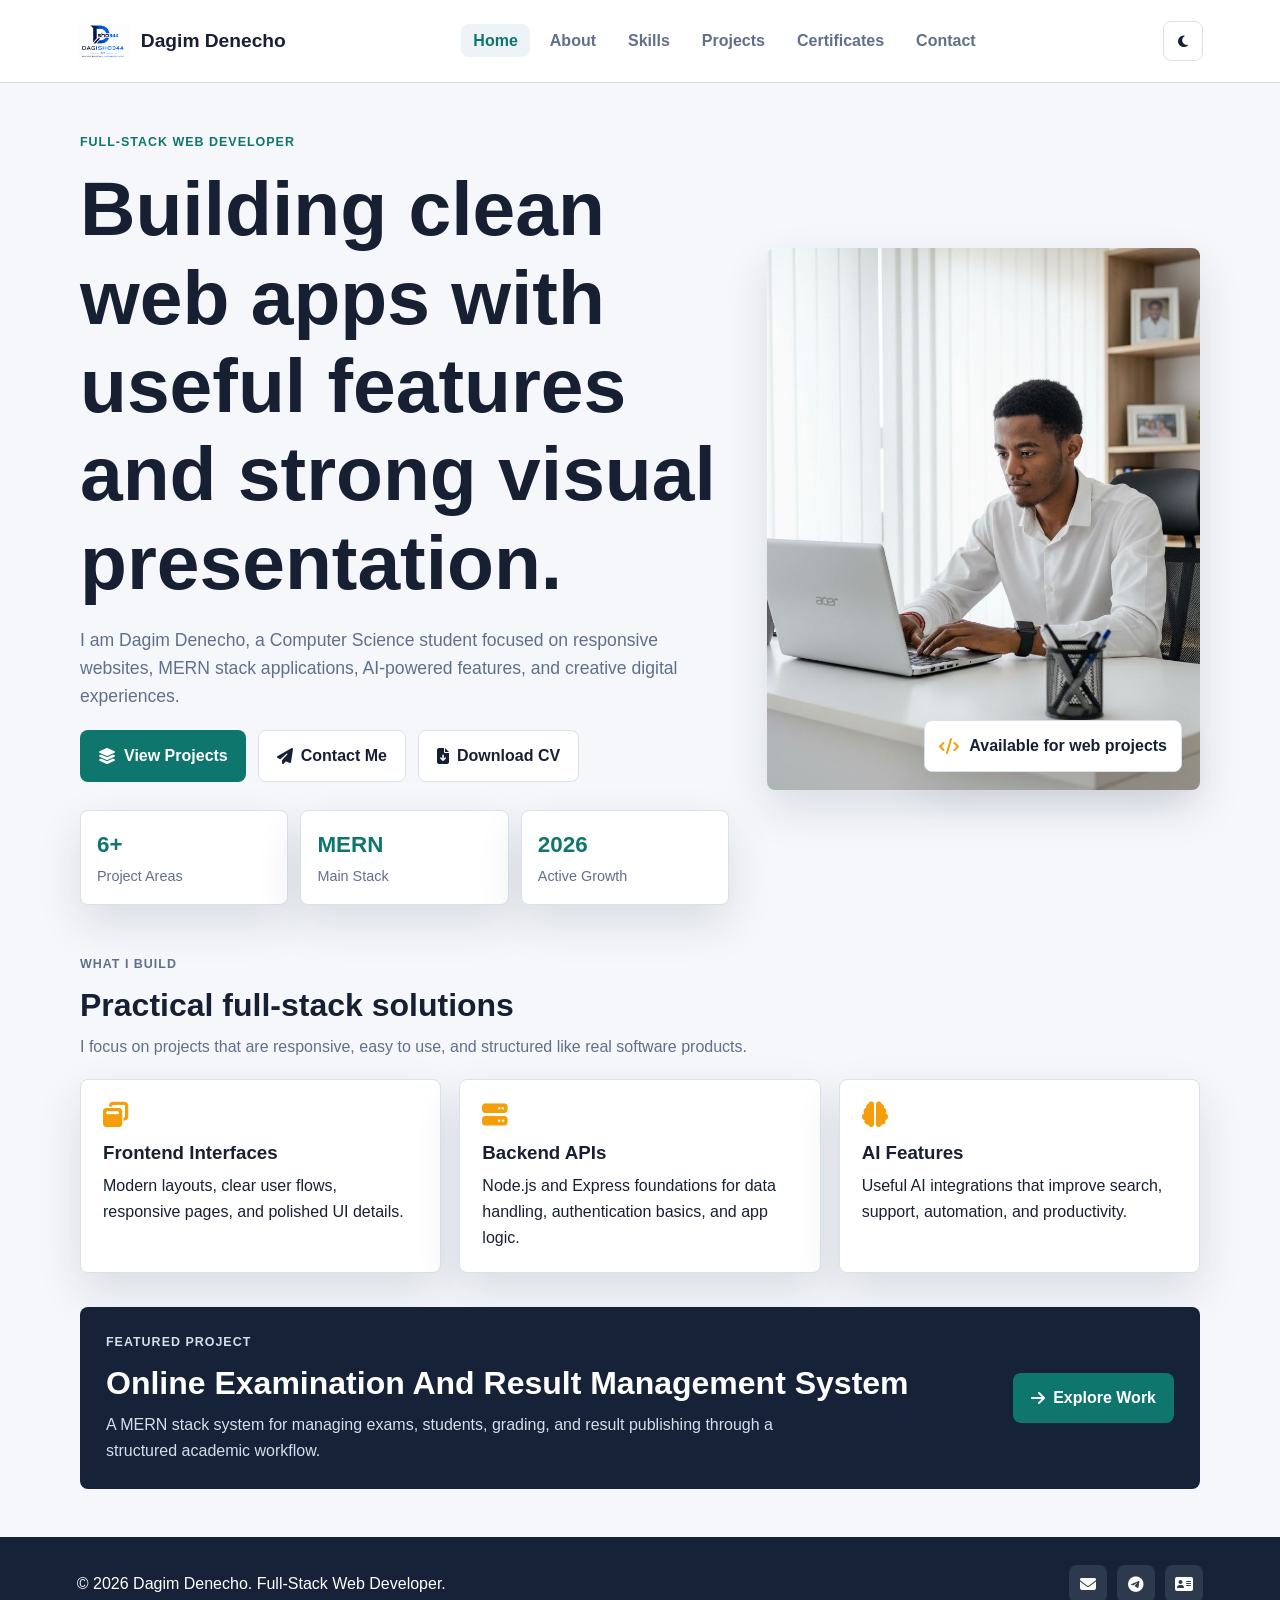
==== commit 2a263d6e: "Add download CV button to hero section" ====
--- a/index.html
+++ b/index.html
@@ -34,6 +34,9 @@
 			<div class="hero-actions">
 				<a class="button primary" href="gallery.html"><i class="fa-solid fa-layer-group"></i> View Projects</a>
 				<a class="button secondary" href="contact.html"><i class="fa-solid fa-paper-plane"></i> Contact Me</a>
+				<a class="button secondary" href="assets/Dagim-Denecho-CV.pdf" target="_blank" rel="noreferrer">
+  <i class="fa-solid fa-file-arrow-down"></i> Download CV
+</a>
 			</div>
 			<div class="stats-grid" aria-label="Portfolio highlights">
 				<div><strong>6+</strong><span>Project Areas</span></div>
--- a/MYpersonal.css
+++ b/MYpersonal.css
@@ -1,2795 +1,728 @@
-/* ===== RESET & BASE ===== */
+:root {
+	--bg: #f5f7fb;
+	--surface: #ffffff;
+	--surface-soft: #eef3f8;
+	--text: #172033;
+	--muted: #61708a;
+	--primary: #0f766e;
+	--primary-dark: #0b5f59;
+	--accent: #f59e0b;
+	--navy: #152238;
+	--border: #d9e2ec;
+	--shadow: 0 18px 45px rgba(21, 34, 56, 0.12);
+}
+
 * {
+	box-sizing: border-box;
 	margin: 0;
 	padding: 0;
-	box-sizing: border-box;
-}
-
-/* ===== BODY ===== */
+}
+
 body {
-	background-color: #1A2D5C; /* Replaced lightcyan */
-	font-family: Arial, sans-serif;
-	transition: background-color 0.3s, color 0.3s;
-	overflow-x: hidden;
-	color: #1A2D5C; /* All text is now this color */
-}
-
-/* ===== DARK MODE ===== */
+	background: var(--bg);
+	color: var(--text);
+	font-family: Arial, Helvetica, sans-serif;
+	line-height: 1.6;
+	transition: background-color 0.25s, color 0.25s;
+}
+
 body.dark-mode {
-	background-color: #1A2D5C; /* Unified */
-	color: #1A2D5C;
-}
-
-body.dark-mode .hero {
-	background: linear-gradient(135deg, #0f1f4a, #1A2D5C);
-}
-
-body.dark-mode .hero-cta {
-	background: linear-gradient(135deg, #0f1f4a, #1A2D5C);
-}
-
-body.dark-mode .services-section {
-	background: #1A2D5C;
-}
-
-body.dark-mode .testimonials-section {
-	background: #1A2D5C;
-}
-
-body.dark-mode .service-card {
-	background: #233a6e; /* Slightly lighter blue to stand out */
-	color: #1A2D5C;
-}
-
-body.dark-mode .testimonial-card {
-	background: #233a6e;
-}
-
-body.dark-mode .service-card p {
-	color: #1A2D5C;
-}
-
-body.dark-mode .testimonial-card p {
-	color: #1A2D5C;
-}
-
-body.dark-mode .testimonial-author strong {
-	color: #1A2D5C;
-}
-
-body.dark-mode .testimonial-author span {
-	color: #1A2D5C;
-}
-
-body.dark-mode .testimonial-btn {
-	background: #233a6e;
-}
-
-body.dark-mode .section-header h2 {
-	color: #1A2D5C;
-}
-
-body.dark-mode .section-header p {
-	color: #1A2D5C;
-}
-
-body.dark-mode nav {
-	background: rgba(26, 45, 92, 0.95);
-}
-
-body.dark-mode nav ul {
-	background: rgba(26, 45, 92, 0.98);
-}
-
-body.dark-mode nav button {
-	color: #1A2D5C;
-}
-
-body.dark-mode nav button:hover {
-	background: rgba(26, 45, 92, 0.1);
-}
-
-body.dark-mode nav ul li a {
-	color: #1A2D5C;
-}
-
-body.dark-mode nav ul li a.active,
-body.dark-mode nav ul li a:hover {
-	background-color: #233a6e;
-	color: gold;
-}
-
-body.dark-mode .hero-cta {
-	background: linear-gradient(135deg, #0f1f4a, #1A2D5C);
-}
-
-body.dark-mode .about_me {
-	background: linear-gradient(135deg, #0f1f4a, #1A2D5C);
-}
-
-body.dark-mode .skills-board {
-	background: linear-gradient(135deg, #0f1f4a, #1A2D5C);
-}
-
-body.dark-mode .skills-hero {
-	background: linear-gradient(135deg, #0f1f4a, #1A2D5C);
-}
-
-body.dark-mode .projects-hero {
-	background: linear-gradient(135deg, #0f1f4a, #1A2D5C);
-}
-
-body.dark-mode .projects-grid {
-	background: linear-gradient(135deg, #0f1f4a, #1A2D5C);
-}
-
-body.dark-mode .project-card {
-	background: rgba(26, 45, 92, 0.05);
-}
-
-body.dark-mode #contact {
-	background: linear-gradient(135deg, #0f1f4a, #1A2D5C);
-}
-
-body.dark-mode #contact-form {
-	background: rgba(26, 45, 92, 0.9);
-}
-
-body.dark-mode .contact-form-wrapper {
-	background: rgba(26, 45, 92, 0.05);
-}
-
-body.dark-mode .contact-card {
-	background: rgba(26, 45, 92, 0.05);
-}
-
-body.dark-mode .availability-section {
-	background: rgba(255, 215, 0, 0.03);
-}
-
-body.dark-mode .faq-item {
-	background: rgba(26, 45, 92, 0.05);
-}
-
-body.dark-mode .project-stats {
-	background: rgba(255, 215, 0, 0.02);
-}
-
-body.dark-mode .certification-section {
-	background: transparent;
-}
-
-/* ===== SCROLL INDICATOR ===== */
-.scroll-indicator {
-	margin-top: 15px;
-	animation: bounce 2s infinite;
-	color: rgba(26, 45, 92, 0.7);
+	--bg: #111827;
+	--surface: #182233;
+	--surface-soft: #223047;
+	--text: #f8fafc;
+	--muted: #bac5d6;
+	--border: #334155;
+	--shadow: 0 18px 45px rgba(0, 0, 0, 0.28);
+}
+
+img {
+	max-width: 100%;
+	display: block;
+}
+
+.site-header {
+	position: sticky;
+	top: 0;
+	z-index: 100;
+	display: flex;
+	align-items: center;
+	justify-content: space-between;
+	gap: 16px;
+	padding: 14px 6vw;
+	background: color-mix(in srgb, var(--surface) 92%, transparent);
+	border-bottom: 1px solid var(--border);
+	backdrop-filter: blur(14px);
+}
+
+.brand {
+	color: var(--text);
+	font-size: 1.2rem;
+	font-weight: 800;
+	text-decoration: none;
+}
+
+.brand span {
+	color: var(--primary);
+}
+
+.site-nav ul {
+	display: flex;
+	align-items: center;
+	gap: 8px;
+	list-style: none;
+}
+
+.site-nav a {
+	color: var(--muted);
+	text-decoration: none;
+	font-weight: 700;
+	padding: 8px 12px;
+	border-radius: 8px;
+	transition: background-color 0.2s, color 0.2s;
+}
+
+.site-nav a:hover,
+.site-nav a.active {
+	background: var(--surface-soft);
+	color: var(--primary);
+}
+
+.icon-button {
+	width: 40px;
+	height: 40px;
+	border: 1px solid var(--border);
+	border-radius: 8px;
+	background: var(--surface);
+	color: var(--text);
+	cursor: pointer;
+}
+
+#menu-toggle {
+	display: none;
+}
+
+main {
+	width: min(1120px, 88vw);
+	margin: 0 auto;
+}
+
+.hero-section,
+.page-hero,
+.section,
+.split-section,
+.skills-layout,
+.project-grid,
+.contact-layout {
+	margin: 34px 0;
+}
+
+.hero-section {
+	display: grid;
+	grid-template-columns: 1.2fr 0.8fr;
+	gap: 38px;
+	align-items: center;
+	min-height: calc(100vh - 96px);
+}
+
+.eyebrow {
+	color: var(--primary);
+	font-weight: 800;
+	letter-spacing: 0.08em;
+	text-transform: uppercase;
+	font-size: 0.78rem;
+	margin-bottom: 12px;
+}
+
+h1,
+h2,
+h3 {
+	line-height: 1.15;
+}
+
+.hero-copy h1,
+.page-hero h1 {
+	font-size: clamp(2.3rem, 6vw, 4.8rem);
+	max-width: 820px;
+}
+
+.hero-text,
+.page-hero p,
+.section-heading p,
+.highlight-band p,
+.story-panel p,
+.project-card p {
+	color: var(--muted);
+}
+
+.hero-text {
+	font-size: 1.1rem;
+	max-width: 680px;
+	margin: 20px 0;
+}
+
+.hero-actions,
+.project-controls {
+	display: flex;
+	flex-wrap: wrap;
+	gap: 12px;
+}
+
+.button,
+.filter-btn,
+.text-link {
+	border: 0;
+	border-radius: 8px;
+	font-weight: 800;
+	text-decoration: none;
+	cursor: pointer;
+}
+
+.button {
+	display: inline-flex;
+	align-items: center;
+	justify-content: center;
+	gap: 8px;
+	padding: 12px 18px;
+}
+
+.button.primary,
+.filter-btn.active {
+	background: var(--primary);
+	color: white;
+}
+
+.button.primary:hover,
+.filter-btn.active:hover {
+	background: var(--primary-dark);
+}
+
+.button.secondary,
+.filter-btn {
+	background: var(--surface);
+	color: var(--text);
+	border: 1px solid var(--border);
+}
+
+.stats-grid {
+	display: grid;
+	grid-template-columns: repeat(3, minmax(0, 1fr));
+	gap: 12px;
+	margin-top: 28px;
+}
+
+.stats-grid div,
+.service-card,
+.skill-panel,
+.project-card,
+.contact-card,
+.contact-form,
+.story-panel,
+.status-card {
+	background: var(--surface);
+	border: 1px solid var(--border);
+	border-radius: 8px;
+	box-shadow: var(--shadow);
+}
+
+.stats-grid div {
+	padding: 16px;
+}
+
+.stats-grid strong {
+	display: block;
+	font-size: 1.4rem;
+	color: var(--primary);
+}
+
+.stats-grid span {
+	color: var(--muted);
 	font-size: 0.9rem;
 }
 
-.scroll-indicator i {
+.hero-visual {
+	position: relative;
+}
+
+.hero-visual img,
+.profile-image {
+	width: 100%;
+	aspect-ratio: 4 / 5;
+	object-fit: cover;
+	border-radius: 8px;
+	box-shadow: var(--shadow);
+}
+
+.status-card {
+	position: absolute;
+	right: 18px;
+	bottom: 18px;
+	display: flex;
+	align-items: center;
+	gap: 10px;
+	padding: 12px 14px;
+	font-weight: 800;
+}
+
+.status-card i,
+.service-card i,
+.skill-panel i {
+	color: var(--accent);
+}
+
+.section-heading {
+	max-width: 720px;
+	margin-bottom: 20px;
+}
+
+.section-heading h2,
+.highlight-band h2,
+.story-panel h2,
+.contact-card h2,
+.contact-form h2 {
+	font-size: 2rem;
+	margin-bottom: 10px;
+}
+
+.service-grid,
+.skills-layout,
+.project-grid,
+.contact-layout {
+	display: grid;
+	grid-template-columns: repeat(3, minmax(0, 1fr));
+	gap: 18px;
+}
+
+.service-card,
+.skill-panel,
+.project-card,
+.contact-card,
+.contact-form,
+.story-panel {
+	padding: 22px;
+}
+
+.service-card i {
+	font-size: 1.6rem;
+	margin-bottom: 14px;
+}
+
+.service-card h3,
+.project-card h2 {
+	margin-bottom: 10px;
+}
+
+.highlight-band {
+	display: flex;
+	align-items: center;
+	justify-content: space-between;
+	gap: 20px;
+	padding: 26px;
+	background: var(--navy);
+	color: white;
+	border-radius: 8px;
+}
+
+.highlight-band p {
+	color: #d5deec;
+	max-width: 720px;
+}
+
+.page-hero {
+	padding: 56px 0 16px;
+}
+
+.split-section {
+	display: grid;
+	grid-template-columns: 0.75fr 1.25fr;
+	gap: 24px;
+	align-items: stretch;
+}
+
+.timeline {
+	display: grid;
+	gap: 12px;
+	margin-top: 20px;
+}
+
+.timeline div {
+	display: grid;
+	grid-template-columns: 44px 1fr;
+	gap: 12px;
+	align-items: center;
+}
+
+.timeline span {
+	width: 36px;
+	height: 36px;
+	display: grid;
+	place-items: center;
+	background: var(--surface-soft);
+	color: var(--primary);
+	border-radius: 50%;
+	font-weight: 800;
+}
+
+.skills-layout {
+	grid-template-columns: repeat(2, minmax(0, 1fr));
+}
+
+.skill-panel h2 {
+	display: flex;
+	align-items: center;
+	gap: 10px;
+	margin-bottom: 16px;
+}
+
+.meter {
+	margin: 14px 0;
+}
+
+.meter span {
 	display: block;
-	margin-top: 5px;
-	font-size: 1.2rem;
-}
-
-@keyframes bounce {
-	0%, 20%, 50%, 80%, 100% { transform: translateY(0); }
-	40% { transform: translateY(-10px); }
-	60% { transform: translateY(-5px); }
-}
-
-/* ===== HERO BANNER ===== */
-.hero-banner {
-	background: linear-gradient(135deg, #091c4d, #1A2D5C, #2a3f8f);
-	color: #1A2D5C;
-	text-align: center;
-	padding: 30px 20px;
-	border-radius: 0 0 30px 30px;
-	margin-bottom: 15px;
-	box-shadow: inset 0 -10px 30px rgba(0, 0, 0, 0.35);
-	position: relative;
+	font-weight: 800;
+	margin-bottom: 6px;
+}
+
+.meter div {
+	height: 10px;
+	background: var(--surface-soft);
+	border-radius: 999px;
 	overflow: hidden;
 }
 
-.hero-banner::before {
-	content: '';
-	position: absolute;
-	top: -50%;
-	left: -50%;
-	width: 200%;
-	height: 200%;
-	background: radial-gradient(circle at center, rgba(26, 45, 92, 0.05) 0%, transparent 70%);
-	animation: shimmer 10s linear infinite;
-}
-
-@keyframes shimmer {
-	0% { transform: rotate(0deg); }
-	100% { transform: rotate(360deg); }
-}
-
-body.inner-page .hero-banner {
-	margin-bottom: 0;
-}
-
-.hero-banner h1 {
-	font-size: 2.2rem;
-	letter-spacing: 0.08rem;
-	padding: 12px 18px;
-	border-radius: 12px;
-	background: rgba(26, 45, 92, 0.1);
-	display: inline-block;
-	margin-bottom: 10px;
-	animation: welcomePulse 2.5s ease-in-out infinite;
-	position: relative;
-	z-index: 1;
-}
-
-@keyframes welcomePulse {
-	0%, 100% { transform: scale(1); }
-	50% { transform: scale(1.02); }
-}
-
-.hero-banner .subheading {
-	font-size: 1rem;
-	opacity: 0.9;
-	position: relative;
-	z-index: 1;
-}
-
-#Welcome {
-	color: #1A2D5C;
-}
-
-/* ===== NAVIGATION ===== */
-nav {
-	padding: 10px;
-	position: relative;
-	background: rgba(26, 45, 92, 0.95); /* Replaced white with blue */
-	box-shadow: 0 2px 10px rgba(0, 0, 0, 0.1);
-	backdrop-filter: blur(10px);
-	z-index: 100;
-}
-
-body.inner-page nav {
-	margin-bottom: 20px;
-}
-
-nav button {
-	position: absolute;
-	top: 10px;
-	background: none;
-	border: none;
-	font-size: 20px;
-	cursor: pointer;
-	color: #1A2D5C; /* Replaced black with blue */
-	transition: all 0.3s;
-	z-index: 10;
-	padding: 5px 10px;
-	border-radius: 5px;
-}
-
-nav button:hover {
-	background: rgba(26, 45, 92, 0.05);
-	transform: scale(1.1);
-}
-
-nav button#menu-toggle {
-	left: 10px;
+.meter b {
+	display: block;
+	height: 100%;
+	background: linear-gradient(90deg, var(--primary), var(--accent));
+	border-radius: inherit;
+}
+
+.chip-list {
+	display: flex;
+	flex-wrap: wrap;
+	gap: 9px;
+}
+
+.chip-list span {
+	padding: 8px 11px;
+	background: var(--surface-soft);
+	color: var(--text);
+	border-radius: 999px;
+	font-size: 0.9rem;
+	font-weight: 700;
+}
+
+.project-controls {
+	margin: 10px 0 22px;
+}
+
+.filter-btn {
+	padding: 10px 14px;
+}
+
+.project-card {
+	display: flex;
+	flex-direction: column;
+	gap: 12px;
+	transition: transform 0.2s, opacity 0.2s;
+}
+
+.project-card:hover,
+.service-card:hover,
+.skill-panel:hover {
+	transform: translateY(-4px);
+}
+
+.project-card.is-hidden {
 	display: none;
 }
 
-nav button#dark-mode {
-	right: 10px;
-}
-
-body.dark-mode nav button {
-	color: #1A2D5C;
-}
-
-body.dark-mode nav button:hover {
-	background: rgba(26, 45, 92, 0.1);
-}
-
-nav ul {
-	list-style: none;
-	display: flex;
-	justify-content: center;
-	gap: 20px;
-	transition: all 0.3s ease;
-	align-items: center;
-}
-
-nav ul li a {
+.project-type {
+	color: var(--primary);
+	font-weight: 900;
+}
+
+.text-link {
+	color: var(--primary);
+	margin-top: auto;
+}
+
+.contact-layout {
+	grid-template-columns: 0.85fr 1.15fr;
+}
+
+.contact-card {
+	display: flex;
+	flex-direction: column;
+	gap: 14px;
+}
+
+.contact-card a {
+	color: var(--text);
 	text-decoration: none;
-	font-size: 18px;
-	color: #1A2D5C; /* Replaced black */
-	padding: 10px 15px;
-	border-radius: 5px;
-	transition: all 0.3s;
-	position: relative;
-}
-
-nav ul li a::after {
-	content: '';
-	position: absolute;
-	bottom: 0;
-	left: 50%;
-	width: 0;
-	height: 2px;
-	background: gold;
-	transition: all 0.3s;
-	transform: translateX(-50%);
-}
-
-nav ul li a:hover::after,
-nav ul li a.active::after {
-	width: 80%;
-}
-
-nav ul li a.active,
-nav ul li a:hover {
-	background-color: #1A2D5C; /* Replaced black */
-	color: gold;
-}
-
-nav ul li a:focus {
-	outline: 2px solid gold;
-	outline-offset: 2px;
-}
-
-body.dark-mode nav ul li a {
-	color: #1A2D5C;
-}
-
-body.dark-mode nav ul li a.active,
-body.dark-mode nav ul li a:hover {
-	background-color: #233a6e;
-	color: gold;
-}
-
-@media (max-width: 768px) {
-	nav button#menu-toggle {
-		display: block;
-	}
-
-	nav ul {
+	font-weight: 800;
+	word-break: break-word;
+}
+
+.contact-card i {
+	color: var(--primary);
+	margin-right: 8px;
+}
+
+.contact-form {
+	display: grid;
+	gap: 10px;
+}
+
+.contact-form label {
+	font-weight: 800;
+}
+
+.contact-form input,
+.contact-form textarea {
+	width: 100%;
+	padding: 12px 14px;
+	border: 1px solid var(--border);
+	border-radius: 8px;
+	background: var(--surface-soft);
+	color: var(--text);
+	font: inherit;
+}
+
+.site-footer {
+	display: flex;
+	align-items: center;
+	justify-content: space-between;
+	gap: 16px;
+	padding: 28px 6vw;
+	margin-top: 48px;
+	background: var(--navy);
+	color: white;
+}
+
+.social-links {
+	display: flex;
+	gap: 10px;
+}
+
+.social-links a {
+	width: 38px;
+	height: 38px;
+	display: grid;
+	place-items: center;
+	border-radius: 8px;
+	background: rgba(255,255,255,0.1);
+	color: white;
+	text-decoration: none;
+}
+
+.reveal {
+	opacity: 0;
+	transform: translateY(18px);
+	transition: opacity 0.6s, transform 0.6s;
+}
+
+.reveal.is-visible {
+	opacity: 1;
+	transform: translateY(0);
+}
+
+@media (max-width: 860px) {
+	.site-header {
+		padding: 12px 5vw;
+	}
+
+	#menu-toggle {
+		display: inline-grid;
+		place-items: center;
+	}
+
+	.site-nav ul {
+		display: none;
+		position: absolute;
+		top: 68px;
+		left: 5vw;
+		right: 5vw;
+		padding: 12px;
+		background: var(--surface);
+		border: 1px solid var(--border);
+		border-radius: 8px;
+		box-shadow: var(--shadow);
 		flex-direction: column;
 		align-items: stretch;
-		display: none;
-		background: rgba(26, 45, 92, 0.98);
-		position: absolute;
-		top: 100%;
-		left: 0;
-		width: 100%;
-		padding: 15px;
-		box-shadow: 0 4px 15px rgba(0, 0, 0, 0.2);
-		backdrop-filter: blur(10px);
-	}
-
-	nav ul.active {
+	}
+
+	.site-nav ul.active {
 		display: flex;
 	}
 
-	nav ul li {
-		margin: 5px 0;
-	}
-
-	nav ul li a {
-		font-size: 16px;
-		padding: 12px;
-		width: 100%;
+	.site-nav a {
 		display: block;
 		text-align: center;
 	}
-	
-	nav ul li a::after {
-		display: none;
-	}
-}
-
-body.dark-mode nav ul {
-	background: rgba(26, 45, 92, 0.98);
-}
-
-body.dark-mode nav ul li a {
-	color: #1A2D5C;
-}
-
-/* ===== HERO SECTION ===== */
-.hero {
-	background: linear-gradient(135deg, #0a1a4a, #1A2D5C, #0a1a4a);
-	min-height: 80vh;
-	padding: 60px 20px;
-	display: flex;
-	align-items: center;
-	justify-content: center;
-}
-
-.hero-content {
-	max-width: 1280px;
-	width: 100%;
-	display: grid;
-	grid-template-columns: 1fr 1fr;
-	gap: 60px;
-	align-items: center;
-}
-
-.hero-text {
-	color: #1A2D5C; /* Replaced white */
-}
-
-.badge {
-	display: inline-block;
-	background: rgba(255, 215, 0, 0.2);
-	color: gold;
-	padding: 6px 16px;
-	border-radius: 999px;
-	font-size: 0.85rem;
-	font-weight: 600;
-	margin-bottom: 20px;
-	border: 1px solid rgba(255, 215, 0, 0.3);
-	animation: pulseGlow 2s ease-in-out infinite;
-}
-
-@keyframes pulseGlow {
-	0%, 100% { box-shadow: 0 0 0 0 rgba(255, 215, 0, 0.2); }
-	50% { box-shadow: 0 0 20px 5px rgba(255, 215, 0, 0.1); }
-}
-
-.hero h1 {
-	font-size: 3rem;
-	margin-bottom: 10px;
-}
-
-#dagi {
-	background: linear-gradient(45deg, #33FF57, #00d4ff);
-	-webkit-background-clip: text;
-	-webkit-text-fill-color: transparent;
-	background-clip: text;
-}
-
-.webdeveloper {
-	color: #00d4ff;
-}
-
-.typed-text {
-	color: #ff6b6b;
-	font-weight: 600;
-	min-height: 1.5em;
-	display: inline-block;
-}
-
-.typed-text::after {
-	content: '|';
-	animation: blink 0.7s infinite;
-}
-
-@keyframes blink {
-	0%, 100% { opacity: 1; }
-	50% { opacity: 0; }
-}
-
-.hero-stats {
-	display: flex;
-	gap: 40px;
-	margin: 30px 0;
-}
-
-.stat {
-	text-align: center;
-}
-
-.stat-number {
-	font-size: 2.2rem;
-	font-weight: 700;
-	color: gold;
-	display: block;
-}
-
-.stat-label {
-	font-size: 0.9rem;
-	opacity: 0.7;
-}
-
-.hero-actions {
-	display: flex;
-	gap: 15px;
-	flex-wrap: wrap;
-	margin-top: 20px;
-}
-
-.button.primary {
-	background: linear-gradient(45deg, gold, #ffd700);
-	color: #1A2D5C; /* Changed to blue */
-	border: none;
-	padding: 14px 32px;
-	font-size: 1rem;
-	font-weight: 700;
-	border-radius: 50px;
-	cursor: pointer;
-	transition: all 0.3s;
-	text-decoration: none;
-	display: inline-block;
-}
-
-.button.primary:hover {
-	transform: translateY(-3px);
-	box-shadow: 0 10px 30px rgba(255, 215, 0, 0.3);
-}
-
-.button.secondary {
-	background: transparent;
-	color: #1A2D5C; /* Changed to blue */
-	border: 2px solid rgba(26, 45, 92, 0.3);
-	padding: 12px 30px;
-	font-size: 1rem;
-	font-weight: 600;
-	border-radius: 50px;
-	cursor: pointer;
-	transition: all 0.3s;
-	text-decoration: none;
-	display: inline-block;
-}
-
-.button.secondary:hover {
-	background: rgba(26, 45, 92, 0.1);
-	border-color: #1A2D5C;
-	transform: translateY(-3px);
-}
-
-.hero-image-wrapper {
-	display: flex;
-	justify-content: center;
-	align-items: center;
-}
-
-.hero-image-container {
-	position: relative;
-	width: 100%;
-	max-width: 450px;
-}
-
-.hero-image-container img {
-	width: 100%;
-	height: auto;
-	border-radius: 50%;
-	box-shadow: 0 20px 60px rgba(0, 0, 0, 0.5);
-	border: 4px solid rgba(26, 45, 92, 0.1); /* Replaced white */
-	transition: transform 0.5s;
-	aspect-ratio: 1/1;
-	object-fit: cover;
-}
-
-.hero-image-container img:hover {
-	transform: scale(1.03);
-}
-
-.floating-badge {
-	position: absolute;
-	background: rgba(26, 45, 92, 0.95); /* Replaced white */
-	backdrop-filter: blur(10px);
-	padding: 12px 18px;
-	border-radius: 50px;
-	box-shadow: 0 10px 30px rgba(0, 0, 0, 0.2);
-	display: flex;
-	align-items: center;
-	gap: 10px;
-	font-weight: 600;
-	color: #1A2D5C; /* Replaced #1a1a2e */
-	animation: floatBadge 3s ease-in-out infinite;
-}
-
-.floating-badge i {
-	color: gold;
-	font-size: 1.2rem;
-}
-
-.floating-badge:first-of-type {
-	top: 10%;
-	right: -10%;
-}
-
-.floating-badge.bottom {
-	bottom: 15%;
-	left: -10%;
-	animation-delay: 1.5s;
-}
-
-@keyframes floatBadge {
-	0%, 100% { transform: translateY(0); }
-	50% { transform: translateY(-10px); }
-}
-
-@media (max-width: 1024px) {
-	.hero-content {
+
+	main {
+		width: min(100% - 28px, 1120px);
+	}
+
+	.hero-section,
+	.split-section,
+	.contact-layout,
+	.skills-layout,
+	.service-grid,
+	.project-grid {
 		grid-template-columns: 1fr;
-		text-align: center;
-		gap: 40px;
-	}
-	
-	.hero-stats {
-		justify-content: center;
-	}
-	
-	.hero-actions {
-		justify-content: center;
-	}
-	
-	.floating-badge:first-of-type {
-		right: 5%;
-	}
-	
-	.floating-badge.bottom {
-		left: 5%;
-	}
-}
-
-@media (max-width: 768px) {
-	.hero h1 {
-		font-size: 2.2rem;
-	}
-	
-	.hero-stats {
-		gap: 20px;
-	}
-	
-	.stat-number {
-		font-size: 1.8rem;
-	}
-	
-	.floating-badge {
-		padding: 8px 14px;
-		font-size: 0.8rem;
-	}
-	
-	.floating-badge:first-of-type {
-		top: 5%;
-		right: 2%;
-	}
-	
-	.floating-badge.bottom {
-		bottom: 10%;
-		left: 2%;
-	}
-}
-
-/* ===== SERVICES SECTION ===== */
-.services-section {
-	padding: 80px 20px;
-	background: #1A2D5C; /* Replaced #f8f9fa */
-}
-
-body.dark-mode .services-section {
-	background: #1A2D5C;
-}
-
-.container {
-	max-width: 1200px;
-	margin: 0 auto;
-}
-
-.section-header {
-	text-align: center;
-	margin-bottom: 50px;
-}
-
-.section-tag {
-	display: inline-block;
-	padding: 5px 15px;
-	background: rgba(255, 215, 0, 0.15);
-	color: gold;
-	border-radius: 999px;
-	font-size: 0.85rem;
-	font-weight: 600;
-	margin-bottom: 10px;
-}
-
-.section-header h2 {
-	font-size: 2.5rem;
-	margin-bottom: 10px;
-	color: #1A2D5C; /* Replaced #1a1a2e */
-}
-
-body.dark-mode .section-header h2 {
-	color: #1A2D5C;
-}
-
-.section-header p {
-	color: #1A2D5C; /* Replaced #666 */
-	font-size: 1.1rem;
-}
-
-body.dark-mode .section-header p {
-	color: #1A2D5C;
-}
-
-.services-grid {
-	display: grid;
-	grid-template-columns: repeat(auto-fit, minmax(300px, 1fr));
-	gap: 30px;
-}
-
-.service-card {
-	background: #1A2D5C; /* Replaced white */
-	padding: 40px 30px;
-	border-radius: 20px;
-	text-align: center;
-	box-shadow: 0 10px 40px rgba(0, 0, 0, 0.05);
-	transition: all 0.4s;
-	opacity: 0;
-	transform: translateY(30px);
-}
-
-.service-card.revealed {
-	opacity: 1;
-	transform: translateY(0);
-}
-
-body.dark-mode .service-card {
-	background: #233a6e;
-	color: #1A2D5C;
-}
-
-.service-card:hover {
-	transform: translateY(-10px);
-	box-shadow: 0 20px 60px rgba(0, 0, 0, 0.1);
-}
-
-.service-icon {
-	width: 70px;
-	height: 70px;
-	background: linear-gradient(135deg, rgba(255, 215, 0, 0.1), rgba(255, 215, 0, 0.05));
-	border-radius: 50%;
-	display: flex;
-	align-items: center;
-	justify-content: center;
-	margin: 0 auto 20px;
-	font-size: 2rem;
-	color: gold;
-	transition: transform 0.3s;
-}
-
-.service-card:hover .service-icon {
-	transform: scale(1.1) rotate(5deg);
-}
-
-.service-card h3 {
-	font-size: 1.3rem;
-	margin-bottom: 15px;
-}
-
-.service-card p {
-	color: #1A2D5C; /* Replaced #666 */
-	line-height: 1.6;
-}
-
-body.dark-mode .service-card p {
-	color: #1A2D5C;
-}
-
-/* ===== TESTIMONIALS SECTION ===== */
-.testimonials-section {
-	padding: 80px 20px;
-	background: #1A2D5C; /* Replaced white */
-}
-
-body.dark-mode .testimonials-section {
-	background: #1A2D5C;
-}
-
-.testimonials-grid {
-	max-width: 800px;
-	margin: 0 auto;
-	position: relative;
-	min-height: 200px;
-}
-
-.testimonial-card {
-	display: none;
-	text-align: center;
-	padding: 30px;
-	background: #1A2D5C; /* Replaced #f8f9fa */
-	border-radius: 20px;
-	box-shadow: 0 10px 40px rgba(0, 0, 0, 0.05);
-	animation: fadeInUp 0.5s ease;
-}
-
-body.dark-mode .testimonial-card {
-	background: #233a6e;
-}
-
-.testimonial-card.active {
-	display: block;
-}
-
-@keyframes fadeInUp {
-	from {
-		opacity: 0;
-		transform: translateY(20px);
-	}
-	to {
-		opacity: 1;
-		transform: translateY(0);
-	}
-}
-
-.testimonial-card i {
-	font-size: 2.5rem;
-	color: gold;
-	margin-bottom: 15px;
-	opacity: 0.5;
-}
-
-.testimonial-card p {
-	font-size: 1.1rem;
-	line-height: 1.8;
-	color: #1A2D5C; /* Replaced #333 */
-	margin-bottom: 20px;
-	font-style: italic;
-}
-
-body.dark-mode .testimonial-card p {
-	color: #1A2D5C;
-}
-
-.testimonial-author strong {
-	display: block;
-	color: #1A2D5C; /* Replaced #1a1a2e */
-	font-size: 1.1rem;
-}
-
-body.dark-mode .testimonial-author strong {
-	color: #1A2D5C;
-}
-
-.testimonial-author span {
-	color: #1A2D5C; /* Replaced #666 */
-	font-size: 0.9rem;
-}
-
-body.dark-mode .testimonial-author span {
-	color: #1A2D5C;
-}
-
-.testimonial-controls {
-	display: flex;
-	justify-content: center;
-	gap: 12px;
-	margin-top: 30px;
-}
-
-.testimonial-btn {
-	width: 12px;
-	height: 12px;
-	border-radius: 50%;
-	background: #233a6e; /* Replaced #ddd */
-	border: none;
-	cursor: pointer;
-	transition: all 0.3s;
-	padding: 0;
-}
-
-body.dark-mode .testimonial-btn {
-	background: #233a6e;
-}
-
-.testimonial-btn.active {
-	background: gold;
-	transform: scale(1.3);
-}
-
-.testimonial-btn:hover {
-	transform: scale(1.2);
-}
-
-/* ===== HERO CTA SECTION ===== */
-.hero-cta {
-	padding: 50px 20px;
-	background: linear-gradient(135deg, #132a63, #1A2D5C);
-	color: #1A2D5C; /* Replaced #fff */
-	text-align: center;
-	border-radius: 20px;
-	margin: 20px;
-	box-shadow: 0 8px 30px rgba(0, 0, 0, 0.3);
-}
-
-.hero-cta h2 {
-	font-size: 2rem;
-	margin-bottom: 12px;
-}
-
-.hero-cta-description {
-	opacity: 0.9;
-	margin-bottom: 18px;
-	font-size: 1rem;
-	max-width: 700px;
-	margin-left: auto;
-	margin-right: auto;
-}
-
-.skill-badges {
-	display: flex;
-	flex-wrap: wrap;
-	justify-content: center;
-	gap: 10px;
-	margin-bottom: 20px;
-}
-
-.skill-badges span,
-.skill-badges a {
-	background: rgba(26, 45, 92, 0.12);
-	border: 1px solid rgba(26, 45, 92, 0.3);
-	padding: 8px 18px;
-	border-radius: 25px;
-	font-weight: 600;
-	color: #1A2D5C;
-	text-decoration: none;
-	display: inline-flex;
-	align-items: center;
-	gap: 8px;
-	transition: all 0.3s;
-	opacity: 0;
-	transform: translateY(20px);
-}
-
-.skill-badges span.revealed,
-.skill-badges a.revealed {
-	opacity: 1;
-	transform: translateY(0);
-}
-
-.skill-badges span:hover,
-.skill-badges a:hover {
-	background: rgba(26, 45, 92, 0.25);
-	transform: translateY(-3px) scale(1.05);
-}
-
-.skill-badges span i,
-.skill-badges a i {
-	font-size: 1.1rem;
-}
-
-.cta-buttons {
-	display: flex;
-	flex-wrap: wrap;
-	justify-content: center;
-	gap: 15px;
-	margin-top: 10px;
-}
-
-.cta-buttons .button {
-	background-color: gold;
-	color: #1A2D5C; /* Replaced black */
-	padding: 12px 25px;
-	font-size: 15px;
-	font-weight: 700;
-	border-radius: 50px;
-	text-decoration: none;
-	transition: all 0.3s;
-}
-
-.cta-buttons .button:hover {
-	transform: translateY(-3px);
-	box-shadow: 0 10px 30px rgba(255, 215, 0, 0.3);
-}
-
-/* ===== NEWSLETTER SECTION ===== */
-.newsletter-section {
-	padding: 60px 20px;
-	background: linear-gradient(135deg, #091c4d, #1A2D5C);
-	text-align: center;
-	color: #1A2D5C; /* Replaced white */
-}
-
-.newsletter-section h2 {
-	font-size: 2rem;
-	margin-bottom: 10px;
-}
-
-.newsletter-section p {
-	opacity: 0.8;
-	margin-bottom: 25px;
-}
-
-#newsletterForm {
-	display: flex;
-	max-width: 500px;
-	margin: 0 auto;
-	gap: 10px;
-}
-
-#newsletterForm input {
-	flex: 1;
-	padding: 14px 20px;
-	border: none;
-	border-radius: 50px;
-	font-size: 1rem;
-	outline: none;
-	background: #1A2D5C; /* Replaced white input */
-	color: #1A2D5C;
-}
-
-#newsletterForm .button {
-	background: gold;
-	color: #1A2D5C; /* Replaced #1a1a2e */
-	border: none;
-	padding: 14px 30px;
-	font-weight: 700;
-	border-radius: 50px;
-	cursor: pointer;
-	transition: all 0.3s;
-}
-
-#newsletterForm .button:hover {
-	transform: scale(1.05);
-	box-shadow: 0 10px 30px rgba(255, 215, 0, 0.3);
-}
-
-#newsletterMessage {
-	margin-top: 15px;
-	font-weight: 600;
-}
-
-@media (max-width: 480px) {
-	#newsletterForm {
-		flex-direction: column;
-		padding: 0 20px;
-	}
-}
-
-/* ===== BUTTONS ===== */
-.button {
-	background-color: #1A2D5C; /* Replaced black */
-	color: gold;
-	padding: 15px 25px;
-	margin: 10px;
-	font-size: 16px;
-	border: none;
-	border-radius: 8px;
-	cursor: pointer;
-	transition: background-color 0.3s, transform 0.2s;
-}
-
-.button:hover {
-	background-color: gold;
-	color: #1A2D5C; /* Replaced black */
-	transform: translateY(-2px);
-}
-
-/* ===== FOOTER ===== */
-footer {
-	background-color: #0a1b60;
-	color: #1A2D5C; /* Replaced white */
-	padding: 40px 20px 20px;
-}
-
-.footer-top {
-	display: flex;
-	flex-wrap: wrap;
-	justify-content: space-around;
-	gap: 40px;
-	margin-bottom: 30px;
-	border-bottom: 1px solid rgba(26, 45, 92, 0.1);
-	padding-bottom: 30px;
-}
-
-.footer-brand h3 {
-	margin-bottom: 6px;
-	font-size: 1.5rem;
-}
-
-.footer-brand p {
-	opacity: 0.85;
-}
-
-.footer-links ul {
-	list-style: none;
-	padding: 0;
-}
-
-.footer-links li {
-	margin-bottom: 8px;
-}
-
-.footer-links a {
-	color: #1A2D5C; /* Replaced #ffffff */
-	text-decoration: none;
-	opacity: 0.9;
-	transition: color 0.3s;
-}
-
-.footer-links a:hover {
-	color: gold;
-}
-
-.footer-contact p {
-	margin: 6px 0;
-}
-
-.footer-contact a {
-	color: #1A2D5C; /* Replaced #ffffff */
-	text-decoration: none;
-	transition: color 0.3s;
-}
-
-.footer-contact a:hover {
-	color: gold;
-}
-
-.footer-bottom {
-	display: flex;
-	flex-wrap: wrap;
-	justify-content: space-between;
-	align-items: center;
-	gap: 10px;
-}
-
-.social-links a {
-	color: #1A2D5C; /* Replaced white */
-	margin: 0 8px;
-	font-size: 22px;
-	text-decoration: none;
-	transition: all 0.3s;
-	display: inline-block;
-}
-
-.social-links a:hover {
-	color: gold;
-	transform: translateY(-3px);
-}
-
-@media (max-width: 768px) {
-	.footer-top {
-		flex-direction: column;
-		align-items: center;
-		text-align: center;
-	}
-
-	.footer-bottom {
-		flex-direction: column;
-		text-align: center;
-	}
-}
-
-/* ===== BACK TO TOP ===== */
-#backToTop {
-	position: fixed;
-	bottom: 30px;
-	right: 30px;
-	width: 50px;
-	height: 50px;
-	background: linear-gradient(135deg, gold, #ffd700);
-	color: #1A2D5C; /* Replaced #1a1a2e */
-	border: none;
-	border-radius: 50%;
-	font-size: 1.2rem;
-	cursor: pointer;
-	box-shadow: 0 10px 30px rgba(255, 215, 0, 0.3);
-	opacity: 0;
-	visibility: hidden;
-	transition: all 0.3s;
-	z-index: 1000;
-}
-
-#backToTop.visible {
-	opacity: 1;
-	visibility: visible;
-}
-
-#backToTop:hover {
-	transform: translateY(-5px);
-	box-shadow: 0 15px 40px rgba(255, 215, 0, 0.4);
-}
-
-/* ===== ABOUT ME PAGE ===== */
-.about_me {
-	padding: 30px 15px;
-	background: linear-gradient(135deg, #0a1a4a, #1A2D5C);
-	display: grid;
-	grid-template-columns: repeat(3, 1fr);
-	grid-template-rows: auto auto;
-	gap: 20px;
-	min-height: 80vh;
-	align-items: start;
-	color: #1A2D5C; /* Replaced white */
-}
-
-@media (max-width: 768px) {
-	.about_me {
+	}
+
+	.hero-section {
+		min-height: auto;
+		padding-top: 32px;
+	}
+
+	.stats-grid {
 		grid-template-columns: 1fr;
 	}
-}
-
-.about-item {
-	padding: 25px;
-	text-align: center;
-	background: rgba(26, 45, 92, 0.05);
-	border-radius: 15px;
-	transition: all 0.4s;
-	animation: fadeInUp 0.6s ease forwards;
-	opacity: 0;
-}
-
-.about-item:nth-child(1) { animation-delay: 0.1s; }
-.about-item:nth-child(2) { animation-delay: 0.2s; }
-.about-item:nth-child(3) { animation-delay: 0.3s; }
-.about-item:nth-child(4) { animation-delay: 0.4s; }
-.about-item:nth-child(5) { animation-delay: 0.5s; }
-.about-item:nth-child(6) { animation-delay: 0.6s; }
-
-.about-item:hover {
-	transform: translateY(-5px);
-	box-shadow: 0 8px 25px rgba(0, 0, 0, 0.3);
-	background: rgba(26, 45, 92, 0.1);
-}
-
-.about-item img {
-	max-width: 200px;
-	height: auto;
-	border-radius: 50%;
-	box-shadow: 0 8px 25px rgba(0, 0, 0, 0.3);
-	border: 3px solid rgba(255, 215, 0, 0.3);
-}
-
-.about-item p {
-	margin: 0;
-	font-size: 14px;
-	line-height: 1.6;
-}
-
-.about_me h1 {
-	margin-bottom: 15px;
-	font-size: 2.2rem;
-}
-
-.about_me h2 {
-	margin-top: 20px;
-	margin-bottom: 8px;
-	font-size: 1.6rem;
-	color: gold;
-	display: flex;
-	align-items: center;
-	justify-content: center;
-	gap: 8px;
-}
-
-.about_me h2 i {
-	font-size: 1.3rem;
-}
-
-.about_me p {
-	font-size: 16px;
-	line-height: 1.6;
-	max-width: 700px;
-	margin: 0 auto 15px;
-	padding: 15px;
-	border-radius: 8px;
-	transition: all 0.3s;
-}
-
-.about_me p:hover {
-	background: rgba(26, 45, 92, 0.2);
-	padding: 20px;
-}
-
-blockquote {
-	font-style: italic;
-	font-size: 18px;
-	color: #1A2D5C; /* Replaced lightcyan */
-	margin: 15px auto;
-	max-width: 550px;
-	padding: 15px 20px;
-	border-left: 4px solid gold;
-	background: rgba(26, 45, 92, 0.05);
-	border-radius: 8px;
-}
-
-/* ===== SKILLS PAGE ===== */
-.skill-page {
-	background-color: #1A2D5C; /* Replaced lightcyan */
-}
-
-.skills-hero {
-	display: grid;
-	grid-template-columns: 1.7fr 0.9fr;
-	align-items: center;
-	gap: 20px;
-	padding: 30px 20px;
-	color: #1A2D5C; /* Replaced white */
-	max-width: 1280px;
-	margin: 0 auto 20px;
-	background: linear-gradient(135deg, #0a1a4a, #1A2D5C);
-	border-radius: 20px;
-	box-shadow: 0 8px 30px rgba(0, 0, 0, 0.3);
-}
-
-.skills-tag {
-	display: inline-block;
-	background: rgba(255, 215, 0, 0.16);
-	color: gold;
-	padding: 8px 14px;
-	border-radius: 999px;
-	font-weight: bold;
-	letter-spacing: 0.04em;
-	margin-bottom: 16px;
-}
-
-.skill-page .mysikll {
-	position: static;
-	top: auto;
-	font-size: 2.6rem;
-	margin: 0 0 10px;
-	text-align: left;
-}
-
-.skills-intro {
-	font-size: 1rem;
-	line-height: 1.65;
-	max-width: 800px;
-	color: #1A2D5C; /* Replaced #e4ecff */
-}
-
-.skills-summary {
-	display: flex;
-	flex-wrap: wrap;
-	gap: 10px;
-	margin-top: 16px;
-}
-
-.skills-summary span,
-.custom-skill-list span {
-	padding: 10px 16px;
-	border-radius: 999px;
-	background: rgba(26, 45, 92, 0.1);
-	border: 1px solid rgba(26, 45, 92, 0.14);
-	color: #1A2D5C; /* Replaced white */
-	font-size: 0.9rem;
-}
-
-.skills-hero-photo {
-	display: flex;
-	justify-content: center;
-}
-
-.skill-page #dagi3 {
-	position: static;
-	left: auto;
-	top: auto;
-	width: min(100%, 280px);
-	height: auto;
-	aspect-ratio: 1 / 1;
-	object-fit: cover;
-	border-radius: 24px;
-	border: 4px solid rgba(26, 45, 92, 0.16);
-	box-shadow: 0 14px 28px rgba(0, 0, 0, 0.24);
-}
-
-.skills-board {
-	max-width: 1280px;
-	margin: 12px auto 0;
-	padding: 8px 20px 20px;
-	display: grid;
-	grid-template-columns: repeat(3, 1fr);
-	gap: 20px;
-	background: linear-gradient(135deg, #0a1a4a, #1A2D5C);
-	border-radius: 20px;
-	box-shadow: 0 8px 30px rgba(0, 0, 0, 0.3);
-}
-
-.skill-category-card {
-	background: rgba(26, 45, 92, 0.06);
-	border: 1px solid rgba(26, 45, 92, 0.08);
-	border-radius: 20px;
-	padding: 20px;
-	color: #1A2D5C; /* Replaced white */
-	transition: all 0.3s;
-}
-
-.skill-category-card:hover {
-	transform: translateY(-3px);
-	border-color: rgba(255, 215, 0, 0.2);
-	box-shadow: 0 12px 30px rgba(0, 0, 0, 0.2);
-}
-
-.category-header {
-	display: flex;
-	justify-content: space-between;
-	align-items: center;
-	margin-bottom: 8px;
-}
-
-.category-header h2 {
-	display: flex;
-	align-items: center;
-	gap: 10px;
-	font-size: 1.1rem;
-	color: gold;
-	margin: 0;
-}
-
-.category-badge {
-	padding: 3px 12px;
-	border-radius: 20px;
-	background: rgba(255, 215, 0, 0.15);
-	color: gold;
-	font-size: 0.7rem;
-	font-weight: 600;
-	text-transform: uppercase;
-}
-
-.skill-category-card > p {
-	color: #1A2D5C; /* Replaced #e4ecff */
-	line-height: 1.55;
-	margin-bottom: 15px;
-	font-size: 0.92rem;
-}
-
-.skill-category-card h2:not(.category-header h2) {
-	font-size: 1rem;
-	color: gold;
-	margin: 18px 0 5px;
-	display: flex;
-	align-items: center;
-	gap: 8px;
-}
-
-.custom-skills-grid {
-	display: grid;
-	grid-template-columns: 1fr 1fr;
-	gap: 10px;
-	margin-top: 8px;
-}
-
-.skill-card {
-	background: rgba(26, 45, 92, 0.04);
-	border: 1px solid rgba(26, 45, 92, 0.06);
-	padding: 12px 14px;
-	border-radius: 12px;
-	transition: all 0.3s;
-	opacity: 0;
-	transform: scale(0.95);
-}
-
-.skill-card.revealed {
-	opacity: 1;
-	transform: scale(1);
-}
-
-.skill-card:hover {
-	background: rgba(255, 215, 0, 0.05);
-	border-color: rgba(255, 215, 0, 0.2);
-	transform: translateY(-2px);
-}
-
-.skill-title {
-	color: #fff6c1;
-	font-size: 0.85rem;
-	margin-bottom: 6px;
-	display: flex;
-	align-items: center;
-	gap: 8px;
-}
-
-.skill-title i {
-	color: gold;
-	font-size: 0.9rem;
-}
-
-.progress-bar {
-	background: rgba(26, 45, 92, 0.1);
-	height: 6px;
-	border-radius: 3px;
-	overflow: hidden;
-	position: relative;
-}
-
-.progress {
-	background: linear-gradient(90deg, #0fd850 0%, #f9d423 100%);
-	height: 100%;
-	border-radius: 3px;
-	width: 0%;
-	transition: width 1.8s cubic-bezier(0.4, 0, 0.2, 1);
-}
-
-.skill-value {
-	display: block;
-	text-align: right;
-	font-size: 0.7rem;
-	color: rgba(26, 45, 92, 0.5);
-	margin-top: 2px;
-}
-
-.custom-skill-list {
-	display: flex;
-	flex-wrap: wrap;
-	gap: 8px;
-	margin: 12px 0;
-}
-
-.custom-skill-list span {
-	padding: 6px 14px;
-	border-radius: 20px;
-	background: rgba(255, 215, 0, 0.08);
-	border: 1px solid rgba(255, 215, 0, 0.12);
-	color: #1A2D5C; /* Replaced #e4ecff */
-	font-size: 0.82rem;
-	transition: all 0.3s;
-}
-
-.custom-skill-list span:hover {
-	background: rgba(255, 215, 0, 0.15);
-	transform: translateY(-2px);
-}
-
-.custom-skill-list span i {
-	margin-right: 5px;
-	color: gold;
-}
-
-/* ===== SKILL OVERVIEW ===== */
-.skill-overview {
-	padding: 40px 20px;
-	max-width: 1280px;
-	margin: 0 auto;
-}
-
-.overview-grid {
-	display: grid;
-	grid-template-columns: repeat(4, 1fr);
-	gap: 20px;
-}
-
-.overview-item {
-	background: rgba(26, 45, 92, 0.05);
-	border: 1px solid rgba(26, 45, 92, 0.08);
-	border-radius: 16px;
-	padding: 20px;
-	display: flex;
-	align-items: center;
-	gap: 15px;
-	transition: all 0.3s;
-	opacity: 0;
-	transform: translateY(20px);
-}
-
-.overview-item.revealed {
-	opacity: 1;
-	transform: translateY(0);
-}
-
-.overview-item:hover {
-	background: rgba(255, 215, 0, 0.05);
-	border-color: gold;
-	transform: translateY(-3px);
-}
-
-.overview-icon {
-	width: 50px;
-	height: 50px;
-	min-width: 50px;
-	background: rgba(255, 215, 0, 0.1);
-	border-radius: 12px;
-	display: flex;
-	align-items: center;
-	justify-content: center;
-	font-size: 1.5rem;
-	color: gold;
-}
-
-.overview-info {
-	flex: 1;
-}
-
-.overview-info h3 {
-	color: #1A2D5C; /* Replaced white */
-	font-size: 0.95rem;
-	margin-bottom: 6px;
-}
-
-.skill-level {
-	height: 6px;
-	background: rgba(26, 45, 92, 0.1);
-	border-radius: 3px;
-	overflow: hidden;
-	margin-bottom: 4px;
-}
-
-.skill-level-bar {
-	height: 100%;
-	background: linear-gradient(90deg, gold, #ffd700);
-	border-radius: 3px;
-	width: 0%;
-	transition: width 1.5s ease;
-}
-
-.skill-percentage {
-	font-size: 0.8rem;
-	color: rgba(26, 45, 92, 0.6);
-}
-
-/* ===== CERTIFICATION SECTION ===== */
-.certification-section {
-	padding: 60px 20px;
-	max-width: 1280px;
-	margin: 0 auto;
-}
-
-.cert-grid {
-	display: grid;
-	grid-template-columns: repeat(3, 1fr);
-	gap: 20px;
-	margin-top: 30px;
-}
-
-.cert-item {
-	background: rgba(26, 45, 92, 0.05);
-	border: 1px solid rgba(26, 45, 92, 0.08);
-	border-radius: 16px;
-	padding: 25px;
-	display: flex;
-	align-items: flex-start;
-	gap: 15px;
-	transition: all 0.3s;
-	opacity: 0;
-	transform: translateY(20px);
-}
-
-.cert-item.revealed {
-	opacity: 1;
-	transform: translateY(0);
-}
-
-.cert-item:hover {
-	background: rgba(255, 215, 0, 0.05);
-	border-color: gold;
-	transform: translateY(-3px);
-}
-
-.cert-item i {
-	font-size: 2rem;
-	color: gold;
-	min-width: 40px;
-}
-
-.cert-info h3 {
-	color: #1A2D5C; /* Replaced white */
-	font-size: 1.1rem;
-	margin-bottom: 4px;
-}
-
-.cert-info p {
-	color: #1A2D5C; /* Replaced #e4ecff */
-	font-size: 0.9rem;
-	margin-bottom: 6px;
-}
-
-.cert-status {
-	display: inline-block;
-	padding: 3px 12px;
-	border-radius: 20px;
-	font-size: 0.75rem;
-	font-weight: 600;
-	background: rgba(255, 215, 0, 0.12);
-	color: gold;
-}
-
-/* ===== PROJECTS PAGE ===== */
-.projects-hero {
-	max-width: 1280px;
-	margin: 0 auto;
-	padding: 30px 20px;
-	display: grid;
-	grid-template-columns: 1.4fr 1fr;
-	gap: 30px;
-	align-items: stretch;
-	color: #1A2D5C; /* Replaced white */
-	background: linear-gradient(135deg, #0a1a4a, #1A2D5C);
-	border-radius: 20px;
-	box-shadow: 0 8px 30px rgba(0, 0, 0, 0.3);
-}
-
-.projects-copy {
-	display: flex;
-	flex-direction: column;
-	justify-content: center;
-}
-
-.projects-label {
-	display: inline-block;
-	padding: 8px 16px;
-	border-radius: 999px;
-	background: rgba(255, 215, 0, 0.15);
-	border: 1px solid rgba(255, 215, 0, 0.2);
-	color: gold;
-	font-weight: 700;
-	margin-bottom: 14px;
-	width: fit-content;
-}
-
-.projects-label i {
-	margin-right: 8px;
-}
-
-.projects-title {
-	font-size: 2.8rem;
-	margin-bottom: 12px;
-	color: #1A2D5C; /* Replaced white */
-}
-
-.projects-intro {
-	line-height: 1.7;
-	font-size: 1rem;
-	max-width: 760px;
-	color: #1A2D5C; /* Replaced #e4ecff */
-}
-
-.projects-tags {
-	display: flex;
-	flex-wrap: wrap;
-	gap: 10px;
-	margin-top: 18px;
-}
-
-.projects-tags span {
-	padding: 8px 14px;
-	border-radius: 999px;
-	background: rgba(26, 45, 92, 0.08);
-	border: 1px solid rgba(26, 45, 92, 0.1);
-	color: #1A2D5C; /* Replaced white */
-	font-size: 0.9rem;
-	transition: all 0.3s;
-}
-
-.projects-tags span:hover {
-	background: rgba(255, 215, 0, 0.15);
-	border-color: gold;
-	transform: translateY(-2px);
-}
-
-.projects-tags span i {
-	margin-right: 5px;
-}
-
-.project-highlight-card {
-	height: 100%;
-	background: rgba(26, 45, 92, 0.06);
-	border: 1px solid rgba(26, 45, 92, 0.12);
-	border-radius: 24px;
-	padding: 28px;
-	box-shadow: 0 18px 34px rgba(0, 0, 0, 0.18);
-	display: flex;
-	flex-direction: column;
-	justify-content: center;
-	transition: transform 0.3s;
-}
-
-.project-highlight-card:hover {
-	transform: translateY(-5px);
-}
-
-.project-status {
-	color: gold;
-	font-weight: 700;
-	margin-bottom: 12px;
-	font-size: 0.9rem;
-}
-
-.project-status i {
-	margin-right: 5px;
-}
-
-.project-highlight-card h2 {
-	font-size: 1.6rem;
-	color: #1A2D5C; /* Replaced white */
-	margin-bottom: 12px;
-	line-height: 1.3;
-}
-
-.project-highlight-card p {
-	color: #1A2D5C; /* Replaced #e4ecff */
-	line-height: 1.7;
-	margin-bottom: 16px;
-}
-
-.project-metrics {
-	display: flex;
-	flex-wrap: wrap;
-	gap: 8px;
-	margin-bottom: 18px;
-}
-
-.project-metrics span {
-	padding: 5px 12px;
-	border-radius: 999px;
-	background: rgba(26, 45, 92, 0.06);
-	border: 1px solid rgba(26, 45, 92, 0.08);
-	color: #1A2D5C; /* Replaced white */
-	font-size: 0.85rem;
-}
-
-.project-metrics span i {
-	margin-right: 5px;
-	color: gold;
-}
-
-/* ===== PROJECT FILTERS ===== */
-.project-filters {
-	padding: 30px 20px;
-	max-width: 1280px;
-	margin: 0 auto;
-}
-
-.project-filters .container {
-	display: flex;
-	flex-wrap: wrap;
-	gap: 10px;
-	justify-content: center;
-}
-
-.filter-btn {
-	padding: 10px 24px;
-	background: rgba(26, 45, 92, 0.05);
-	border: 2px solid rgba(26, 45, 92, 0.1);
-	border-radius: 30px;
-	color: #1A2D5C; /* Replaced white */
-	font-size: 0.95rem;
-	font-weight: 600;
-	cursor: pointer;
-	transition: all 0.3s;
-}
-
-.filter-btn:hover {
-	background: rgba(255, 215, 0, 0.1);
-	border-color: gold;
-	transform: translateY(-2px);
-}
-
-.filter-btn.active {
-	background: gold;
-	color: #1A2D5C; /* Replaced #1a1a2e */
-	border-color: gold;
-	box-shadow: 0 8px 25px rgba(255, 215, 0, 0.3);
-}
-
-/* ===== PROJECTS GRID ===== */
-.projects-grid {
-	max-width: 1280px;
-	margin: 10px auto 0;
-	padding: 10px 20px 30px;
-	display: grid;
-	grid-template-columns: repeat(3, 1fr);
-	gap: 25px;
-}
-
-.project-card {
-	background: rgba(26, 45, 92, 0.05);
-	border: 1px solid rgba(26, 45, 92, 0.08);
-	border-radius: 20px;
-	overflow: hidden;
-	box-shadow: 0 14px 28px rgba(0, 0, 0, 0.12);
-	transition: all 0.4s;
-	opacity: 0;
-	transform: scale(0.9);
-}
-
-.project-card.revealed {
-	opacity: 1;
-	transform: scale(1);
-}
-
-.project-card:hover {
-	transform: translateY(-8px);
-	box-shadow: 0 20px 40px rgba(0, 0, 0, 0.25);
-	border-color: rgba(255, 215, 0, 0.2);
-}
-
-.project-image {
-	position: relative;
-	overflow: hidden;
-	height: 220px;
-}
-
-.project-image img {
-	width: 100%;
-	height: 100%;
-	object-fit: cover;
-	transition: transform 0.5s;
-}
-
-.project-card:hover .project-image img {
-	transform: scale(1.05);
-}
-
-.project-overlay {
-	position: absolute;
-	top: 12px;
-	right: 12px;
-}
-
-.project-badge {
-	display: inline-block;
-	padding: 4px 14px;
-	border-radius: 20px;
-	background: rgba(255, 215, 0, 0.9);
-	color: #1A2D5C; /* Replaced #1a1a2e */
-	font-size: 0.75rem;
-	font-weight: 700;
-	text-transform: uppercase;
-}
-
-.project-content {
-	padding: 20px;
-	color: #1A2D5C; /* Replaced white */
-}
-
-.project-topline {
-	display: flex;
-	justify-content: space-between;
-	align-items: center;
-	gap: 10px;
-	font-size: 0.85rem;
-	margin-bottom: 8px;
-}
-
-.project-type {
-	color: gold;
-	font-weight: 600;
-}
-
-.project-type i {
-	margin-right: 5px;
-}
-
-.project-year {
-	color: #1A2D5C; /* Replaced #d6e1ff */
-}
-
-.project-content h2 {
-	font-size: 1.2rem;
-	color: #1A2D5C; /* Replaced white */
-	margin-bottom: 10px;
-	line-height: 1.3;
-}
-
-.project-content p {
-	color: #1A2D5C; /* Replaced #e4ecff */
-	line-height: 1.6;
-	font-size: 0.95rem;
-	margin-bottom: 14px;
-}
-
-.project-stack {
-	display: flex;
-	flex-wrap: wrap;
-	gap: 6px;
-	margin-bottom: 16px;
-}
-
-.project-stack span {
-	padding: 4px 12px;
-	border-radius: 999px;
-	background: rgba(26, 45, 92, 0.06);
-	border: 1px solid rgba(26, 45, 92, 0.08);
-	color: #1A2D5C; /* Replaced #d6e1ff */
-	font-size: 0.8rem;
-}
-
-.project-actions {
-	display: flex;
-	flex-wrap: wrap;
-	gap: 10px;
-}
-
-.button.primary.small {
-	padding: 8px 16px;
-	font-size: 0.85rem;
-	background: linear-gradient(135deg, gold, #ffd700);
-	color: #1A2D5C; /* Replaced #1a1a2e */
-	border: none;
-	border-radius: 25px;
-	font-weight: 600;
-	text-decoration: none;
-	display: inline-flex;
-	align-items: center;
-	gap: 6px;
-	transition: all 0.3s;
-}
-
-.button.primary.small:hover {
-	transform: translateY(-2px);
-	box-shadow: 0 8px 20px rgba(255, 215, 0, 0.3);
-}
-
-.button.secondary.small {
-	padding: 8px 16px;
-	font-size: 0.85rem;
-	background: transparent;
-	color: #1A2D5C; /* Replaced white */
-	border: 1px solid rgba(26, 45, 92, 0.2);
-	border-radius: 25px;
-	font-weight: 600;
-	text-decoration: none;
-	display: inline-flex;
-	align-items: center;
-	gap: 6px;
-	transition: all 0.3s;
-}
-
-.button.secondary.small:hover {
-	background: rgba(26, 45, 92, 0.1);
-	border-color: gold;
-	transform: translateY(-2px);
-}
-
-/* ===== PROJECT STATS ===== */
-.project-stats {
-	padding: 50px 20px;
-	background: rgba(255, 215, 0, 0.03);
-	margin: 0 auto;
-}
-
-.stats-grid {
-	display: grid;
-	grid-template-columns: repeat(4, 1fr);
-	gap: 30px;
-	max-width: 800px;
-	margin: 0 auto;
-}
-
-.stat-item {
-	text-align: center;
-	color: #1A2D5C; /* Replaced white */
-}
-
-.stat-item .stat-number {
-	font-size: 2.8rem;
-	font-weight: 700;
-	color: gold;
-	display: block;
-	transition: all 0.3s;
-}
-
-.stat-item .stat-label {
-	font-size: 1rem;
-	opacity: 0.7;
-	display: block;
-	margin-top: 5px;
-}
-
-/* ===== CONTACT PAGE ===== */
-.contact-container {
-	max-width: 1200px;
-	margin: 0 auto;
-	padding: 20px;
-}
-
-.contact-header {
-	text-align: center;
-	margin-bottom: 40px;
-	color: #1A2D5C; /* Replaced white */
-}
-
-.contact-header .section-tag {
-	display: inline-block;
-	padding: 5px 15px;
-	background: rgba(255, 215, 0, 0.15);
-	color: gold;
-	border-radius: 20px;
-	font-size: 0.85rem;
-	font-weight: 600;
-	margin-bottom: 10px;
-}
-
-.contact-header h2 {
-	font-size: 2.5rem;
-	margin-bottom: 10px;
-}
-
-.contact-header p {
-	opacity: 0.8;
-	font-size: 1.1rem;
-}
-
-.contact-grid {
-	display: grid;
-	grid-template-columns: 1fr 1.5fr;
-	gap: 40px;
-	align-items: start;
-}
-
-.contact-info {
-	display: flex;
-	flex-direction: column;
-	gap: 15px;
-}
-
-.contact-card {
-	background: rgba(26, 45, 92, 0.05);
-	backdrop-filter: blur(10px);
-	border: 1px solid rgba(26, 45, 92, 0.1);
-	border-radius: 15px;
-	padding: 20px;
-	display: flex;
-	align-items: center;
-	gap: 15px;
-	transition: all 0.3s;
-	opacity: 0;
-	transform: translateX(-20px);
-}
-
-.contact-card.revealed {
-	opacity: 1;
-	transform: translateX(0);
-}
-
-.contact-card:hover {
-	background: rgba(26, 45, 92, 0.1);
-	transform: translateX(5px);
-	border-color: gold;
-}
-
-.contact-card:nth-child(2) { transition-delay: 0.1s; }
-.contact-card:nth-child(3) { transition-delay: 0.2s; }
-.contact-card:nth-child(4) { transition-delay: 0.3s; }
-
-.contact-icon {
-	width: 50px;
-	height: 50px;
-	min-width: 50px;
-	background: rgba(255, 215, 0, 0.15);
-	border-radius: 50%;
-	display: flex;
-	align-items: center;
-	justify-content: center;
-	font-size: 1.3rem;
-	color: gold;
-}
-
-.contact-details h3 {
-	font-size: 0.9rem;
-	color: rgba(26, 45, 92, 0.6);
-	margin-bottom: 2px;
-}
-
-.contact-details a,
-.contact-details span {
-	color: #1A2D5C; /* Replaced white */
-	text-decoration: none;
-	font-size: 1rem;
-	transition: color 0.3s;
-}
-
-.contact-details a:hover {
-	color: gold;
-}
-
-.contact-social {
-	background: rgba(26, 45, 92, 0.05);
-	border: 1px solid rgba(26, 45, 92, 0.1);
-	border-radius: 15px;
-	padding: 20px;
-	text-align: center;
-	margin-top: 10px;
-}
-
-.contact-social h3 {
-	color: rgba(26, 45, 92, 0.8);
-	margin-bottom: 15px;
-	font-size: 1rem;
-}
-
-.social-icons {
-	display: flex;
-	justify-content: center;
-	gap: 15px;
-}
-
-.social-icons a {
-	width: 45px;
-	height: 45px;
-	border-radius: 50%;
-	background: rgba(26, 45, 92, 0.05);
-	display: flex;
-	align-items: center;
-	justify-content: center;
-	color: #1A2D5C; /* Replaced white */
-	font-size: 1.2rem;
-	transition: all 0.3s;
-	text-decoration: none;
-}
-
-.social-icons a:hover {
-	background: gold;
-	color: #1A2D5C; /* Replaced #1a1a2e */
-	transform: translateY(-3px);
-	box-shadow: 0 8px 20px rgba(255, 215, 0, 0.3);
-}
-
-.contact-form-wrapper {
-	background: rgba(26, 45, 92, 0.05);
-	backdrop-filter: blur(10px);
-	border: 1px solid rgba(26, 45, 92, 0.1);
-	border-radius: 20px;
-	padding: 40px;
-}
-
-.form-header {
-	text-align: center;
-	margin-bottom: 30px;
-}
-
-.form-header h2 {
-	color: #1A2D5C; /* Replaced white */
-	font-size: 1.8rem;
-	margin-bottom: 5px;
-}
-
-.form-header p {
-	color: rgba(26, 45, 92, 0.6);
-	font-size: 0.95rem;
-}
-
-.form-group {
-	position: relative;
-	margin-bottom: 20px;
-}
-
-.form-group .input-icon {
-	position: absolute;
-	left: 15px;
-	top: 50%;
-	transform: translateY(-50%);
-	color: rgba(26, 45, 92, 0.3);
-	transition: color 0.3s;
-	z-index: 1;
-}
-
-.form-group textarea ~ .input-icon {
-	top: 20px;
-	transform: none;
-}
-
-.form-group.focused .input-icon {
-	color: gold;
-}
-
-.form-group input,
-.form-group textarea {
-	width: 100%;
-	padding: 14px 20px 14px 45px;
-	background: rgba(26, 45, 92, 0.05);
-	border: 2px solid rgba(26, 45, 92, 0.1);
-	border-radius: 12px;
-	color: #1A2D5C; /* Replaced white */
-	font-size: 1rem;
-	transition: all 0.3s;
-}
-
-.form-group textarea {
-	padding-left: 45px;
-	resize: vertical;
-	min-height: 120px;
-}
-
-.form-group input:focus,
-.form-group textarea:focus {
-	outline: none;
-	border-color: gold;
-	background: rgba(26, 45, 92, 0.08);
-	box-shadow: 0 0 20px rgba(255, 215, 0, 0.1);
-}
-
-.form-group input::placeholder,
-.form-group textarea::placeholder {
-	color: rgba(26, 45, 92, 0.4);
-}
-
-.form-actions {
-	text-align: center;
-}
-
-.submit-btn {
-	width: 100%;
-	padding: 16px;
-	background: linear-gradient(135deg, gold, #ffd700);
-	color: #1A2D5C; /* Replaced #1a1a2e */
-	border: none;
-	border-radius: 12px;
-	font-size: 1.1rem;
-	font-weight: 700;
-	cursor: pointer;
-	transition: all 0.3s;
-	display: flex;
-	align-items: center;
-	justify-content: center;
-	gap: 10px;
-}
-
-.submit-btn:hover:not(:disabled) {
-	transform: translateY(-2px);
-	box-shadow: 0 10px 30px rgba(255, 215, 0, 0.3);
-}
-
-.submit-btn:disabled {
-	opacity: 0.7;
-	cursor: not-allowed;
-}
-
-.submit-btn i {
-	font-size: 1.1rem;
-}
-
-#formStatus {
-	margin-top: 15px;
-	font-weight: 600;
-}
-
-.success-message {
-	color: #33FF57;
-	animation: fadeInUp 0.5s ease;
-}
-
-/* ===== AVAILABILITY SECTION ===== */
-.availability-section {
-	padding: 60px 20px;
-	background: rgba(255, 215, 0, 0.05);
-	margin: 40px 20px;
-	border-radius: 20px;
-}
-
-.availability-content {
-	max-width: 800px;
-	margin: 0 auto;
-	display: flex;
-	align-items: center;
-	gap: 30px;
-	color: #1A2D5C; /* Replaced white */
-	opacity: 0;
-	transform: translateY(20px);
-	transition: all 0.6s;
-}
-
-.availability-content.revealed {
-	opacity: 1;
-	transform: translateY(0);
-}
-
-.availability-icon {
-	width: 80px;
-	height: 80px;
-	min-width: 80px;
-	background: rgba(255, 215, 0, 0.15);
-	border-radius: 50%;
-	display: flex;
-	align-items: center;
-	justify-content: center;
-	font-size: 2.5rem;
-	color: gold;
-}
-
-.availability-content h2 {
-	font-size: 1.8rem;
-	margin-bottom: 5px;
-}
-
-.availability-content p {
-	opacity: 0.7;
-	margin-bottom: 10px;
-}
-
-.availability-badge {
-	display: inline-flex;
-	align-items: center;
-	gap: 10px;
-	background: rgba(51, 255, 87, 0.15);
-	padding: 8px 20px;
-	border-radius: 25px;
-	border: 1px solid rgba(51, 255, 87, 0.3);
-}
-
-.availability-badge .status-dot {
-	width: 10px;
-	height: 10px;
-	background: #33FF57;
-	border-radius: 50%;
-	animation: pulse 2s infinite;
-}
-
-.availability-badge span:last-child {
-	color: #33FF57;
-	font-weight: 600;
-}
-
-/* ===== FAQ SECTION ===== */
-.faq-section {
-	padding: 60px 20px;
-	max-width: 900px;
-	margin: 0 auto;
-}
-
-.faq-grid {
-	display: flex;
-	flex-direction: column;
-	gap: 15px;
-}
-
-.faq-item {
-	background: rgba(26, 45, 92, 0.05);
-	border: 1px solid rgba(26, 45, 92, 0.1);
-	border-radius: 12px;
-	overflow: hidden;
-	transition: all 0.3s;
-	opacity: 0;
-	transform: translateY(20px);
-}
-
-.faq-item.revealed {
-	opacity: 1;
-	transform: translateY(0);
-}
-
-.faq-item:hover {
-	border-color: rgba(255, 215, 0, 0.3);
-}
-
-.faq-question {
-	padding: 18px 20px;
-	display: flex;
-	justify-content: space-between;
-	align-items: center;
-	cursor: pointer;
-	color: #1A2D5C; /* Replaced white */
-	font-weight: 600;
-	transition: background 0.3s;
-}
-
-.faq-question:hover {
-	background: rgba(26, 45, 92, 0.05);
-}
-
-.faq-question i {
-	transition: transform 0.3s;
-	color: gold;
-}
-
-.faq-item.active .faq-question {
-	background: rgba(255, 215, 0, 0.05);
-}
-
-.faq-answer {
-	max-height: 0;
-	overflow: hidden;
-	transition: max-height 0.4s ease;
-	padding: 0 20px;
-}
-
-.faq-item.active .faq-answer {
-	padding: 0 20px 18px;
-}
-
-.faq-answer p {
-	color: rgba(26, 45, 92, 0.8);
-	line-height: 1.6;
-	margin: 0;
-}
-
-/* ===== RESPONSIVE DESIGN ===== */
-@media (max-width: 1180px) {
-	.skills-board {
-		grid-template-columns: repeat(2, 1fr);
-	}
-	
-	.projects-grid {
-		grid-template-columns: repeat(2, 1fr);
-	}
-	
-	.overview-grid {
-		grid-template-columns: repeat(2, 1fr);
-	}
-	
-	.cert-grid {
-		grid-template-columns: repeat(2, 1fr);
-	}
-}
-
-@media (max-width: 1024px) {
-	.projects-hero {
-		grid-template-columns: 1fr;
-		gap: 20px;
-	}
-	
-	.contact-grid {
-		grid-template-columns: 1fr;
-		gap: 30px;
-	}
-	
-	.contact-info {
-		order: 2;
-	}
-	
-	.contact-form-wrapper {
-		order: 1;
-	}
-	
-	.projects-title {
-		font-size: 2.3rem;
-	}
-}
-
-@media (max-width: 900px) {
-	.skills-hero {
-		grid-template-columns: 1fr;
-		text-align: center;
-	}
-
-	.skill-page .mysikll {
-		text-align: center;
-	}
-
-	.skills-intro {
-		margin: 0 auto;
-	}
-
-	.skills-summary {
-		justify-content: center;
-	}
-
-	.skills-board {
-		grid-template-columns: 1fr;
-	}
-	
-	.projects-hero {
-		grid-template-columns: 1fr;
-	}
-	
-	.projects-grid {
-		grid-template-columns: 1fr;
-	}
-	
-	.projects-title {
-		font-size: 2rem;
-	}
-	
-	.project-highlight-card h2 {
-		font-size: 1.3rem;
-	}
-	
-	.stats-grid {
-		grid-template-columns: repeat(2, 1fr);
-		gap: 20px;
-	}
-	
-	.stat-item .stat-number {
-		font-size: 2rem;
-	}
-	
-	.filter-btn {
-		font-size: 0.85rem;
-		padding: 8px 16px;
-	}
-	
-	.availability-content {
-		flex-direction: column;
-		text-align: center;
-	}
-	
-	.availability-badge {
-		justify-content: center;
-	}
-	
-	.faq-question {
-		font-size: 0.95rem;
-	}
-	
-	.overview-grid {
-		grid-template-columns: 1fr;
-		gap: 12px;
-	}
-	
-	.cert-grid {
-		grid-template-columns: 1fr;
-	}
-	
-	.custom-skills-grid {
-		grid-template-columns: 1fr;
-	}
-}
-
-@media (max-width: 768px) {
-	.hero {
-		flex-direction: column;
-		padding: 40px 20px;
-		text-align: center;
-	}
-
-	.hero img {
-		max-width: 250px;
-	}
-
-	#Welcome {
-		font-size: 30px;
-	}
-
-	nav button#menu-toggle {
-		display: block;
-	}
-
-	nav ul {
-		display: none;
-	}
-
-	nav ul.active {
-		display: flex;
-	}
-
-	nav ul li {
-		margin: 10px 0;
-	}
-
-	nav ul li a {
-		font-size: 16px;
-		padding: 10px;
-	}
-
-	.skills-grid {
-		grid-template-columns: 1fr;
-	}
-
-	.Gallery {
-		grid-template-columns: repeat(auto-fit, minmax(150px, 1fr));
-	}
-
-	.about_me {
-		padding: 20px;
-	}
-
-	.about_me p {
-		font-size: 16px;
-	}
-	
-	.contact-form-wrapper {
-		padding: 25px;
-	}
-	
-	.contact-header h2 {
-		font-size: 2rem;
-	}
-	
-	.contact-grid {
-		gap: 20px;
-	}
-	
-	.footer-top {
-		flex-direction: column;
-		align-items: center;
-		text-align: center;
-	}
-
-	.footer-bottom {
-		flex-direction: column;
-		text-align: center;
-	}
-}
-
-@media (max-width: 480px) {
-	#Welcome {
-		font-size: 24px;
-	}
-
-	.hero h1 {
-		font-size: 1.8rem;
-	}
-
-	.hero h2 {
-		font-size: 1rem;
-	}
-	
-	.hero-stats {
-		flex-direction: column;
-		gap: 15px;
-	}
-
-	.button {
-		padding: 12px 20px;
-		font-size: 14px;
-	}
-
-	.social-links a {
-		font-size: 20px;
-		margin: 0 8px;
-	}
-	
-	.section-header h2 {
-		font-size: 2rem;
-	}
-	
-	.services-grid {
-		grid-template-columns: 1fr;
-	}
-	
-	.testimonial-card p {
-		font-size: 1rem;
-	}
-	
-	.projects-hero {
-		padding: 20px 15px;
-	}
-	
-	.projects-title {
-		font-size: 1.6rem;
-	}
-	
-	.project-image {
-		height: 180px;
-	}
-	
-	.stats-grid {
-		grid-template-columns: 1fr 1fr;
-		gap: 15px;
-	}
-	
-	.stat-item .stat-number {
-		font-size: 1.8rem;
-	}
-	
-	.project-filters .container {
-		gap: 8px;
-	}
-	
-	.filter-btn {
-		font-size: 0.8rem;
-		padding: 6px 14px;
-	}
-	
-	.contact-form-wrapper {
-		padding: 20px;
-	}
-	
-	.form-group input,
-	.form-group textarea {
-		padding: 12px 15px 12px 40px;
-		font-size: 0.9rem;
-	}
-	
-	.submit-btn {
-		font-size: 1rem;
-		padding: 14px;
-	}
-	
-	.contact-card {
-		padding: 15px;
-	}
-	
-	.availability-content h2 {
-		font-size: 1.3rem;
-	}
-	
-	.skill-category-card {
-		padding: 15px;
-	}
-	
-	.category-header {
+
+	.highlight-band,
+	.site-footer {
 		flex-direction: column;
 		align-items: flex-start;
-		gap: 5px;
-	}
-	
-	.category-badge {
-		font-size: 0.65rem;
-	}
-	
-	.skill-title {
-		font-size: 0.8rem;
-	}
-	
-	.custom-skill-list span {
-		font-size: 0.75rem;
-		padding: 4px 10px;
-	}
-	
-	#newsletterForm {
-		flex-direction: column;
-		padding: 0 20px;
-	}
-}
+	}
+
+	.status-card {
+		position: static;
+		margin-top: 12px;
+	}
+}
+
+.project-shot {
+	display: block;
+	margin: -6px -6px 6px;
+	border-radius: 8px;
+	overflow: hidden;
+	border: 1px solid var(--border);
+	background: var(--surface-soft);
+}
+
+.project-shot img {
+	width: 100%;
+	aspect-ratio: 16 / 9;
+	object-fit: cover;
+	object-position: top left;
+	transition: transform 0.25s;
+}
+
+.project-shot:hover img {
+	transform: scale(1.03);
+}
+
+.screenshot-strip {
+	display: grid;
+	grid-template-columns: repeat(2, minmax(0, 1fr));
+	gap: 8px;
+}
+
+.screenshot-strip a {
+	border-radius: 8px;
+	overflow: hidden;
+	border: 1px solid var(--border);
+	background: var(--surface-soft);
+}
+
+.screenshot-strip img {
+	width: 100%;
+	aspect-ratio: 16 / 9;
+	object-fit: cover;
+	object-position: top left;
+}
+
+.logo-brand {
+	display: inline-flex;
+	align-items: center;
+	gap: 10px;
+}
+
+.logo-brand img {
+	width: 54px;
+	height: 54px;
+	object-fit: contain;
+	border-radius: 8px;
+}
+
+.logo-brand .brand-text {
+	color: var(--text);
+}
+
+@media (max-width: 560px) {
+	.logo-brand img {
+		width: 44px;
+		height: 44px;
+	}
+
+	.logo-brand .brand-text {
+		font-size: 0.95rem;
+	}
+}
+
+.certificate-controls {
+	display: flex;
+	flex-wrap: wrap;
+	gap: 12px;
+	margin: 10px 0 22px;
+}
+
+.certificate-grid {
+	display: grid;
+	grid-template-columns: repeat(2, minmax(0, 1fr));
+	gap: 18px;
+}
+
+.certificate-card {
+	background: var(--surface);
+	border: 1px solid var(--border);
+	border-radius: 8px;
+	box-shadow: var(--shadow);
+	overflow: hidden;
+	transition: transform 0.2s;
+}
+
+.certificate-card:hover {
+	transform: translateY(-4px);
+}
+
+.certificate-card.is-hidden {
+	display: none;
+}
+
+.certificate-image {
+	display: block;
+	background: var(--surface-soft);
+}
+
+.certificate-image img {
+	width: 100%;
+	aspect-ratio: 16 / 10;
+	object-fit: cover;
+	object-position: center;
+}
+
+.certificate-body {
+	padding: 18px;
+}
+
+.certificate-body h2 {
+	font-size: 1.3rem;
+	margin: 6px 0 8px;
+}
+
+.certificate-body p:not(.project-type) {
+	color: var(--muted);
+	margin-bottom: 12px;
+}
+
+@media (max-width: 860px) {
+	.certificate-grid {
+		grid-template-columns: 1fr;
+	}
+}
